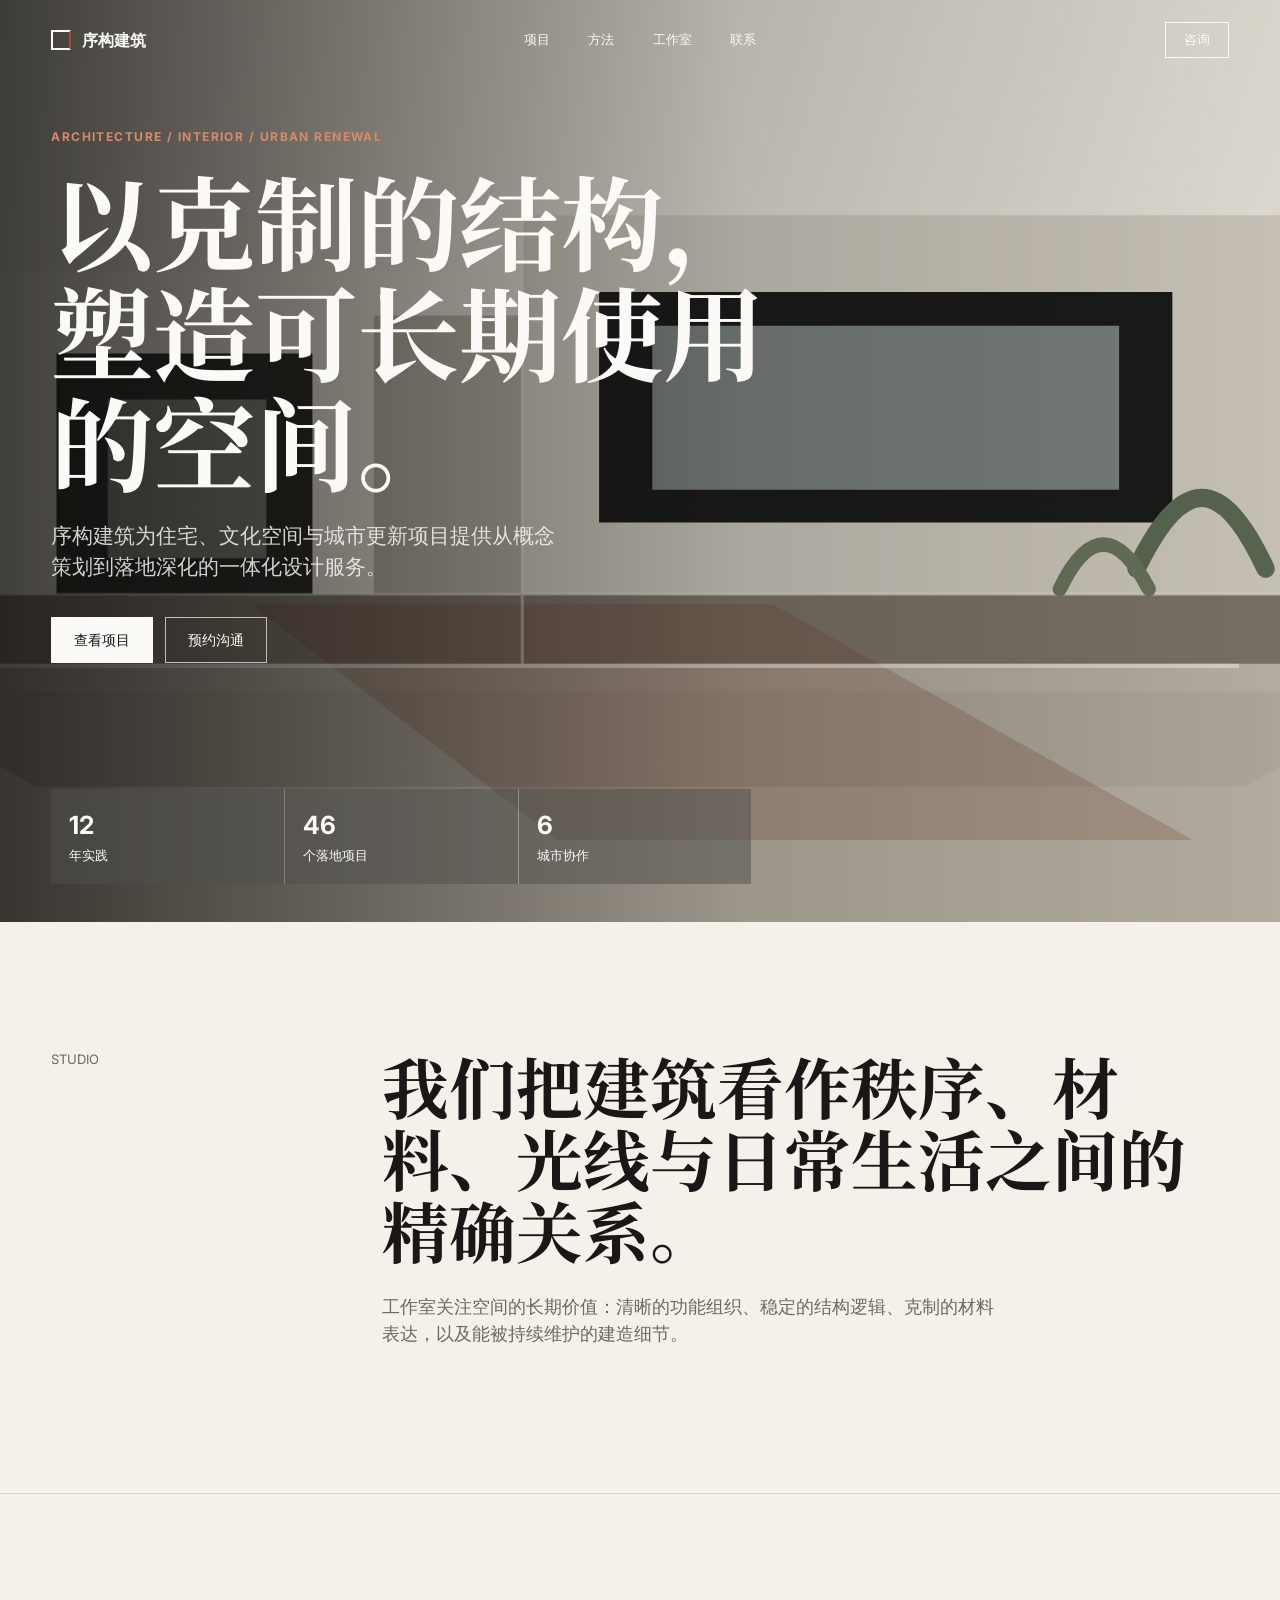
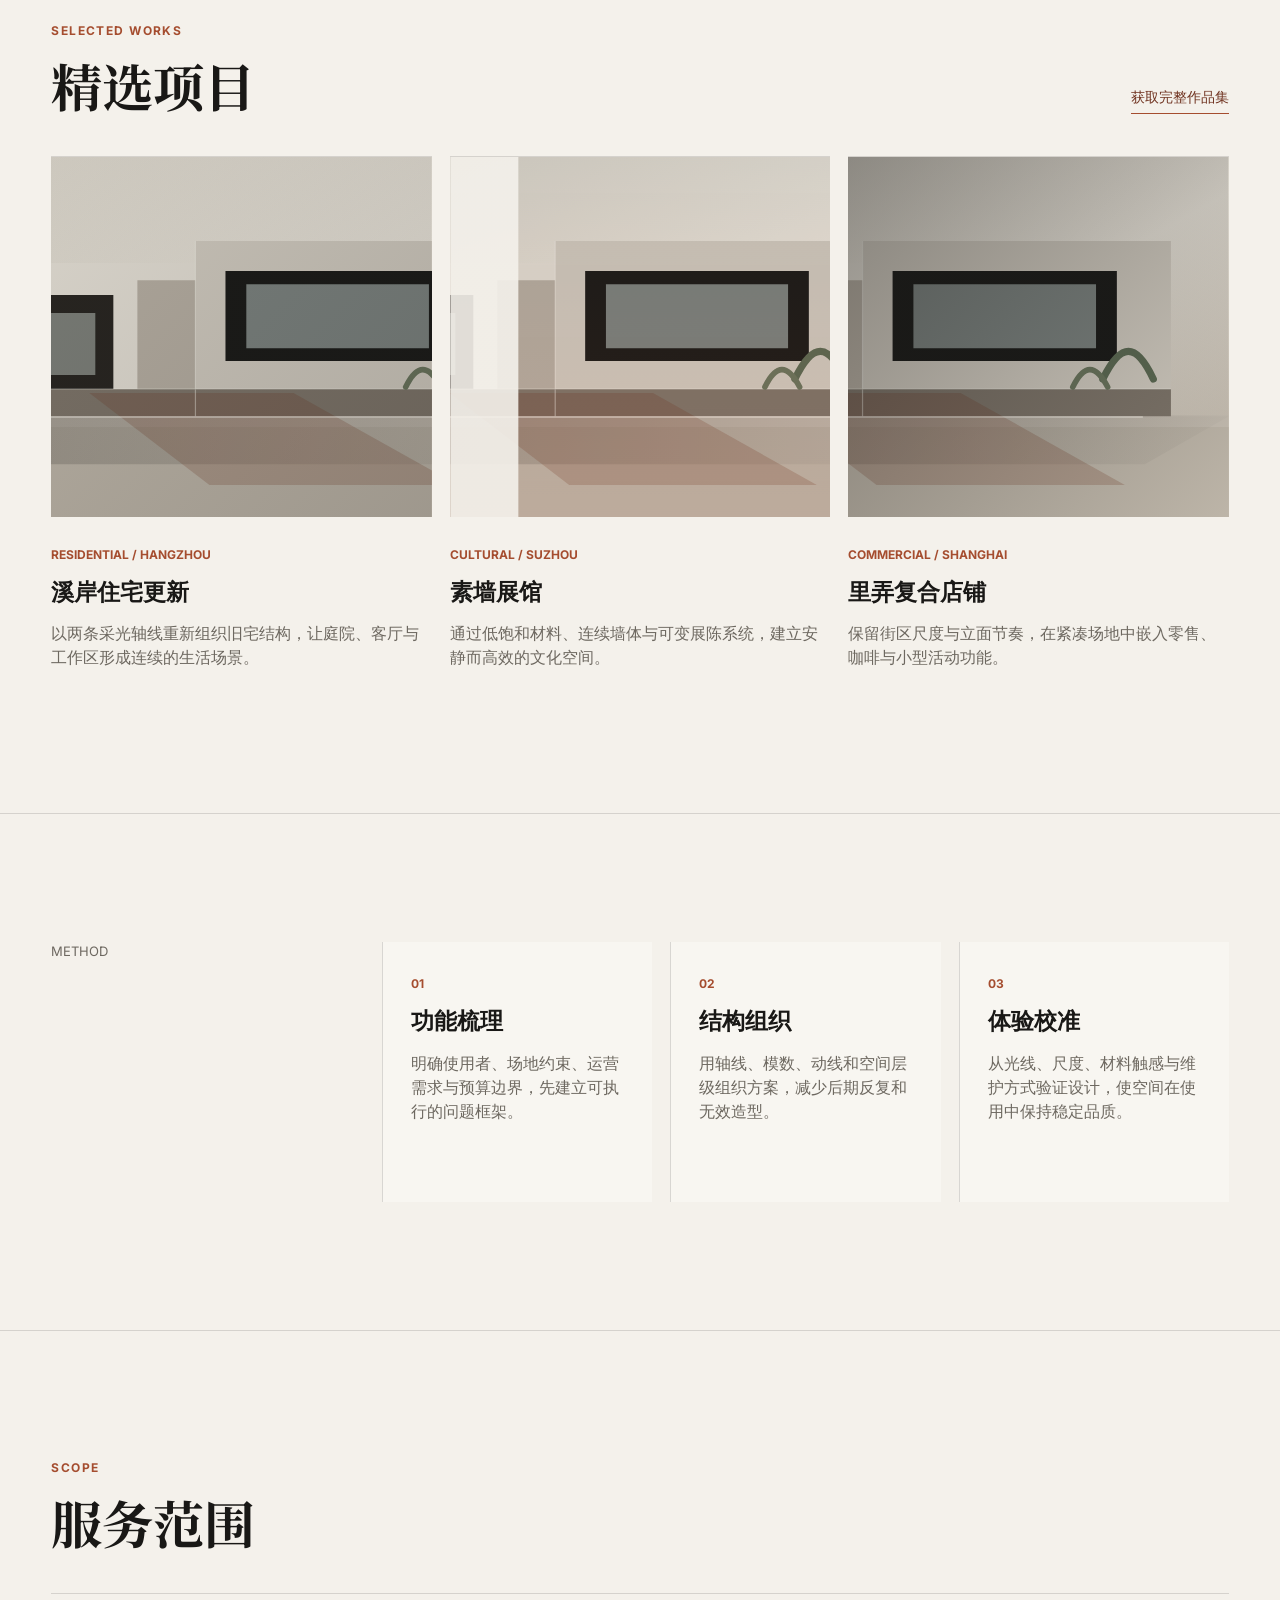
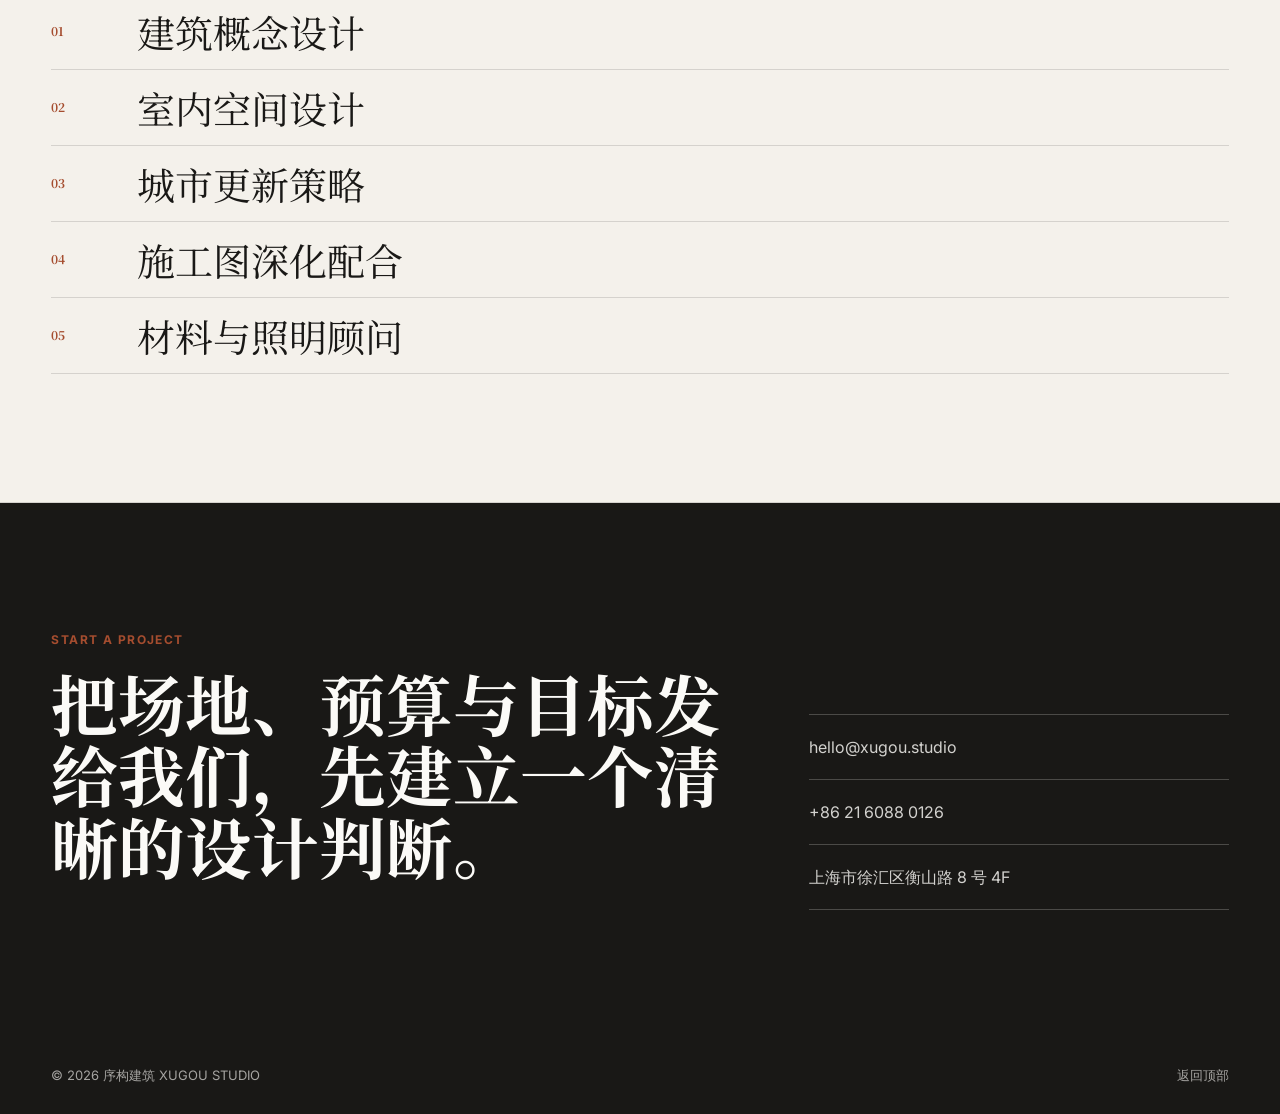
==== index.html @ 0068e16f "refactor: use lightweight hero asset" ====
<!DOCTYPE html>
<html lang="zh-CN">
<head>
  <meta charset="UTF-8">
  <meta name="viewport" content="width=device-width, initial-scale=1.0">
  <meta name="description" content="序构建筑是一家专注住宅、文化空间与城市更新的建筑设计工作室。">
  <title>序构建筑 | Architecture Design Studio</title>
  <link rel="preconnect" href="https://fonts.googleapis.com">
  <link rel="preconnect" href="https://fonts.gstatic.com" crossorigin>
  <link href="https://fonts.googleapis.com/css2?family=Inter:wght@400;500;600;700&family=Noto+Serif+SC:wght@500;700&display=swap" rel="stylesheet">
  <link rel="stylesheet" href="style.css">
</head>
<body>
  <header class="site-header" data-header>
    <a class="brand" href="#top" aria-label="序构建筑首页">
      <span class="brand-mark"></span>
      <span>序构建筑</span>
    </a>
    <nav class="site-nav" aria-label="主导航">
      <a href="#work">项目</a>
      <a href="#method">方法</a>
      <a href="#studio">工作室</a>
      <a href="#contact">联系</a>
    </nav>
    <a class="header-link" href="mailto:hello@xugou.studio">咨询</a>
  </header>

  <main id="top">
    <section class="hero">
      <div class="hero-copy">
        <p class="eyebrow">Architecture / Interior / Urban Renewal</p>
        <h1>以克制的结构，塑造可长期使用的空间。</h1>
        <p class="hero-text">序构建筑为住宅、文化空间与城市更新项目提供从概念策划到落地深化的一体化设计服务。</p>
        <div class="hero-actions">
          <a class="button primary" href="#work">查看项目</a>
          <a class="button secondary" href="#contact">预约沟通</a>
        </div>
      </div>
      <figure class="hero-media">
        <img src="assets/studio-hero.svg" alt="极简现代建筑庭院主视觉">
      </figure>
      <div class="hero-meta" aria-label="工作室数据">
        <span><strong>12</strong> 年实践</span>
        <span><strong>46</strong> 个落地项目</span>
        <span><strong>6</strong> 城市协作</span>
      </div>
    </section>

    <section class="section intro" id="studio">
      <div class="section-label">Studio</div>
      <div class="intro-content">
        <h2>我们把建筑看作秩序、材料、光线与日常生活之间的精确关系。</h2>
        <p>工作室关注空间的长期价值：清晰的功能组织、稳定的结构逻辑、克制的材料表达，以及能被持续维护的建造细节。</p>
      </div>
    </section>

    <section class="section work" id="work">
      <div class="section-heading">
        <div>
          <p class="eyebrow">Selected Works</p>
          <h2>精选项目</h2>
        </div>
        <a class="text-link" href="#contact">获取完整作品集</a>
      </div>
      <div class="project-grid">
        <article class="project-card">
          <div class="project-visual visual-one"></div>
          <div class="project-info">
            <span>Residential / Hangzhou</span>
            <h3>溪岸住宅更新</h3>
            <p>以两条采光轴线重新组织旧宅结构，让庭院、客厅与工作区形成连续的生活场景。</p>
          </div>
        </article>
        <article class="project-card">
          <div class="project-visual visual-two"></div>
          <div class="project-info">
            <span>Cultural / Suzhou</span>
            <h3>素墙展馆</h3>
            <p>通过低饱和材料、连续墙体与可变展陈系统，建立安静而高效的文化空间。</p>
          </div>
        </article>
        <article class="project-card">
          <div class="project-visual visual-three"></div>
          <div class="project-info">
            <span>Commercial / Shanghai</span>
            <h3>里弄复合店铺</h3>
            <p>保留街区尺度与立面节奏，在紧凑场地中嵌入零售、咖啡与小型活动功能。</p>
          </div>
        </article>
      </div>
    </section>

    <section class="section method" id="method">
      <div class="section-label">Method</div>
      <div class="method-grid">
        <article>
          <span>01</span>
          <h3>功能梳理</h3>
          <p>明确使用者、场地约束、运营需求与预算边界，先建立可执行的问题框架。</p>
        </article>
        <article>
          <span>02</span>
          <h3>结构组织</h3>
          <p>用轴线、模数、动线和空间层级组织方案，减少后期反复和无效造型。</p>
        </article>
        <article>
          <span>03</span>
          <h3>体验校准</h3>
          <p>从光线、尺度、材料触感与维护方式验证设计，使空间在使用中保持稳定品质。</p>
        </article>
      </div>
    </section>

    <section class="section services">
      <div class="section-heading">
        <div>
          <p class="eyebrow">Scope</p>
          <h2>服务范围</h2>
        </div>
      </div>
      <div class="service-list">
        <div><span>01</span> 建筑概念设计</div>
        <div><span>02</span> 室内空间设计</div>
        <div><span>03</span> 城市更新策略</div>
        <div><span>04</span> 施工图深化配合</div>
        <div><span>05</span> 材料与照明顾问</div>
      </div>
    </section>

    <section class="contact" id="contact">
      <div>
        <p class="eyebrow">Start A Project</p>
        <h2>把场地、预算与目标发给我们，先建立一个清晰的设计判断。</h2>
      </div>
      <div class="contact-panel">
        <a href="mailto:hello@xugou.studio">hello@xugou.studio</a>
        <a href="tel:+862160880126">+86 21 6088 0126</a>
        <p>上海市徐汇区衡山路 8 号 4F</p>
      </div>
    </section>
  </main>

  <footer class="site-footer">
    <span>© 2026 序构建筑 XUGOU STUDIO</span>
    <a href="#top">返回顶部</a>
  </footer>

  <script src="script.js"></script>
</body>
</html>
---- style.css ----
:root {
  --bg: #f4f1eb;
  --paper: #fbfaf7;
  --ink: #191816;
  --muted: #6d6860;
  --line: rgba(25, 24, 22, 0.14);
  --accent: #a54d2f;
  --accent-dark: #6f321f;
}

* {
  box-sizing: border-box;
}

html {
  scroll-behavior: smooth;
}

body {
  margin: 0;
  background: var(--bg);
  color: var(--ink);
  font-family: Inter, "Microsoft YaHei", sans-serif;
  line-height: 1.5;
}

a {
  color: inherit;
  text-decoration: none;
}

img {
  display: block;
  width: 100%;
}

.site-header {
  position: fixed;
  top: 0;
  left: 0;
  z-index: 10;
  display: grid;
  grid-template-columns: 1fr auto 1fr;
  align-items: center;
  width: 100%;
  padding: 22px clamp(20px, 4vw, 56px);
  color: var(--paper);
  transition: background 220ms ease, color 220ms ease, border-color 220ms ease;
}

.site-header.is-scrolled {
  background: rgba(244, 241, 235, 0.92);
  border-bottom: 1px solid var(--line);
  color: var(--ink);
  backdrop-filter: blur(18px);
}

.brand,
.site-nav,
.header-link {
  display: flex;
  align-items: center;
}

.brand {
  gap: 11px;
  font-weight: 700;
}

.brand-mark {
  width: 20px;
  height: 20px;
  border: 2px solid currentColor;
  border-right-color: var(--accent);
}

.site-nav {
  gap: clamp(18px, 3vw, 42px);
  font-size: 13px;
}

.header-link {
  justify-self: end;
  min-height: 36px;
  padding: 0 18px;
  border: 1px solid currentColor;
  font-size: 13px;
}

.hero {
  position: relative;
  min-height: 100vh;
  display: grid;
  align-items: end;
  padding: 128px clamp(20px, 4vw, 56px) 38px;
  color: var(--paper);
  overflow: hidden;
}

.hero::after {
  content: "";
  position: absolute;
  inset: 0;
  background: linear-gradient(90deg, rgba(13, 12, 10, 0.76), rgba(13, 12, 10, 0.2) 58%, rgba(13, 12, 10, 0.08));
}

.hero-copy,
.hero-meta {
  position: relative;
  z-index: 1;
}

.hero-copy {
  max-width: 760px;
  padding-bottom: 14vh;
}

.eyebrow {
  margin: 0 0 18px;
  color: var(--accent);
  font-size: 12px;
  font-weight: 700;
  letter-spacing: 0.12em;
  text-transform: uppercase;
}

.hero .eyebrow {
  color: #d78b67;
}

h1,
h2,
h3,
p {
  margin-top: 0;
}

h1,
h2 {
  font-family: "Noto Serif SC", serif;
  font-weight: 700;
  line-height: 1.08;
}

h1 {
  max-width: 720px;
  margin-bottom: 24px;
  font-size: clamp(48px, 8vw, 112px);
}

.hero-text {
  max-width: 520px;
  margin-bottom: 34px;
  color: rgba(251, 250, 247, 0.82);
  font-size: clamp(17px, 2vw, 21px);
}

.hero-media {
  position: absolute;
  inset: 0;
  margin: 0;
}

.hero-media img {
  height: 100%;
  object-fit: cover;
}

.hero-actions {
  display: flex;
  flex-wrap: wrap;
  gap: 12px;
}

.button {
  display: inline-flex;
  align-items: center;
  justify-content: center;
  min-height: 46px;
  padding: 0 22px;
  border: 1px solid rgba(251, 250, 247, 0.7);
  font-size: 14px;
  transition: background 180ms ease, color 180ms ease, border-color 180ms ease;
}

.button.primary {
  background: var(--paper);
  color: var(--ink);
}

.button:hover {
  border-color: var(--accent);
  background: var(--accent);
  color: white;
}

.hero-meta {
  display: grid;
  grid-template-columns: repeat(3, minmax(0, 1fr));
  gap: 1px;
  max-width: 700px;
  background: rgba(251, 250, 247, 0.22);
}

.hero-meta span {
  padding: 18px;
  background: rgba(13, 12, 10, 0.36);
  font-size: 13px;
}

.hero-meta strong {
  display: block;
  margin-bottom: 2px;
  font-size: 25px;
}

.section {
  padding: clamp(76px, 10vw, 142px) clamp(20px, 4vw, 56px);
  border-bottom: 1px solid var(--line);
}

.intro,
.method {
  display: grid;
  grid-template-columns: minmax(120px, 0.3fr) minmax(0, 1fr);
  gap: clamp(28px, 6vw, 96px);
}

.section-label {
  color: var(--muted);
  font-size: 13px;
  text-transform: uppercase;
}

.intro-content {
  max-width: 1020px;
}

.intro h2,
.contact h2 {
  margin-bottom: 28px;
  font-size: clamp(34px, 5.2vw, 72px);
}

.intro p {
  max-width: 620px;
  color: var(--muted);
  font-size: 18px;
}

.section-heading {
  display: flex;
  justify-content: space-between;
  gap: 24px;
  align-items: end;
  margin-bottom: 42px;
}

.section-heading h2 {
  margin: 0;
  font-size: clamp(32px, 4vw, 56px);
}

.text-link {
  padding-bottom: 6px;
  border-bottom: 1px solid var(--accent);
  color: var(--accent-dark);
  font-size: 14px;
}

.project-grid {
  display: grid;
  grid-template-columns: repeat(3, minmax(0, 1fr));
  gap: 18px;
}

.project-card {
  border-top: 1px solid var(--line);
}

.project-visual {
  min-height: 360px;
  margin-bottom: 24px;
  background-color: #d7d1c7;
  background-position: center;
  background-size: cover;
}

.visual-one {
  background-image: linear-gradient(135deg, rgba(25, 24, 22, 0.08), rgba(25, 24, 22, 0.2)), url("assets/studio-hero.svg");
}

.visual-two {
  background-image:
    linear-gradient(90deg, rgba(244, 241, 235, 0.9) 0 18%, transparent 18% 100%),
    linear-gradient(0deg, rgba(165, 77, 47, 0.12), rgba(25, 24, 22, 0.1)),
    url("assets/studio-hero.svg");
  background-position: 65% center;
}

.visual-three {
  background-image:
    linear-gradient(135deg, rgba(25, 24, 22, 0.42), rgba(25, 24, 22, 0.02)),
    url("assets/studio-hero.svg");
  background-position: right center;
}

.project-info span,
.method span,
.service-list span {
  color: var(--accent);
  font-size: 12px;
  font-weight: 700;
  text-transform: uppercase;
}

.project-info h3,
.method h3 {
  margin: 10px 0 12px;
  font-size: 23px;
}

.project-info p,
.method p {
  color: var(--muted);
}

.method-grid {
  display: grid;
  grid-template-columns: repeat(3, minmax(0, 1fr));
  gap: 18px;
}

.method-grid article {
  min-height: 260px;
  padding: 28px;
  border-left: 1px solid var(--line);
  background: rgba(251, 250, 247, 0.48);
}

.service-list {
  border-top: 1px solid var(--line);
}

.service-list div {
  display: grid;
  grid-template-columns: 86px 1fr;
  align-items: center;
  min-height: 76px;
  border-bottom: 1px solid var(--line);
  font-size: clamp(21px, 3vw, 38px);
  font-family: "Noto Serif SC", serif;
}

.contact {
  display: grid;
  grid-template-columns: minmax(0, 1fr) minmax(300px, 420px);
  gap: clamp(28px, 6vw, 92px);
  padding: clamp(76px, 10vw, 142px) clamp(20px, 4vw, 56px);
  background: var(--ink);
  color: var(--paper);
}

.contact-panel {
  align-self: end;
  border-top: 1px solid rgba(251, 250, 247, 0.22);
}

.contact-panel a,
.contact-panel p {
  display: block;
  margin: 0;
  padding: 20px 0;
  border-bottom: 1px solid rgba(251, 250, 247, 0.22);
  color: rgba(251, 250, 247, 0.82);
}

.site-footer {
  display: flex;
  justify-content: space-between;
  gap: 18px;
  padding: 28px clamp(20px, 4vw, 56px);
  background: var(--ink);
  color: rgba(251, 250, 247, 0.62);
  font-size: 13px;
}

@media (max-width: 880px) {
  .site-header {
    grid-template-columns: 1fr auto;
  }

  .site-nav {
    display: none;
  }

  .hero {
    min-height: 92vh;
  }

  .hero-copy {
    padding-bottom: 8vh;
  }

  .hero-meta,
  .project-grid,
  .method-grid,
  .contact,
  .intro,
  .method {
    grid-template-columns: 1fr;
  }

  .section-heading {
    align-items: flex-start;
    flex-direction: column;
  }

  .project-visual {
    min-height: 260px;
  }
}

@media (max-width: 560px) {
  .site-header {
    padding: 16px 18px;
  }

  .header-link {
    display: none;
  }

  h1 {
    font-size: 44px;
  }

  .hero {
    padding: 96px 18px 24px;
  }

  .hero-meta span {
    padding: 14px;
  }

  .service-list div {
    grid-template-columns: 56px 1fr;
    font-size: 24px;
  }

  .site-footer {
    flex-direction: column;
  }
}
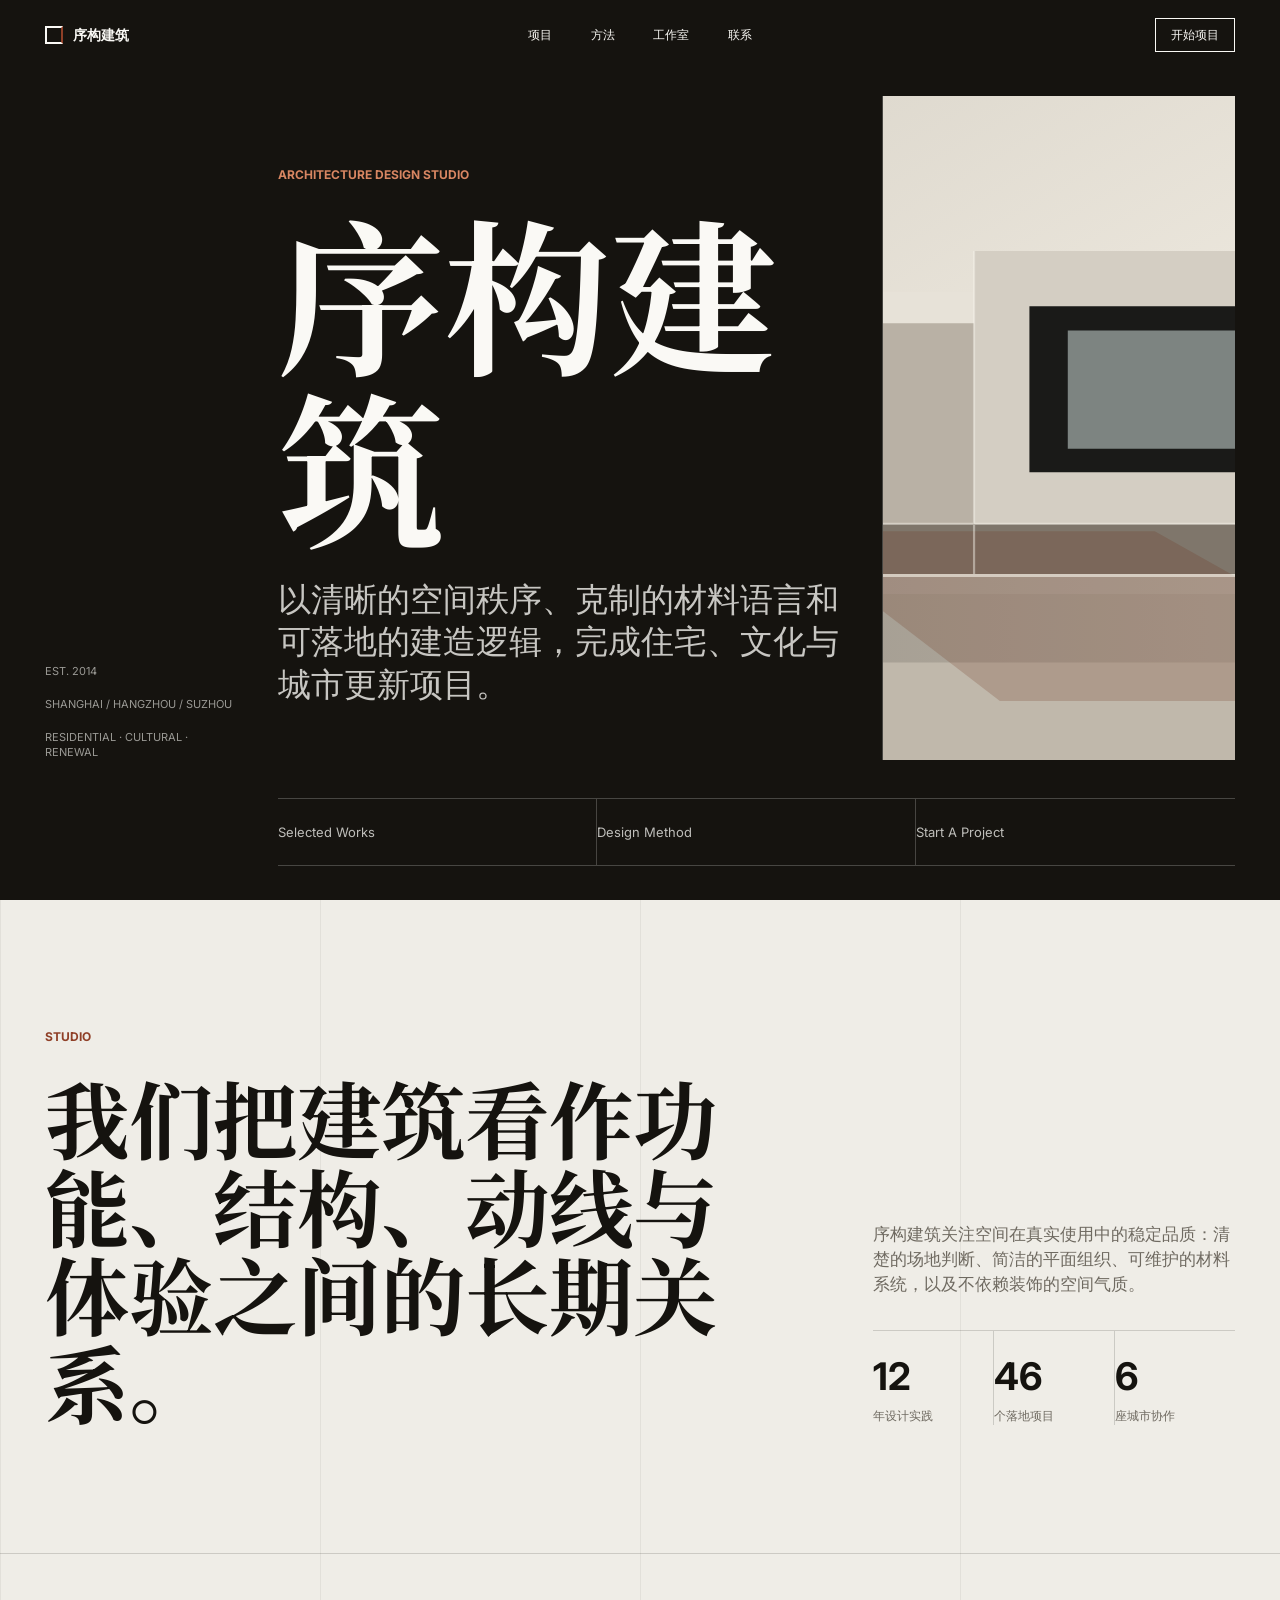
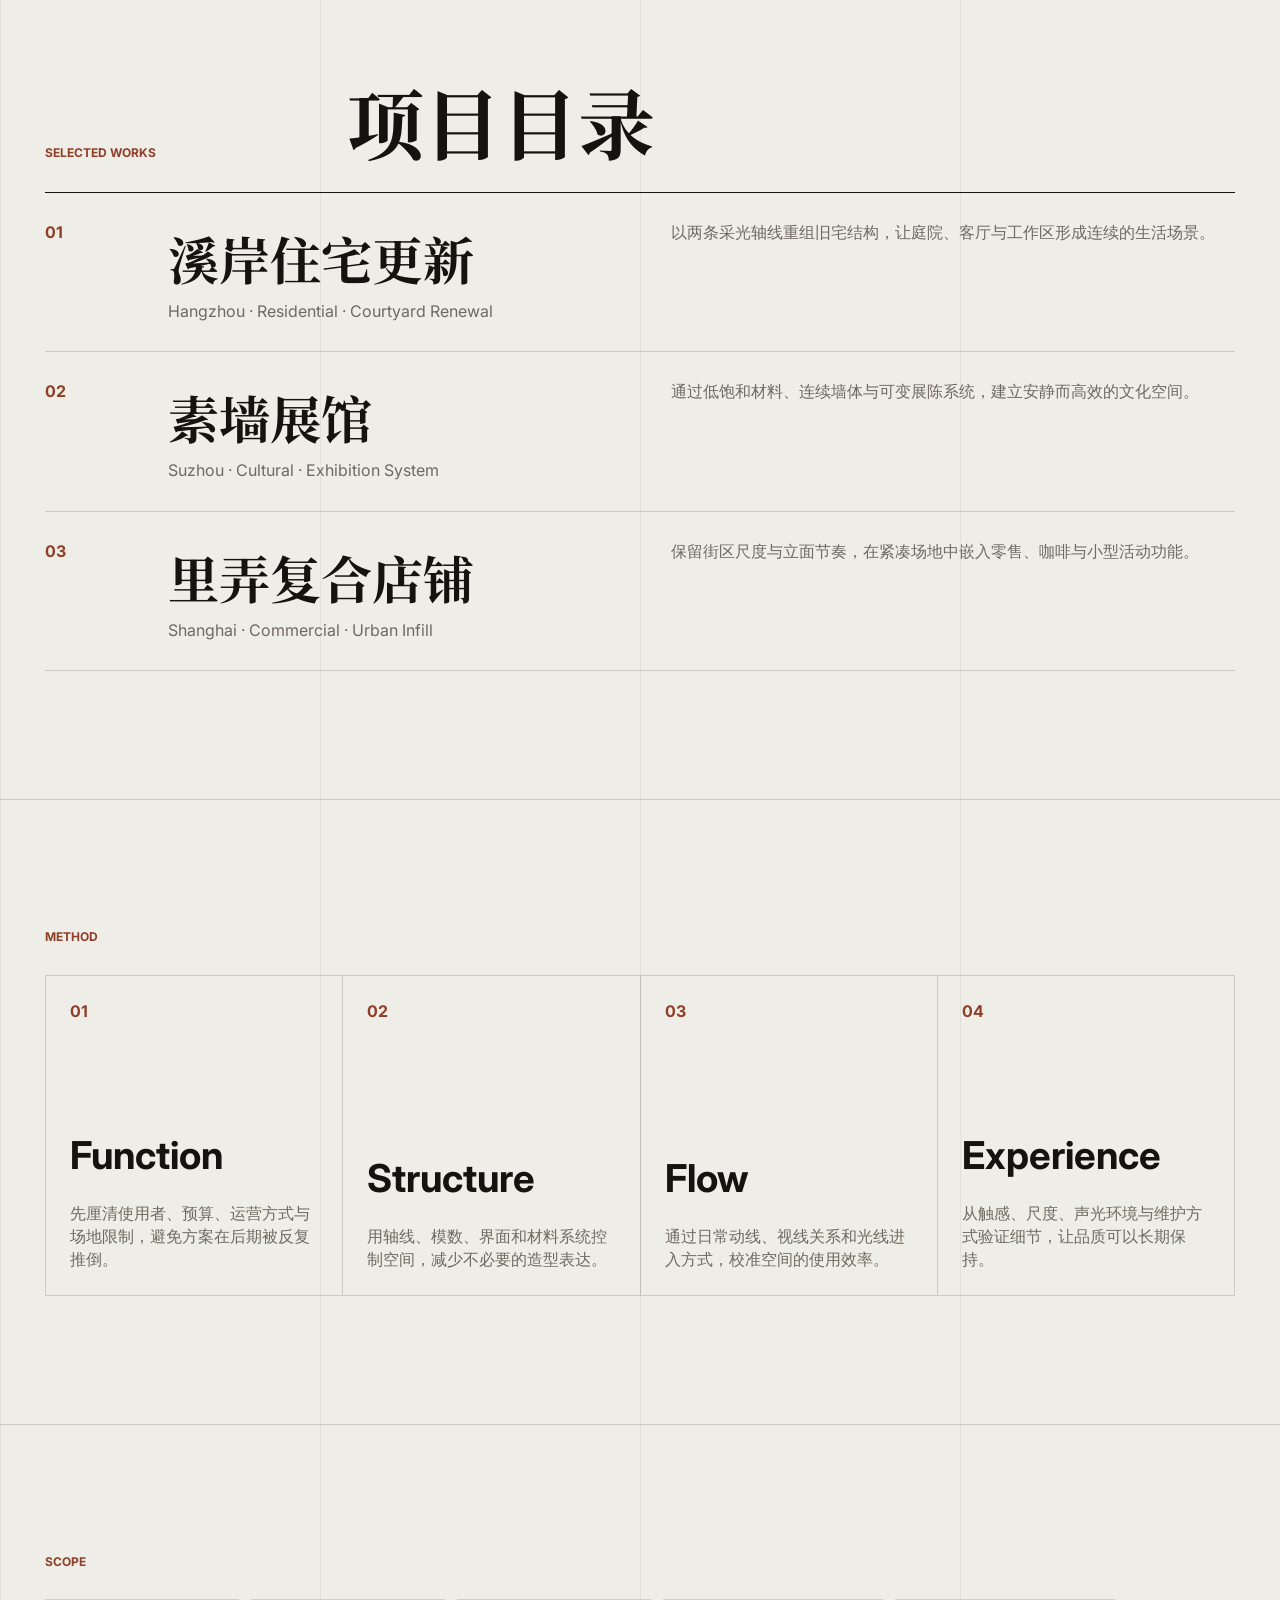
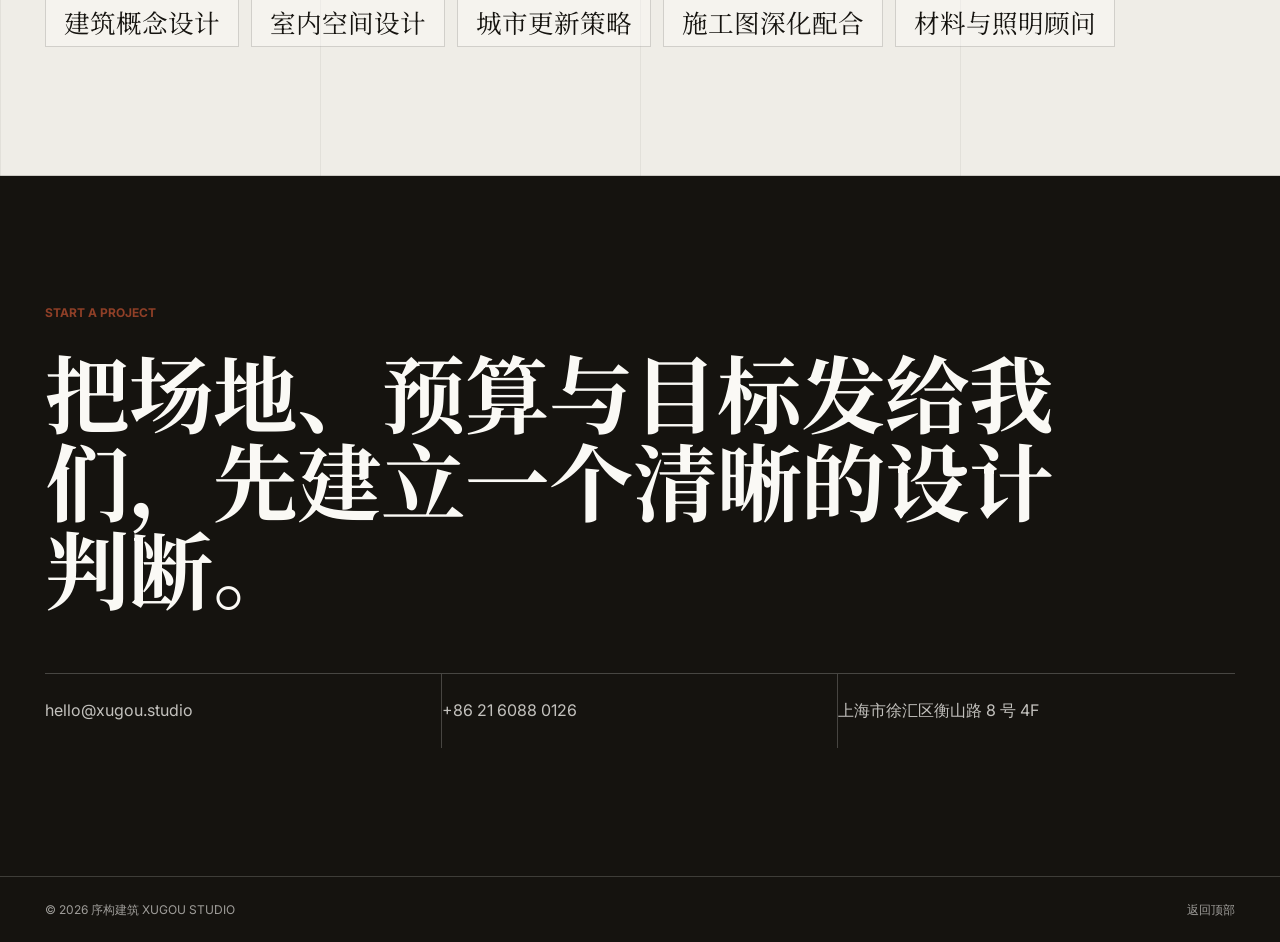
==== commit b9712c05: "design: rework architecture studio layout" ====
--- a/index.html
+++ b/index.html
@@ -22,120 +22,123 @@
       <a href="#studio">工作室</a>
       <a href="#contact">联系</a>
     </nav>
-    <a class="header-link" href="mailto:hello@xugou.studio">咨询</a>
+    <a class="header-link" href="mailto:hello@xugou.studio">开始项目</a>
   </header>
 
   <main id="top">
     <section class="hero">
+      <aside class="hero-rail" aria-label="工作室概况">
+        <span>EST. 2014</span>
+        <span>Shanghai / Hangzhou / Suzhou</span>
+        <span>Residential · Cultural · Renewal</span>
+      </aside>
       <div class="hero-copy">
-        <p class="eyebrow">Architecture / Interior / Urban Renewal</p>
-        <h1>以克制的结构，塑造可长期使用的空间。</h1>
-        <p class="hero-text">序构建筑为住宅、文化空间与城市更新项目提供从概念策划到落地深化的一体化设计服务。</p>
-        <div class="hero-actions">
-          <a class="button primary" href="#work">查看项目</a>
-          <a class="button secondary" href="#contact">预约沟通</a>
-        </div>
+        <p class="eyebrow">Architecture Design Studio</p>
+        <h1>序构建筑</h1>
+        <p class="hero-statement">以清晰的空间秩序、克制的材料语言和可落地的建造逻辑，完成住宅、文化与城市更新项目。</p>
       </div>
       <figure class="hero-media">
         <img src="assets/studio-hero.svg" alt="极简现代建筑庭院主视觉">
       </figure>
-      <div class="hero-meta" aria-label="工作室数据">
-        <span><strong>12</strong> 年实践</span>
-        <span><strong>46</strong> 个落地项目</span>
-        <span><strong>6</strong> 城市协作</span>
+      <div class="hero-index">
+        <a href="#work">Selected Works</a>
+        <a href="#method">Design Method</a>
+        <a href="#contact">Start A Project</a>
       </div>
     </section>
 
-    <section class="section intro" id="studio">
-      <div class="section-label">Studio</div>
-      <div class="intro-content">
-        <h2>我们把建筑看作秩序、材料、光线与日常生活之间的精确关系。</h2>
-        <p>工作室关注空间的长期价值：清晰的功能组织、稳定的结构逻辑、克制的材料表达，以及能被持续维护的建造细节。</p>
+    <section class="section studio" id="studio">
+      <p class="section-kicker">Studio</p>
+      <div class="studio-grid">
+        <h2>我们把建筑看作功能、结构、动线与体验之间的长期关系。</h2>
+        <div class="studio-copy">
+          <p>序构建筑关注空间在真实使用中的稳定品质：清楚的场地判断、简洁的平面组织、可维护的材料系统，以及不依赖装饰的空间气质。</p>
+          <dl class="facts">
+            <div><dt>12</dt><dd>年设计实践</dd></div>
+            <div><dt>46</dt><dd>个落地项目</dd></div>
+            <div><dt>6</dt><dd>座城市协作</dd></div>
+          </dl>
+        </div>
       </div>
     </section>
 
     <section class="section work" id="work">
-      <div class="section-heading">
-        <div>
-          <p class="eyebrow">Selected Works</p>
-          <h2>精选项目</h2>
-        </div>
-        <a class="text-link" href="#contact">获取完整作品集</a>
+      <div class="section-title">
+        <p class="section-kicker">Selected Works</p>
+        <h2>项目目录</h2>
       </div>
-      <div class="project-grid">
-        <article class="project-card">
-          <div class="project-visual visual-one"></div>
-          <div class="project-info">
-            <span>Residential / Hangzhou</span>
+      <div class="work-list">
+        <article class="work-item">
+          <span class="work-no">01</span>
+          <div>
             <h3>溪岸住宅更新</h3>
-            <p>以两条采光轴线重新组织旧宅结构，让庭院、客厅与工作区形成连续的生活场景。</p>
+            <p>Hangzhou · Residential · Courtyard Renewal</p>
           </div>
+          <p>以两条采光轴线重组旧宅结构，让庭院、客厅与工作区形成连续的生活场景。</p>
         </article>
-        <article class="project-card">
-          <div class="project-visual visual-two"></div>
-          <div class="project-info">
-            <span>Cultural / Suzhou</span>
+        <article class="work-item">
+          <span class="work-no">02</span>
+          <div>
             <h3>素墙展馆</h3>
-            <p>通过低饱和材料、连续墙体与可变展陈系统，建立安静而高效的文化空间。</p>
+            <p>Suzhou · Cultural · Exhibition System</p>
           </div>
+          <p>通过低饱和材料、连续墙体与可变展陈系统，建立安静而高效的文化空间。</p>
         </article>
-        <article class="project-card">
-          <div class="project-visual visual-three"></div>
-          <div class="project-info">
-            <span>Commercial / Shanghai</span>
+        <article class="work-item">
+          <span class="work-no">03</span>
+          <div>
             <h3>里弄复合店铺</h3>
-            <p>保留街区尺度与立面节奏，在紧凑场地中嵌入零售、咖啡与小型活动功能。</p>
+            <p>Shanghai · Commercial · Urban Infill</p>
           </div>
+          <p>保留街区尺度与立面节奏，在紧凑场地中嵌入零售、咖啡与小型活动功能。</p>
         </article>
       </div>
     </section>
 
     <section class="section method" id="method">
-      <div class="section-label">Method</div>
-      <div class="method-grid">
+      <p class="section-kicker">Method</p>
+      <div class="method-board">
         <article>
           <span>01</span>
-          <h3>功能梳理</h3>
-          <p>明确使用者、场地约束、运营需求与预算边界，先建立可执行的问题框架。</p>
+          <h3>Function</h3>
+          <p>先厘清使用者、预算、运营方式与场地限制，避免方案在后期被反复推倒。</p>
         </article>
         <article>
           <span>02</span>
-          <h3>结构组织</h3>
-          <p>用轴线、模数、动线和空间层级组织方案，减少后期反复和无效造型。</p>
+          <h3>Structure</h3>
+          <p>用轴线、模数、界面和材料系统控制空间，减少不必要的造型表达。</p>
         </article>
         <article>
           <span>03</span>
-          <h3>体验校准</h3>
-          <p>从光线、尺度、材料触感与维护方式验证设计，使空间在使用中保持稳定品质。</p>
+          <h3>Flow</h3>
+          <p>通过日常动线、视线关系和光线进入方式，校准空间的使用效率。</p>
+        </article>
+        <article>
+          <span>04</span>
+          <h3>Experience</h3>
+          <p>从触感、尺度、声光环境与维护方式验证细节，让品质可以长期保持。</p>
         </article>
       </div>
     </section>
 
-    <section class="section services">
-      <div class="section-heading">
-        <div>
-          <p class="eyebrow">Scope</p>
-          <h2>服务范围</h2>
-        </div>
-      </div>
-      <div class="service-list">
-        <div><span>01</span> 建筑概念设计</div>
-        <div><span>02</span> 室内空间设计</div>
-        <div><span>03</span> 城市更新策略</div>
-        <div><span>04</span> 施工图深化配合</div>
-        <div><span>05</span> 材料与照明顾问</div>
+    <section class="section scope">
+      <p class="section-kicker">Scope</p>
+      <div class="scope-list">
+        <span>建筑概念设计</span>
+        <span>室内空间设计</span>
+        <span>城市更新策略</span>
+        <span>施工图深化配合</span>
+        <span>材料与照明顾问</span>
       </div>
     </section>
 
     <section class="contact" id="contact">
-      <div>
-        <p class="eyebrow">Start A Project</p>
-        <h2>把场地、预算与目标发给我们，先建立一个清晰的设计判断。</h2>
-      </div>
-      <div class="contact-panel">
+      <p class="section-kicker">Start A Project</p>
+      <h2>把场地、预算与目标发给我们，先建立一个清晰的设计判断。</h2>
+      <div class="contact-line">
         <a href="mailto:hello@xugou.studio">hello@xugou.studio</a>
         <a href="tel:+862160880126">+86 21 6088 0126</a>
-        <p>上海市徐汇区衡山路 8 号 4F</p>
+        <span>上海市徐汇区衡山路 8 号 4F</span>
       </div>
     </section>
   </main>
--- a/style.css
+++ b/style.css
@@ -1,11 +1,10 @@
 :root {
-  --bg: #f4f1eb;
-  --paper: #fbfaf7;
-  --ink: #191816;
-  --muted: #6d6860;
-  --line: rgba(25, 24, 22, 0.14);
-  --accent: #a54d2f;
-  --accent-dark: #6f321f;
+  --bg: #efede7;
+  --paper: #faf9f5;
+  --ink: #15130f;
+  --muted: #6f6a61;
+  --line: rgba(21, 19, 15, 0.16);
+  --accent: #8f3f27;
 }
 
 * {
@@ -18,10 +17,12 @@
 
 body {
   margin: 0;
-  background: var(--bg);
+  background:
+    linear-gradient(90deg, rgba(21, 19, 15, 0.06) 1px, transparent 1px) 0 0 / 25vw 100%,
+    var(--bg);
   color: var(--ink);
   font-family: Inter, "Microsoft YaHei", sans-serif;
-  line-height: 1.5;
+  line-height: 1.45;
 }
 
 a {
@@ -36,21 +37,20 @@
 
 .site-header {
   position: fixed;
-  top: 0;
-  left: 0;
+  inset: 0 0 auto;
   z-index: 10;
   display: grid;
   grid-template-columns: 1fr auto 1fr;
   align-items: center;
-  width: 100%;
-  padding: 22px clamp(20px, 4vw, 56px);
+  padding: 18px clamp(18px, 3.5vw, 48px);
+  border-bottom: 1px solid transparent;
   color: var(--paper);
-  transition: background 220ms ease, color 220ms ease, border-color 220ms ease;
+  transition: background 180ms ease, color 180ms ease, border-color 180ms ease;
 }
 
 .site-header.is-scrolled {
-  background: rgba(244, 241, 235, 0.92);
-  border-bottom: 1px solid var(--line);
+  background: rgba(239, 237, 231, 0.94);
+  border-color: var(--line);
   color: var(--ink);
   backdrop-filter: blur(18px);
 }
@@ -63,69 +63,72 @@
 }
 
 .brand {
-  gap: 11px;
+  gap: 10px;
+  font-size: 14px;
   font-weight: 700;
 }
 
 .brand-mark {
-  width: 20px;
-  height: 20px;
+  width: 18px;
+  height: 18px;
   border: 2px solid currentColor;
   border-right-color: var(--accent);
 }
 
 .site-nav {
-  gap: clamp(18px, 3vw, 42px);
-  font-size: 13px;
+  gap: clamp(18px, 3vw, 44px);
+  font-size: 12px;
+  text-transform: uppercase;
 }
 
 .header-link {
   justify-self: end;
-  min-height: 36px;
-  padding: 0 18px;
+  min-height: 34px;
+  padding: 0 15px;
   border: 1px solid currentColor;
-  font-size: 13px;
+  font-size: 12px;
 }
 
 .hero {
-  position: relative;
   min-height: 100vh;
   display: grid;
-  align-items: end;
-  padding: 128px clamp(20px, 4vw, 56px) 38px;
+  grid-template-columns: minmax(92px, 0.55fr) minmax(0, 1.6fr) minmax(340px, 1fr);
+  grid-template-rows: 1fr auto;
+  gap: clamp(18px, 3vw, 42px);
+  padding: 96px clamp(18px, 3.5vw, 48px) 34px;
+  background: var(--ink);
   color: var(--paper);
-  overflow: hidden;
-}
-
-.hero::after {
-  content: "";
-  position: absolute;
-  inset: 0;
-  background: linear-gradient(90deg, rgba(13, 12, 10, 0.76), rgba(13, 12, 10, 0.2) 58%, rgba(13, 12, 10, 0.08));
-}
-
-.hero-copy,
-.hero-meta {
-  position: relative;
-  z-index: 1;
+}
+
+.hero-rail {
+  display: flex;
+  flex-direction: column;
+  justify-content: flex-end;
+  gap: 18px;
+  min-height: 0;
+  color: rgba(250, 249, 245, 0.58);
+  font-size: 11px;
+  line-height: 1.35;
+  text-transform: uppercase;
 }
 
 .hero-copy {
-  max-width: 760px;
-  padding-bottom: 14vh;
-}
-
-.eyebrow {
-  margin: 0 0 18px;
+  align-self: end;
+  padding-bottom: 6vh;
+}
+
+.eyebrow,
+.section-kicker {
+  margin: 0;
   color: var(--accent);
   font-size: 12px;
   font-weight: 700;
-  letter-spacing: 0.12em;
   text-transform: uppercase;
 }
 
 .hero .eyebrow {
-  color: #d78b67;
+  margin-bottom: 20px;
+  color: #d88662;
 }
 
 h1,
@@ -139,253 +142,249 @@
 h2 {
   font-family: "Noto Serif SC", serif;
   font-weight: 700;
-  line-height: 1.08;
+  line-height: 1.04;
 }
 
 h1 {
-  max-width: 720px;
-  margin-bottom: 24px;
-  font-size: clamp(48px, 8vw, 112px);
-}
-
-.hero-text {
-  max-width: 520px;
-  margin-bottom: 34px;
-  color: rgba(251, 250, 247, 0.82);
-  font-size: clamp(17px, 2vw, 21px);
+  margin-bottom: 28px;
+  font-size: clamp(72px, 13vw, 190px);
+}
+
+.hero-statement {
+  max-width: 690px;
+  margin: 0;
+  color: rgba(250, 249, 245, 0.78);
+  font-size: clamp(20px, 2.6vw, 35px);
+  line-height: 1.28;
 }
 
 .hero-media {
-  position: absolute;
-  inset: 0;
-  margin: 0;
+  align-self: stretch;
+  margin: 0;
+  border-left: 1px solid rgba(250, 249, 245, 0.22);
+  overflow: hidden;
 }
 
 .hero-media img {
   height: 100%;
+  min-height: 560px;
   object-fit: cover;
 }
 
-.hero-actions {
+.hero-index {
+  grid-column: 2 / 4;
+  display: grid;
+  grid-template-columns: repeat(3, minmax(0, 1fr));
+  border-top: 1px solid rgba(250, 249, 245, 0.22);
+  border-bottom: 1px solid rgba(250, 249, 245, 0.22);
+}
+
+.hero-index a {
+  min-height: 66px;
+  display: flex;
+  align-items: center;
+  border-right: 1px solid rgba(250, 249, 245, 0.22);
+  color: rgba(250, 249, 245, 0.74);
+  font-size: 13px;
+}
+
+.hero-index a:last-child {
+  border-right: 0;
+}
+
+.section {
+  padding: clamp(76px, 10vw, 132px) clamp(18px, 3.5vw, 48px);
+  border-bottom: 1px solid var(--line);
+}
+
+.studio-grid {
+  display: grid;
+  grid-template-columns: minmax(0, 1.35fr) minmax(280px, 0.65fr);
+  gap: clamp(28px, 6vw, 92px);
+  margin-top: 28px;
+}
+
+.studio h2,
+.contact h2 {
+  max-width: 1040px;
+  margin-bottom: 0;
+  font-size: clamp(42px, 6.6vw, 96px);
+}
+
+.studio-copy {
+  align-self: end;
+}
+
+.studio-copy p {
+  color: var(--muted);
+  font-size: 17px;
+}
+
+.facts {
+  display: grid;
+  grid-template-columns: repeat(3, 1fr);
+  margin: 34px 0 0;
+  border-top: 1px solid var(--line);
+}
+
+.facts div {
+  padding: 18px 10px 0 0;
+  border-right: 1px solid var(--line);
+}
+
+.facts div:last-child {
+  border-right: 0;
+}
+
+.facts dt {
+  font-size: 38px;
+  font-weight: 700;
+}
+
+.facts dd {
+  margin: 3px 0 0;
+  color: var(--muted);
+  font-size: 12px;
+}
+
+.section-title {
+  display: grid;
+  grid-template-columns: minmax(160px, 0.34fr) 1fr;
+  align-items: end;
+  margin-bottom: 30px;
+}
+
+.section-title h2 {
+  margin: 0;
+  font-size: clamp(42px, 6vw, 86px);
+}
+
+.work-list {
+  border-top: 1px solid var(--ink);
+}
+
+.work-item {
+  display: grid;
+  grid-template-columns: 72px minmax(220px, 0.8fr) minmax(0, 1fr);
+  gap: clamp(18px, 4vw, 72px);
+  padding: 28px 0;
+  border-bottom: 1px solid var(--line);
+}
+
+.work-no {
+  color: var(--accent);
+  font-weight: 700;
+}
+
+.work-item h3 {
+  margin-bottom: 5px;
+  font-size: clamp(28px, 4vw, 54px);
+  font-family: "Noto Serif SC", serif;
+}
+
+.work-item p {
+  margin-bottom: 0;
+  color: var(--muted);
+}
+
+.method-board {
+  display: grid;
+  grid-template-columns: repeat(4, 1fr);
+  margin-top: 30px;
+  border-top: 1px solid var(--line);
+  border-left: 1px solid var(--line);
+}
+
+.method-board article {
+  min-height: 320px;
+  display: flex;
+  flex-direction: column;
+  padding: 24px;
+  border-right: 1px solid var(--line);
+  border-bottom: 1px solid var(--line);
+}
+
+.method-board span {
+  color: var(--accent);
+  font-weight: 700;
+}
+
+.method-board h3 {
+  margin: auto 0 18px;
+  font-size: clamp(26px, 3vw, 42px);
+}
+
+.method-board p {
+  margin: 0;
+  color: var(--muted);
+}
+
+.scope-list {
   display: flex;
   flex-wrap: wrap;
   gap: 12px;
-}
-
-.button {
+  margin-top: 28px;
+}
+
+.scope-list span {
+  min-height: 48px;
   display: inline-flex;
   align-items: center;
-  justify-content: center;
-  min-height: 46px;
-  padding: 0 22px;
-  border: 1px solid rgba(251, 250, 247, 0.7);
-  font-size: 14px;
-  transition: background 180ms ease, color 180ms ease, border-color 180ms ease;
-}
-
-.button.primary {
-  background: var(--paper);
-  color: var(--ink);
-}
-
-.button:hover {
-  border-color: var(--accent);
-  background: var(--accent);
-  color: white;
-}
-
-.hero-meta {
-  display: grid;
-  grid-template-columns: repeat(3, minmax(0, 1fr));
-  gap: 1px;
-  max-width: 700px;
-  background: rgba(251, 250, 247, 0.22);
-}
-
-.hero-meta span {
-  padding: 18px;
-  background: rgba(13, 12, 10, 0.36);
-  font-size: 13px;
-}
-
-.hero-meta strong {
-  display: block;
-  margin-bottom: 2px;
-  font-size: 25px;
-}
-
-.section {
-  padding: clamp(76px, 10vw, 142px) clamp(20px, 4vw, 56px);
-  border-bottom: 1px solid var(--line);
-}
-
-.intro,
-.method {
-  display: grid;
-  grid-template-columns: minmax(120px, 0.3fr) minmax(0, 1fr);
-  gap: clamp(28px, 6vw, 96px);
-}
-
-.section-label {
-  color: var(--muted);
-  font-size: 13px;
-  text-transform: uppercase;
-}
-
-.intro-content {
-  max-width: 1020px;
-}
-
-.intro h2,
-.contact h2 {
-  margin-bottom: 28px;
-  font-size: clamp(34px, 5.2vw, 72px);
-}
-
-.intro p {
-  max-width: 620px;
-  color: var(--muted);
-  font-size: 18px;
-}
-
-.section-heading {
-  display: flex;
-  justify-content: space-between;
-  gap: 24px;
-  align-items: end;
-  margin-bottom: 42px;
-}
-
-.section-heading h2 {
-  margin: 0;
-  font-size: clamp(32px, 4vw, 56px);
-}
-
-.text-link {
-  padding-bottom: 6px;
-  border-bottom: 1px solid var(--accent);
-  color: var(--accent-dark);
-  font-size: 14px;
-}
-
-.project-grid {
-  display: grid;
-  grid-template-columns: repeat(3, minmax(0, 1fr));
-  gap: 18px;
-}
-
-.project-card {
-  border-top: 1px solid var(--line);
-}
-
-.project-visual {
-  min-height: 360px;
-  margin-bottom: 24px;
-  background-color: #d7d1c7;
-  background-position: center;
-  background-size: cover;
-}
-
-.visual-one {
-  background-image: linear-gradient(135deg, rgba(25, 24, 22, 0.08), rgba(25, 24, 22, 0.2)), url("assets/studio-hero.svg");
-}
-
-.visual-two {
-  background-image:
-    linear-gradient(90deg, rgba(244, 241, 235, 0.9) 0 18%, transparent 18% 100%),
-    linear-gradient(0deg, rgba(165, 77, 47, 0.12), rgba(25, 24, 22, 0.1)),
-    url("assets/studio-hero.svg");
-  background-position: 65% center;
-}
-
-.visual-three {
-  background-image:
-    linear-gradient(135deg, rgba(25, 24, 22, 0.42), rgba(25, 24, 22, 0.02)),
-    url("assets/studio-hero.svg");
-  background-position: right center;
-}
-
-.project-info span,
-.method span,
-.service-list span {
-  color: var(--accent);
-  font-size: 12px;
-  font-weight: 700;
-  text-transform: uppercase;
-}
-
-.project-info h3,
-.method h3 {
-  margin: 10px 0 12px;
-  font-size: 23px;
-}
-
-.project-info p,
-.method p {
-  color: var(--muted);
-}
-
-.method-grid {
-  display: grid;
-  grid-template-columns: repeat(3, minmax(0, 1fr));
-  gap: 18px;
-}
-
-.method-grid article {
-  min-height: 260px;
-  padding: 28px;
-  border-left: 1px solid var(--line);
-  background: rgba(251, 250, 247, 0.48);
-}
-
-.service-list {
-  border-top: 1px solid var(--line);
-}
-
-.service-list div {
-  display: grid;
-  grid-template-columns: 86px 1fr;
-  align-items: center;
-  min-height: 76px;
-  border-bottom: 1px solid var(--line);
-  font-size: clamp(21px, 3vw, 38px);
+  padding: 0 18px;
+  border: 1px solid var(--line);
+  background: rgba(250, 249, 245, 0.45);
+  font-size: clamp(17px, 2vw, 26px);
   font-family: "Noto Serif SC", serif;
 }
 
 .contact {
-  display: grid;
-  grid-template-columns: minmax(0, 1fr) minmax(300px, 420px);
-  gap: clamp(28px, 6vw, 92px);
-  padding: clamp(76px, 10vw, 142px) clamp(20px, 4vw, 56px);
+  padding: clamp(76px, 10vw, 140px) clamp(18px, 3.5vw, 48px);
   background: var(--ink);
   color: var(--paper);
 }
 
-.contact-panel {
-  align-self: end;
-  border-top: 1px solid rgba(251, 250, 247, 0.22);
-}
-
-.contact-panel a,
-.contact-panel p {
-  display: block;
-  margin: 0;
-  padding: 20px 0;
-  border-bottom: 1px solid rgba(251, 250, 247, 0.22);
-  color: rgba(251, 250, 247, 0.82);
+.contact h2 {
+  margin-top: 26px;
+}
+
+.contact-line {
+  display: grid;
+  grid-template-columns: repeat(3, minmax(0, 1fr));
+  margin-top: 62px;
+  border-top: 1px solid rgba(250, 249, 245, 0.22);
+}
+
+.contact-line a,
+.contact-line span {
+  min-height: 74px;
+  display: flex;
+  align-items: center;
+  border-right: 1px solid rgba(250, 249, 245, 0.22);
+  color: rgba(250, 249, 245, 0.76);
+}
+
+.contact-line span {
+  border-right: 0;
 }
 
 .site-footer {
   display: flex;
   justify-content: space-between;
   gap: 18px;
-  padding: 28px clamp(20px, 4vw, 56px);
+  padding: 24px clamp(18px, 3.5vw, 48px);
   background: var(--ink);
-  color: rgba(251, 250, 247, 0.62);
-  font-size: 13px;
-}
-
-@media (max-width: 880px) {
+  border-top: 1px solid rgba(250, 249, 245, 0.18);
+  color: rgba(250, 249, 245, 0.6);
+  font-size: 12px;
+}
+
+@media (max-width: 980px) {
+  body {
+    background:
+      linear-gradient(90deg, rgba(21, 19, 15, 0.06) 1px, transparent 1px) 0 0 / 50vw 100%,
+      var(--bg);
+  }
+
   .site-header {
     grid-template-columns: 1fr auto;
   }
@@ -395,59 +394,97 @@
   }
 
   .hero {
-    min-height: 92vh;
+    grid-template-columns: 1fr;
+    grid-template-rows: auto;
+  }
+
+  .hero-rail {
+    display: none;
   }
 
   .hero-copy {
-    padding-bottom: 8vh;
-  }
-
-  .hero-meta,
-  .project-grid,
-  .method-grid,
-  .contact,
-  .intro,
-  .method {
+    padding-bottom: 0;
+  }
+
+  .hero-media {
+    border-left: 0;
+  }
+
+  .hero-media img {
+    min-height: 360px;
+  }
+
+  .hero-index,
+  .studio-grid,
+  .section-title,
+  .work-item,
+  .method-board,
+  .contact-line {
     grid-template-columns: 1fr;
   }
 
-  .section-heading {
-    align-items: flex-start;
-    flex-direction: column;
-  }
-
-  .project-visual {
-    min-height: 260px;
+  .hero-index {
+    grid-column: auto;
+  }
+
+  .hero-index a,
+  .contact-line a,
+  .contact-line span {
+    border-right: 0;
+    border-bottom: 1px solid rgba(250, 249, 245, 0.22);
+  }
+
+  .method-board article {
+    min-height: 220px;
   }
 }
 
 @media (max-width: 560px) {
   .site-header {
-    padding: 16px 18px;
+    padding: 15px 16px;
   }
 
   .header-link {
     display: none;
   }
 
+  .hero {
+    min-height: auto;
+    padding: 86px 16px 22px;
+  }
+
   h1 {
-    font-size: 44px;
-  }
-
-  .hero {
-    padding: 96px 18px 24px;
-  }
-
-  .hero-meta span {
-    padding: 14px;
-  }
-
-  .service-list div {
-    grid-template-columns: 56px 1fr;
-    font-size: 24px;
+    font-size: 68px;
+  }
+
+  .hero-statement {
+    font-size: 20px;
+  }
+
+  .section,
+  .contact {
+    padding-left: 16px;
+    padding-right: 16px;
+  }
+
+  .studio h2,
+  .contact h2 {
+    font-size: 40px;
+  }
+
+  .facts {
+    grid-template-columns: 1fr;
+  }
+
+  .facts div {
+    border-right: 0;
+    border-bottom: 1px solid var(--line);
+    padding-bottom: 14px;
   }
 
   .site-footer {
     flex-direction: column;
-  }
-}
+    padding-left: 16px;
+    padding-right: 16px;
+  }
+}
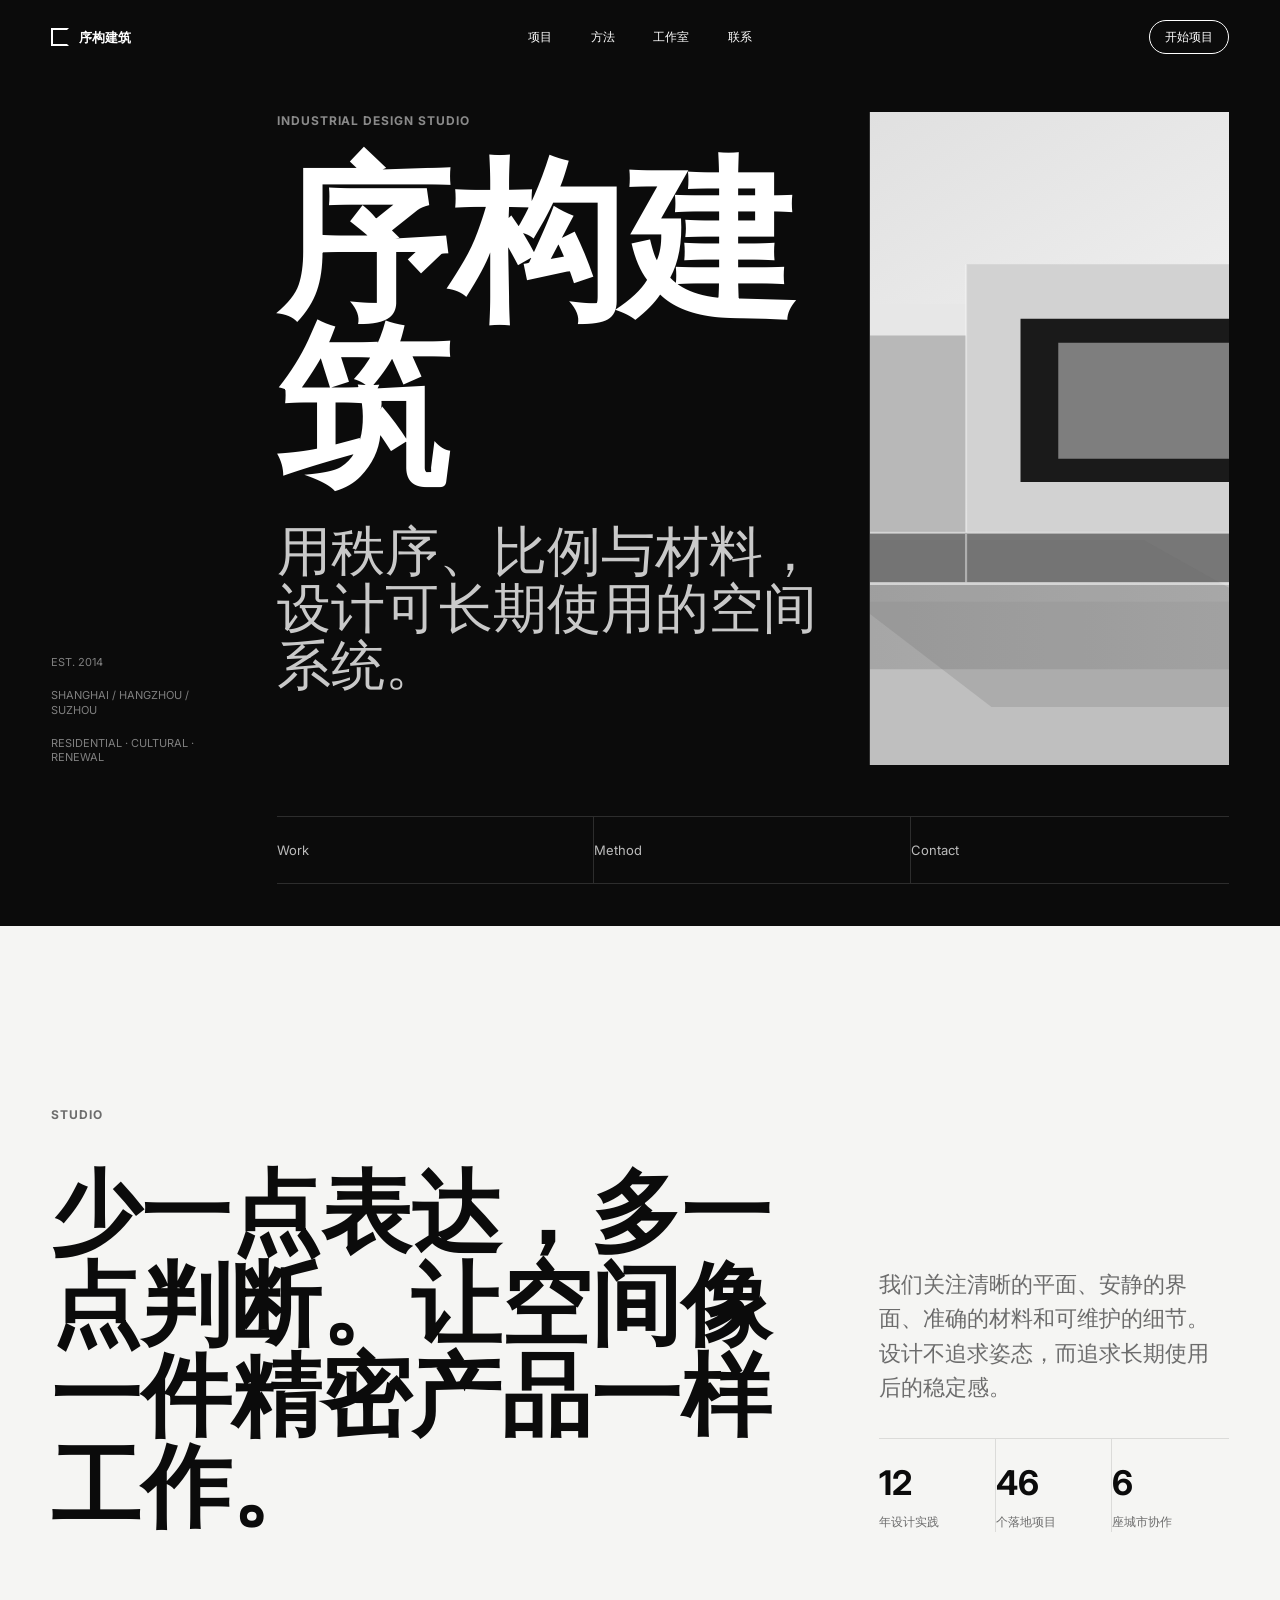
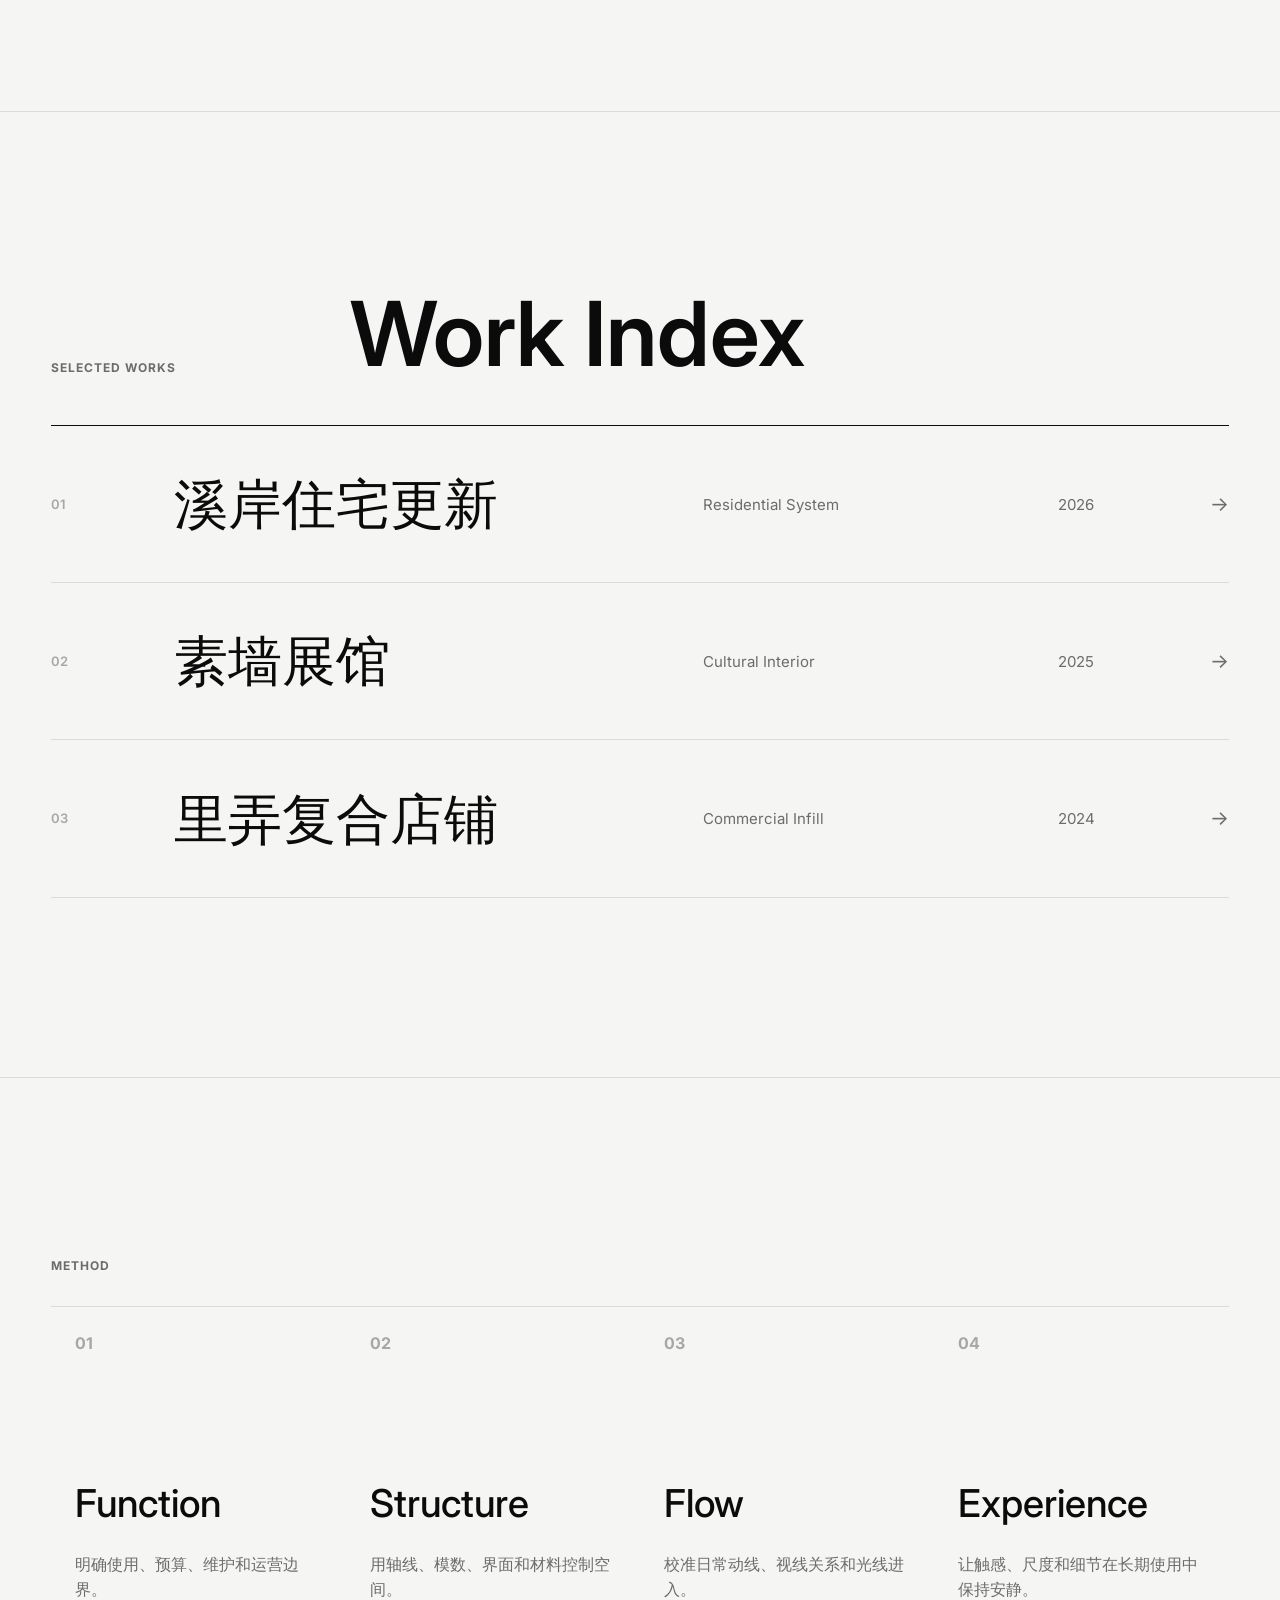
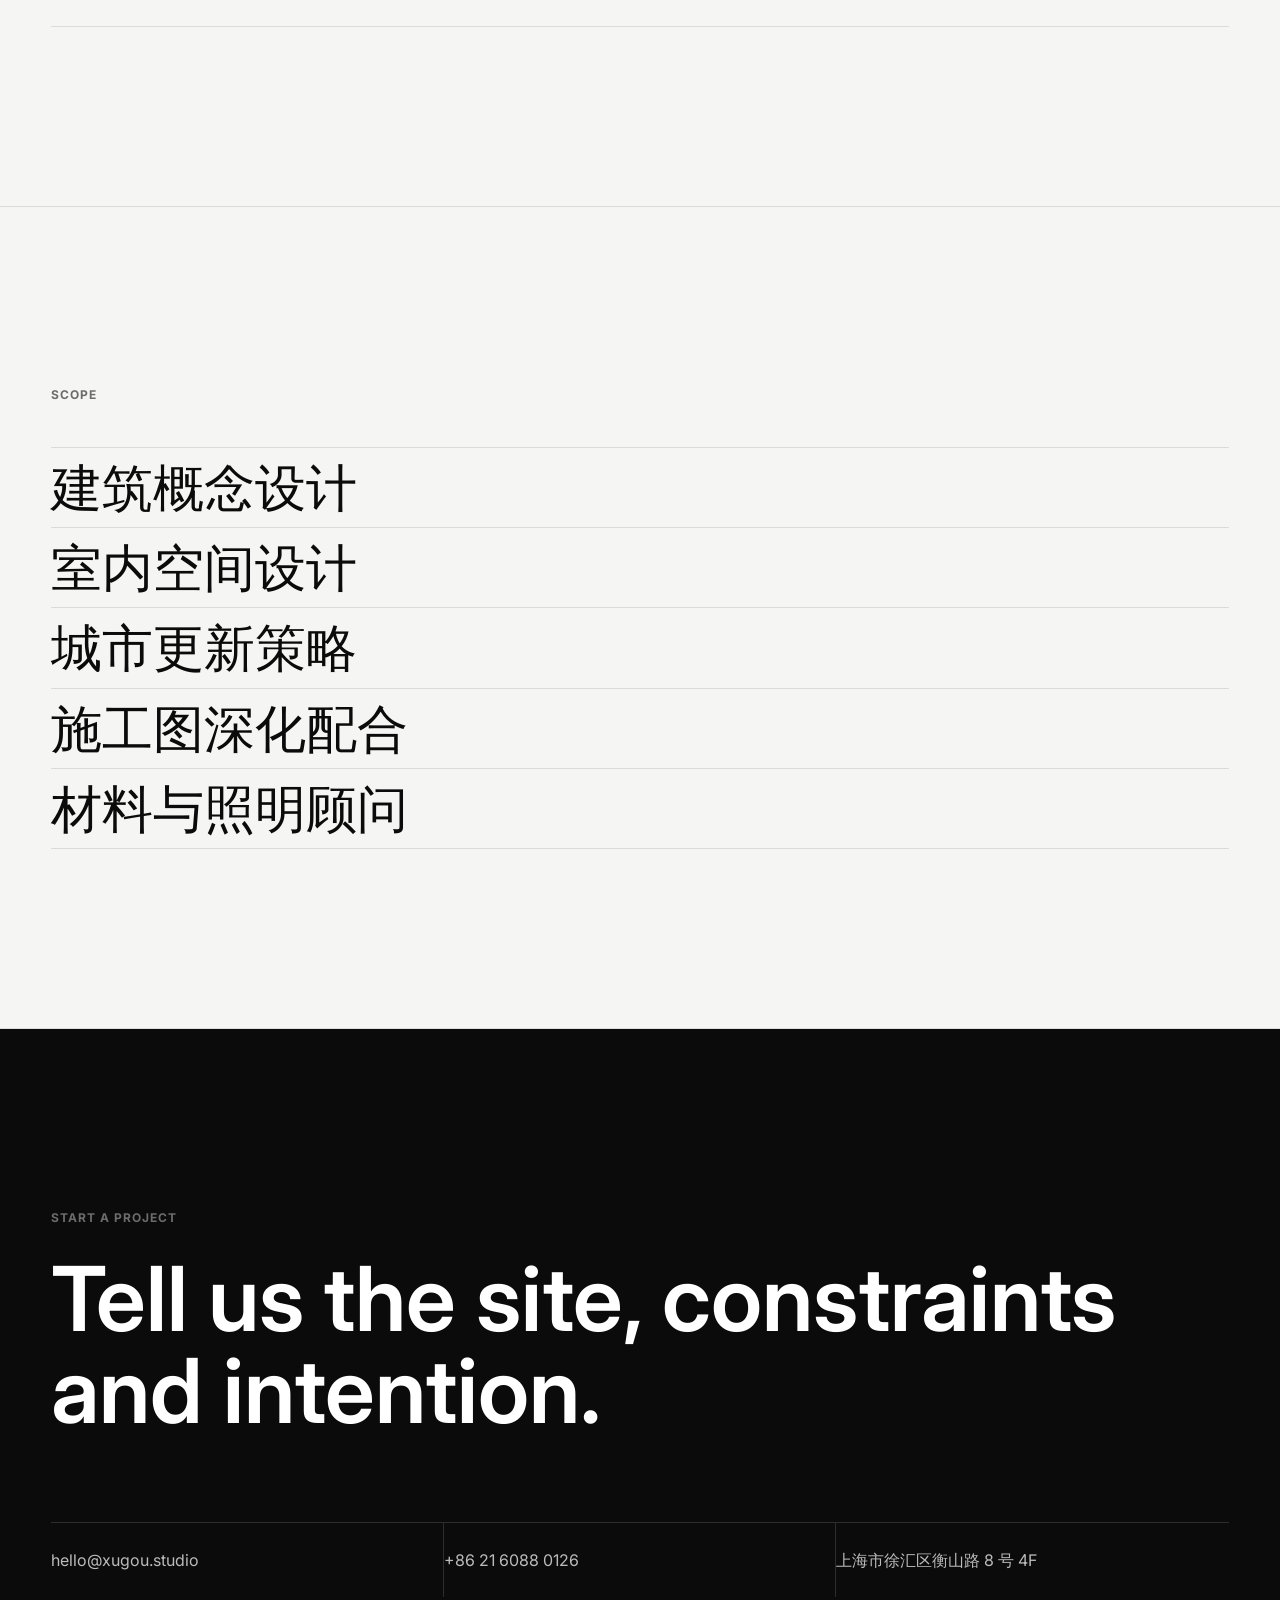
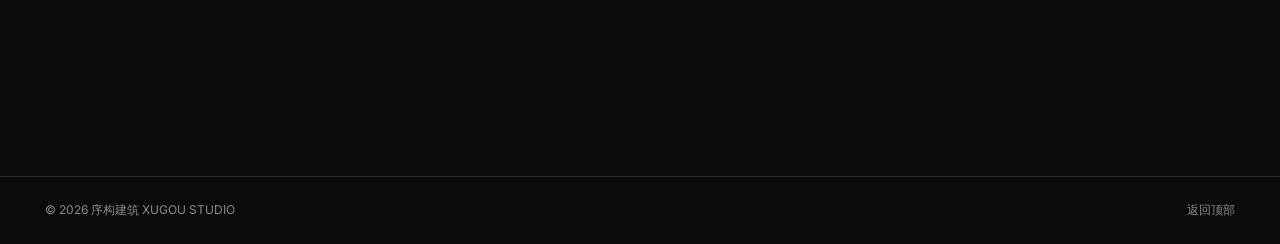
==== commit 963513f6: "design: upgrade to v3.5 industrial studio experience" ====
--- a/index.html
+++ b/index.html
@@ -33,26 +33,26 @@
         <span>Residential · Cultural · Renewal</span>
       </aside>
       <div class="hero-copy">
-        <p class="eyebrow">Architecture Design Studio</p>
+        <p class="eyebrow">Industrial Design Studio</p>
         <h1>序构建筑</h1>
-        <p class="hero-statement">以清晰的空间秩序、克制的材料语言和可落地的建造逻辑，完成住宅、文化与城市更新项目。</p>
+        <p class="hero-statement">用秩序、比例与材料，设计可长期使用的空间系统。</p>
       </div>
       <figure class="hero-media">
         <img src="assets/studio-hero.svg" alt="极简现代建筑庭院主视觉">
       </figure>
       <div class="hero-index">
-        <a href="#work">Selected Works</a>
-        <a href="#method">Design Method</a>
-        <a href="#contact">Start A Project</a>
+        <a href="#work">Work</a>
+        <a href="#method">Method</a>
+        <a href="#contact">Contact</a>
       </div>
     </section>
 
     <section class="section studio" id="studio">
       <p class="section-kicker">Studio</p>
       <div class="studio-grid">
-        <h2>我们把建筑看作功能、结构、动线与体验之间的长期关系。</h2>
+        <h2>少一点表达，多一点判断。让空间像一件精密产品一样工作。</h2>
         <div class="studio-copy">
-          <p>序构建筑关注空间在真实使用中的稳定品质：清楚的场地判断、简洁的平面组织、可维护的材料系统，以及不依赖装饰的空间气质。</p>
+          <p>我们关注清晰的平面、安静的界面、准确的材料和可维护的细节。设计不追求姿态，而追求长期使用后的稳定感。</p>
           <dl class="facts">
             <div><dt>12</dt><dd>年设计实践</dd></div>
             <div><dt>46</dt><dd>个落地项目</dd></div>
@@ -65,33 +65,36 @@
     <section class="section work" id="work">
       <div class="section-title">
         <p class="section-kicker">Selected Works</p>
-        <h2>项目目录</h2>
+        <h2>Work Index</h2>
       </div>
       <div class="work-list">
-        <article class="work-item">
+        <a class="work-item" href="#contact">
           <span class="work-no">01</span>
-          <div>
+          <div class="work-name">
             <h3>溪岸住宅更新</h3>
-            <p>Hangzhou · Residential · Courtyard Renewal</p>
           </div>
-          <p>以两条采光轴线重组旧宅结构，让庭院、客厅与工作区形成连续的生活场景。</p>
-        </article>
-        <article class="work-item">
+          <span class="work-type">Residential System</span>
+          <span class="work-year">2026</span>
+          <span class="work-arrow" aria-hidden="true">→</span>
+        </a>
+        <a class="work-item" href="#contact">
           <span class="work-no">02</span>
-          <div>
+          <div class="work-name">
             <h3>素墙展馆</h3>
-            <p>Suzhou · Cultural · Exhibition System</p>
           </div>
-          <p>通过低饱和材料、连续墙体与可变展陈系统，建立安静而高效的文化空间。</p>
-        </article>
-        <article class="work-item">
+          <span class="work-type">Cultural Interior</span>
+          <span class="work-year">2025</span>
+          <span class="work-arrow" aria-hidden="true">→</span>
+        </a>
+        <a class="work-item" href="#contact">
           <span class="work-no">03</span>
-          <div>
+          <div class="work-name">
             <h3>里弄复合店铺</h3>
-            <p>Shanghai · Commercial · Urban Infill</p>
           </div>
-          <p>保留街区尺度与立面节奏，在紧凑场地中嵌入零售、咖啡与小型活动功能。</p>
-        </article>
+          <span class="work-type">Commercial Infill</span>
+          <span class="work-year">2024</span>
+          <span class="work-arrow" aria-hidden="true">→</span>
+        </a>
       </div>
     </section>
 
@@ -101,22 +104,22 @@
         <article>
           <span>01</span>
           <h3>Function</h3>
-          <p>先厘清使用者、预算、运营方式与场地限制，避免方案在后期被反复推倒。</p>
+          <p>明确使用、预算、维护和运营边界。</p>
         </article>
         <article>
           <span>02</span>
           <h3>Structure</h3>
-          <p>用轴线、模数、界面和材料系统控制空间，减少不必要的造型表达。</p>
+          <p>用轴线、模数、界面和材料控制空间。</p>
         </article>
         <article>
           <span>03</span>
           <h3>Flow</h3>
-          <p>通过日常动线、视线关系和光线进入方式，校准空间的使用效率。</p>
+          <p>校准日常动线、视线关系和光线进入。</p>
         </article>
         <article>
           <span>04</span>
           <h3>Experience</h3>
-          <p>从触感、尺度、声光环境与维护方式验证细节，让品质可以长期保持。</p>
+          <p>让触感、尺度和细节在长期使用中保持安静。</p>
         </article>
       </div>
     </section>
@@ -134,7 +137,7 @@
 
     <section class="contact" id="contact">
       <p class="section-kicker">Start A Project</p>
-      <h2>把场地、预算与目标发给我们，先建立一个清晰的设计判断。</h2>
+      <h2>Tell us the site, constraints and intention.</h2>
       <div class="contact-line">
         <a href="mailto:hello@xugou.studio">hello@xugou.studio</a>
         <a href="tel:+862160880126">+86 21 6088 0126</a>
--- a/style.css
+++ b/style.css
@@ -1,10 +1,12 @@
 :root {
-  --bg: #efede7;
-  --paper: #faf9f5;
-  --ink: #15130f;
-  --muted: #6f6a61;
-  --line: rgba(21, 19, 15, 0.16);
-  --accent: #8f3f27;
+  --bg: #f5f5f3;
+  --paper: #ffffff;
+  --ink: #0b0b0b;
+  --muted: #6c6c6c;
+  --soft: #a7a7a7;
+  --line: rgba(11, 11, 11, 0.11);
+  --dark-line: rgba(255, 255, 255, 0.14);
+  --ease: cubic-bezier(0.2, 0.8, 0.2, 1);
 }
 
 * {
@@ -17,12 +19,12 @@
 
 body {
   margin: 0;
-  background:
-    linear-gradient(90deg, rgba(21, 19, 15, 0.06) 1px, transparent 1px) 0 0 / 25vw 100%,
-    var(--bg);
+  background: var(--bg);
   color: var(--ink);
   font-family: Inter, "Microsoft YaHei", sans-serif;
-  line-height: 1.45;
+  line-height: 1.55;
+  opacity: 0;
+  animation: pageIn 900ms var(--ease) forwards;
 }
 
 a {
@@ -42,14 +44,14 @@
   display: grid;
   grid-template-columns: 1fr auto 1fr;
   align-items: center;
-  padding: 18px clamp(18px, 3.5vw, 48px);
+  padding: 20px clamp(20px, 4vw, 64px);
   border-bottom: 1px solid transparent;
   color: var(--paper);
-  transition: background 180ms ease, color 180ms ease, border-color 180ms ease;
+  transition: background 360ms var(--ease), color 360ms var(--ease), border-color 360ms var(--ease);
 }
 
 .site-header.is-scrolled {
-  background: rgba(239, 237, 231, 0.94);
+  background: rgba(245, 245, 243, 0.86);
   border-color: var(--line);
   color: var(--ink);
   backdrop-filter: blur(18px);
@@ -64,21 +66,38 @@
 
 .brand {
   gap: 10px;
-  font-size: 14px;
+  font-size: 13px;
   font-weight: 700;
+  letter-spacing: 0;
 }
 
 .brand-mark {
   width: 18px;
   height: 18px;
   border: 2px solid currentColor;
-  border-right-color: var(--accent);
+  border-right-color: transparent;
 }
 
 .site-nav {
-  gap: clamp(18px, 3vw, 44px);
+  gap: clamp(22px, 3vw, 48px);
   font-size: 12px;
   text-transform: uppercase;
+}
+
+.site-nav a,
+.header-link,
+.hero-index a,
+.work-item,
+.contact-line a,
+.site-footer a {
+  transition: transform 520ms var(--ease), color 520ms var(--ease), opacity 520ms var(--ease), background 520ms var(--ease);
+}
+
+.site-nav a:hover,
+.hero-index a:hover,
+.contact-line a:hover,
+.site-footer a:hover {
+  transform: translateX(5px);
 }
 
 .header-link {
@@ -86,16 +105,22 @@
   min-height: 34px;
   padding: 0 15px;
   border: 1px solid currentColor;
+  border-radius: 999px;
   font-size: 12px;
 }
 
+.header-link:hover {
+  transform: translateX(4px);
+  background: currentColor;
+}
+
 .hero {
-  min-height: 100vh;
-  display: grid;
-  grid-template-columns: minmax(92px, 0.55fr) minmax(0, 1.6fr) minmax(340px, 1fr);
+  min-height: 100svh;
+  display: grid;
+  grid-template-columns: minmax(96px, 0.5fr) minmax(0, 1.55fr) minmax(360px, 0.95fr);
   grid-template-rows: 1fr auto;
-  gap: clamp(18px, 3vw, 42px);
-  padding: 96px clamp(18px, 3.5vw, 48px) 34px;
+  gap: clamp(28px, 4vw, 72px);
+  padding: 112px clamp(20px, 4vw, 64px) 42px;
   background: var(--ink);
   color: var(--paper);
 }
@@ -106,7 +131,7 @@
   justify-content: flex-end;
   gap: 18px;
   min-height: 0;
-  color: rgba(250, 249, 245, 0.58);
+  color: rgba(255, 255, 255, 0.48);
   font-size: 11px;
   line-height: 1.35;
   text-transform: uppercase;
@@ -114,21 +139,22 @@
 
 .hero-copy {
   align-self: end;
-  padding-bottom: 6vh;
+  padding-bottom: 8vh;
 }
 
 .eyebrow,
 .section-kicker {
   margin: 0;
-  color: var(--accent);
+  color: var(--muted);
   font-size: 12px;
   font-weight: 700;
+  letter-spacing: 0.08em;
   text-transform: uppercase;
 }
 
 .hero .eyebrow {
-  margin-bottom: 20px;
-  color: #d88662;
+  margin-bottom: 26px;
+  color: rgba(255, 255, 255, 0.52);
 }
 
 h1,
@@ -140,28 +166,31 @@
 
 h1,
 h2 {
-  font-family: "Noto Serif SC", serif;
-  font-weight: 700;
-  line-height: 1.04;
+  font-family: Inter, "Microsoft YaHei", sans-serif;
+  font-weight: 600;
+  line-height: 0.96;
+  letter-spacing: 0;
 }
 
 h1 {
-  margin-bottom: 28px;
-  font-size: clamp(72px, 13vw, 190px);
+  margin-bottom: 34px;
+  font-size: clamp(74px, 13.5vw, 210px);
 }
 
 .hero-statement {
-  max-width: 690px;
+  max-width: 760px;
   margin: 0;
-  color: rgba(250, 249, 245, 0.78);
-  font-size: clamp(20px, 2.6vw, 35px);
-  line-height: 1.28;
+  color: rgba(255, 255, 255, 0.78);
+  font-size: clamp(28px, 4.2vw, 72px);
+  font-weight: 500;
+  line-height: 1.06;
+  letter-spacing: 0;
 }
 
 .hero-media {
   align-self: stretch;
   margin: 0;
-  border-left: 1px solid rgba(250, 249, 245, 0.22);
+  border-left: 1px solid var(--dark-line);
   overflow: hidden;
 }
 
@@ -169,22 +198,28 @@
   height: 100%;
   min-height: 560px;
   object-fit: cover;
+  filter: grayscale(1);
+  transition: transform 900ms var(--ease), opacity 900ms var(--ease);
+}
+
+.hero-media:hover img {
+  transform: scale(1.01);
 }
 
 .hero-index {
   grid-column: 2 / 4;
   display: grid;
   grid-template-columns: repeat(3, minmax(0, 1fr));
-  border-top: 1px solid rgba(250, 249, 245, 0.22);
-  border-bottom: 1px solid rgba(250, 249, 245, 0.22);
+  border-top: 1px solid var(--dark-line);
+  border-bottom: 1px solid var(--dark-line);
 }
 
 .hero-index a {
   min-height: 66px;
   display: flex;
   align-items: center;
-  border-right: 1px solid rgba(250, 249, 245, 0.22);
-  color: rgba(250, 249, 245, 0.74);
+  border-right: 1px solid var(--dark-line);
+  color: rgba(255, 255, 255, 0.72);
   font-size: 13px;
 }
 
@@ -193,22 +228,23 @@
 }
 
 .section {
-  padding: clamp(76px, 10vw, 132px) clamp(18px, 3.5vw, 48px);
+  padding: clamp(112px, 14vw, 190px) clamp(20px, 4vw, 64px);
   border-bottom: 1px solid var(--line);
 }
 
 .studio-grid {
   display: grid;
   grid-template-columns: minmax(0, 1.35fr) minmax(280px, 0.65fr);
-  gap: clamp(28px, 6vw, 92px);
-  margin-top: 28px;
+  gap: clamp(42px, 8vw, 132px);
+  margin-top: 42px;
 }
 
 .studio h2,
 .contact h2 {
-  max-width: 1040px;
+  max-width: 1120px;
   margin-bottom: 0;
-  font-size: clamp(42px, 6.6vw, 96px);
+  font-size: clamp(44px, 7vw, 118px);
+  line-height: 1.02;
 }
 
 .studio-copy {
@@ -217,7 +253,8 @@
 
 .studio-copy p {
   color: var(--muted);
-  font-size: 17px;
+  font-size: clamp(18px, 1.7vw, 24px);
+  line-height: 1.58;
 }
 
 .facts {
@@ -237,7 +274,7 @@
 }
 
 .facts dt {
-  font-size: 38px;
+  font-size: 34px;
   font-weight: 700;
 }
 
@@ -251,12 +288,12 @@
   display: grid;
   grid-template-columns: minmax(160px, 0.34fr) 1fr;
   align-items: end;
-  margin-bottom: 30px;
+  margin-bottom: 48px;
 }
 
 .section-title h2 {
   margin: 0;
-  font-size: clamp(42px, 6vw, 86px);
+  font-size: clamp(48px, 7vw, 120px);
 }
 
 .work-list {
@@ -265,26 +302,45 @@
 
 .work-item {
   display: grid;
-  grid-template-columns: 72px minmax(220px, 0.8fr) minmax(0, 1fr);
+  grid-template-columns: 72px minmax(260px, 1.1fr) minmax(190px, 0.7fr) 92px 28px;
   gap: clamp(18px, 4vw, 72px);
-  padding: 28px 0;
+  align-items: center;
+  padding: clamp(26px, 4vw, 52px) 0;
   border-bottom: 1px solid var(--line);
 }
 
 .work-no {
-  color: var(--accent);
-  font-weight: 700;
+  color: var(--soft);
+  font-size: 13px;
+  font-weight: 600;
 }
 
 .work-item h3 {
-  margin-bottom: 5px;
-  font-size: clamp(28px, 4vw, 54px);
-  font-family: "Noto Serif SC", serif;
-}
-
-.work-item p {
   margin-bottom: 0;
+  font-size: clamp(30px, 4.2vw, 66px);
+  font-family: Inter, "Microsoft YaHei", sans-serif;
+  font-weight: 500;
+  line-height: 1;
+}
+
+.work-type,
+.work-year,
+.work-arrow {
   color: var(--muted);
+  font-size: 15px;
+}
+
+.work-arrow {
+  justify-self: end;
+  font-size: 20px;
+}
+
+.work-item:hover {
+  transform: translateX(6px);
+}
+
+.work-item:hover .work-arrow {
+  color: var(--ink);
 }
 
 .method-board {
@@ -292,7 +348,7 @@
   grid-template-columns: repeat(4, 1fr);
   margin-top: 30px;
   border-top: 1px solid var(--line);
-  border-left: 1px solid var(--line);
+  border-left: 0;
 }
 
 .method-board article {
@@ -300,18 +356,19 @@
   display: flex;
   flex-direction: column;
   padding: 24px;
-  border-right: 1px solid var(--line);
+  border-right: 0;
   border-bottom: 1px solid var(--line);
 }
 
 .method-board span {
-  color: var(--accent);
+  color: var(--soft);
   font-weight: 700;
 }
 
 .method-board h3 {
   margin: auto 0 18px;
-  font-size: clamp(26px, 3vw, 42px);
+  font-size: clamp(26px, 3vw, 48px);
+  font-weight: 500;
 }
 
 .method-board p {
@@ -322,23 +379,27 @@
 .scope-list {
   display: flex;
   flex-wrap: wrap;
-  gap: 12px;
-  margin-top: 28px;
+  gap: 0;
+  margin-top: 42px;
+  border-top: 1px solid var(--line);
 }
 
 .scope-list span {
-  min-height: 48px;
-  display: inline-flex;
+  min-height: 74px;
+  width: 100%;
+  display: flex;
   align-items: center;
-  padding: 0 18px;
-  border: 1px solid var(--line);
-  background: rgba(250, 249, 245, 0.45);
-  font-size: clamp(17px, 2vw, 26px);
-  font-family: "Noto Serif SC", serif;
+  padding: 0;
+  border: 0;
+  border-bottom: 1px solid var(--line);
+  background: transparent;
+  font-size: clamp(24px, 4vw, 60px);
+  font-family: Inter, "Microsoft YaHei", sans-serif;
+  font-weight: 500;
 }
 
 .contact {
-  padding: clamp(76px, 10vw, 140px) clamp(18px, 3.5vw, 48px);
+  padding: clamp(112px, 14vw, 190px) clamp(20px, 4vw, 64px);
   background: var(--ink);
   color: var(--paper);
 }
@@ -350,8 +411,8 @@
 .contact-line {
   display: grid;
   grid-template-columns: repeat(3, minmax(0, 1fr));
-  margin-top: 62px;
-  border-top: 1px solid rgba(250, 249, 245, 0.22);
+  margin-top: 86px;
+  border-top: 1px solid var(--dark-line);
 }
 
 .contact-line a,
@@ -359,8 +420,8 @@
   min-height: 74px;
   display: flex;
   align-items: center;
-  border-right: 1px solid rgba(250, 249, 245, 0.22);
-  color: rgba(250, 249, 245, 0.76);
+  border-right: 1px solid var(--dark-line);
+  color: rgba(255, 255, 255, 0.72);
 }
 
 .contact-line span {
@@ -373,16 +434,34 @@
   gap: 18px;
   padding: 24px clamp(18px, 3.5vw, 48px);
   background: var(--ink);
-  border-top: 1px solid rgba(250, 249, 245, 0.18);
-  color: rgba(250, 249, 245, 0.6);
+  border-top: 1px solid var(--dark-line);
+  color: rgba(255, 255, 255, 0.52);
   font-size: 12px;
+}
+
+.reveal {
+  opacity: 0;
+  transform: translateY(24px);
+  transition: opacity 900ms var(--ease), transform 900ms var(--ease);
+}
+
+.reveal.is-visible {
+  opacity: 1;
+  transform: translateY(0);
+}
+
+@keyframes pageIn {
+  from {
+    opacity: 0;
+  }
+  to {
+    opacity: 1;
+  }
 }
 
 @media (max-width: 980px) {
   body {
-    background:
-      linear-gradient(90deg, rgba(21, 19, 15, 0.06) 1px, transparent 1px) 0 0 / 50vw 100%,
-      var(--bg);
+    background: var(--bg);
   }
 
   .site-header {
@@ -396,6 +475,7 @@
   .hero {
     grid-template-columns: 1fr;
     grid-template-rows: auto;
+    gap: 34px;
   }
 
   .hero-rail {
@@ -431,7 +511,7 @@
   .contact-line a,
   .contact-line span {
     border-right: 0;
-    border-bottom: 1px solid rgba(250, 249, 245, 0.22);
+    border-bottom: 1px solid var(--dark-line);
   }
 
   .method-board article {
@@ -454,11 +534,12 @@
   }
 
   h1 {
-    font-size: 68px;
+    font-size: 74px;
   }
 
   .hero-statement {
-    font-size: 20px;
+    font-size: 34px;
+    line-height: 1.08;
   }
 
   .section,
@@ -469,7 +550,39 @@
 
   .studio h2,
   .contact h2 {
-    font-size: 40px;
+    font-size: 42px;
+    line-height: 1.08;
+  }
+
+  .section-title h2 {
+    font-size: 54px;
+  }
+
+  .work-item {
+    position: relative;
+    grid-template-columns: 1fr;
+    gap: 10px;
+    padding: 30px 0;
+  }
+
+  .work-no {
+    grid-column: 1 / 2;
+  }
+
+  .work-name {
+    grid-column: 1 / 2;
+    padding-right: 36px;
+  }
+
+  .work-type,
+  .work-year {
+    font-size: 14px;
+  }
+
+  .work-arrow {
+    position: absolute;
+    top: 30px;
+    right: 0;
   }
 
   .facts {
@@ -487,4 +600,36 @@
     padding-left: 16px;
     padding-right: 16px;
   }
-}
+
+  .work-item:hover,
+  .site-nav a:hover,
+  .hero-index a:hover,
+  .contact-line a:hover,
+  .site-footer a:hover {
+    transform: none;
+  }
+}
+
+@media (prefers-reduced-motion: reduce) {
+  html {
+    scroll-behavior: auto;
+  }
+
+  body {
+    animation: none;
+    opacity: 1;
+  }
+
+  *,
+  *::before,
+  *::after {
+    transition-duration: 1ms !important;
+    animation-duration: 1ms !important;
+    animation-iteration-count: 1 !important;
+  }
+
+  .reveal {
+    opacity: 1;
+    transform: none;
+  }
+}
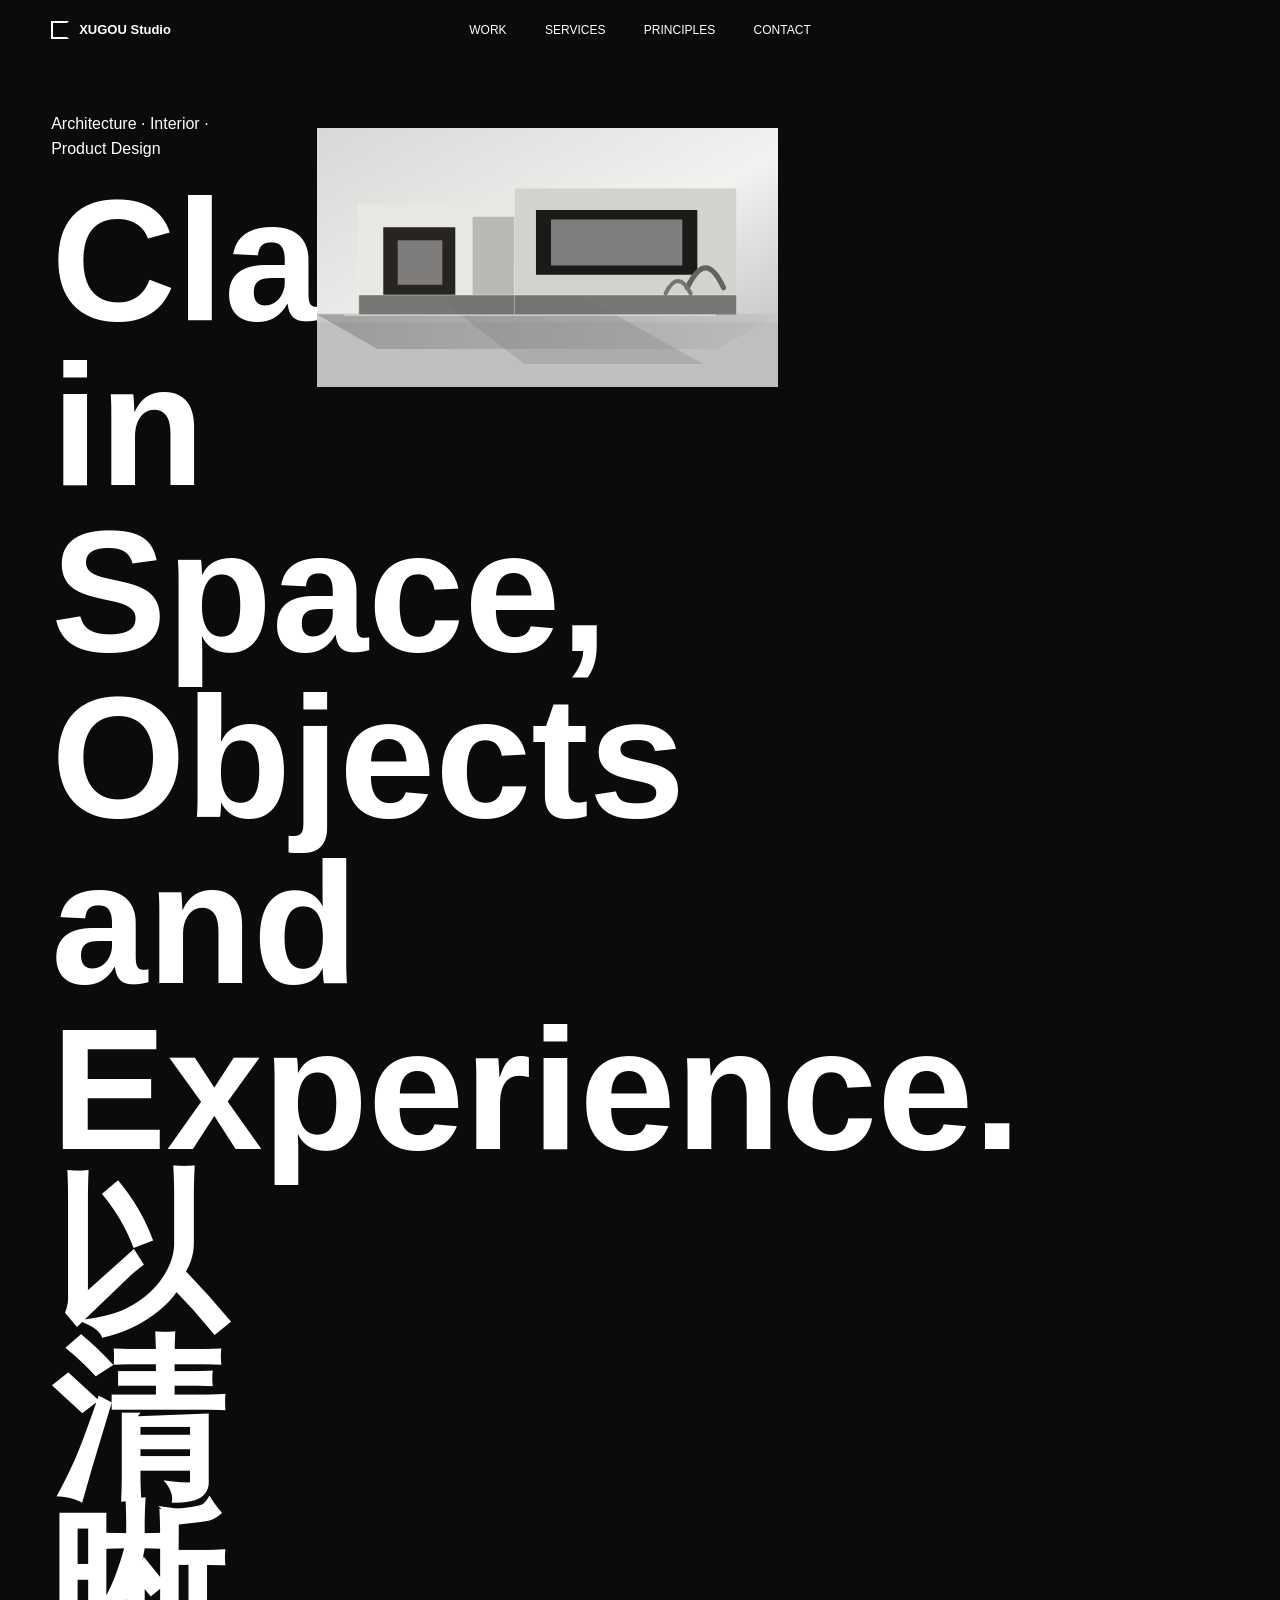
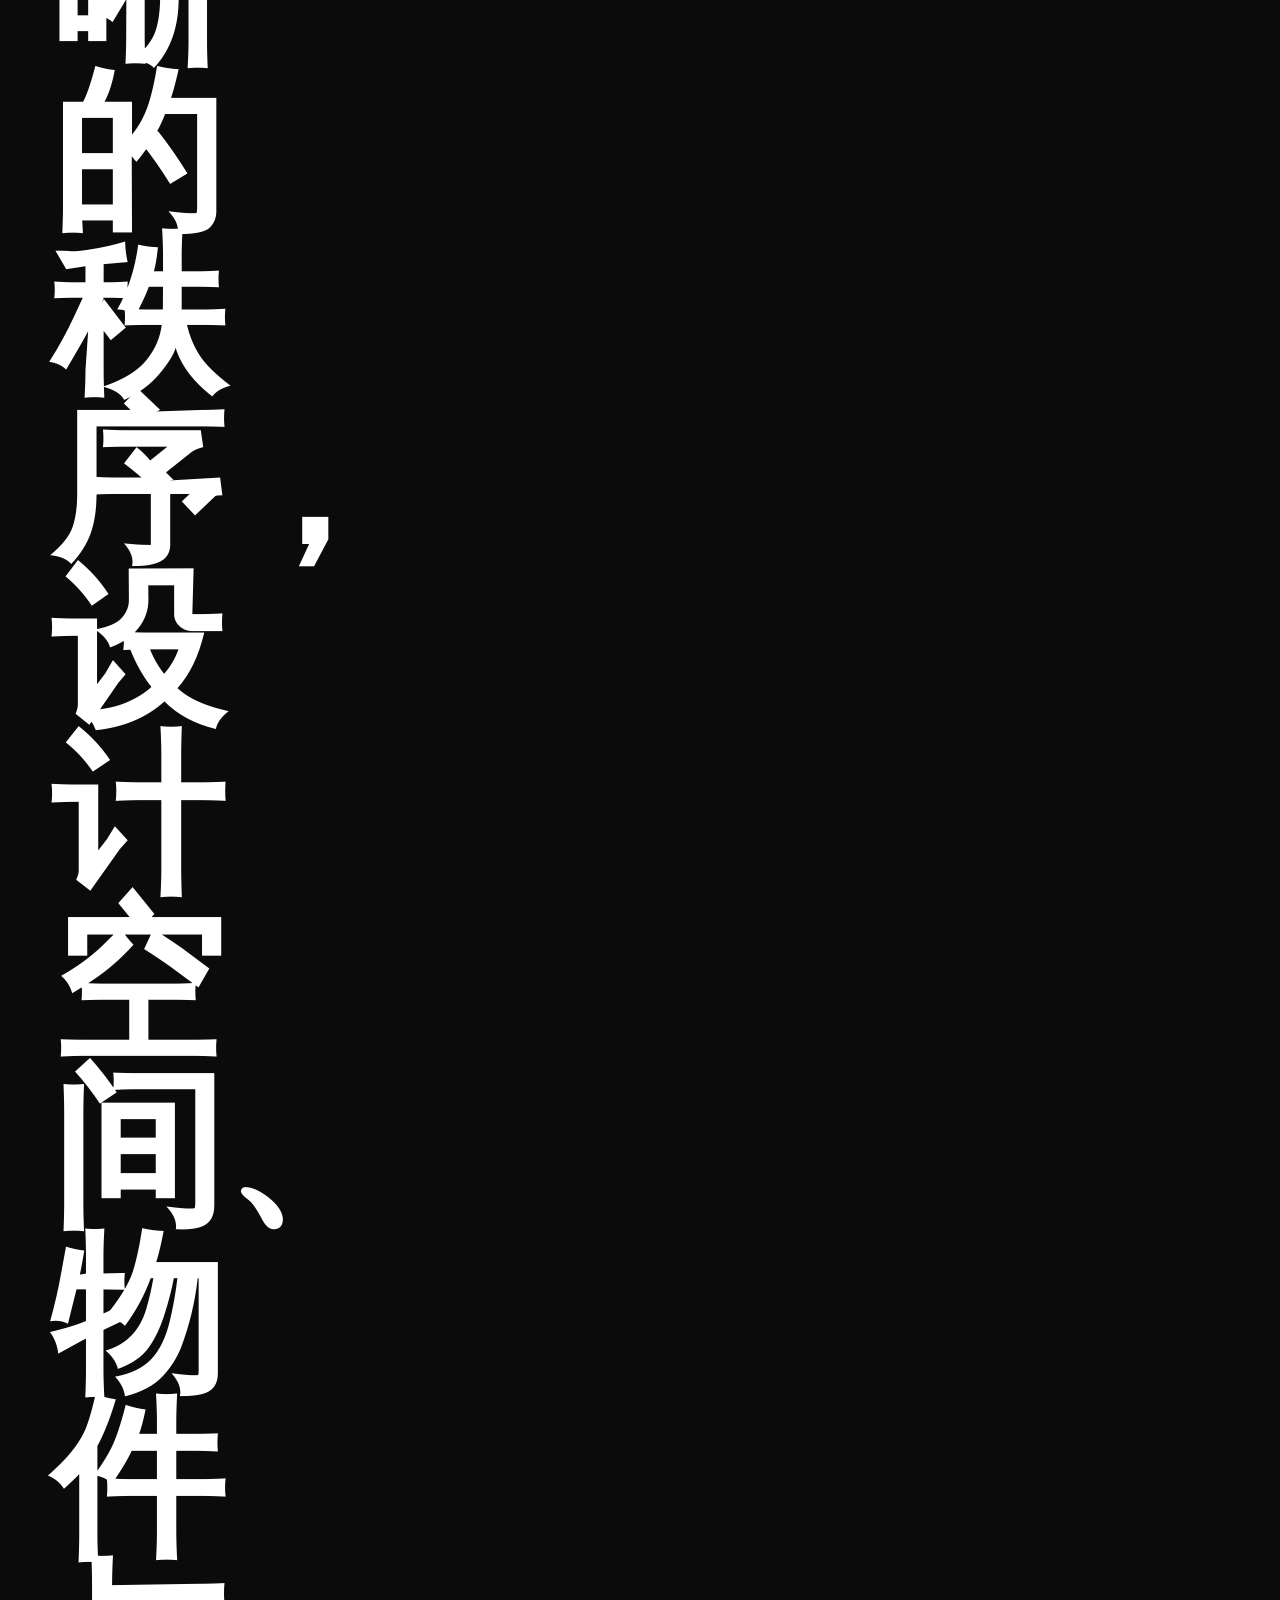
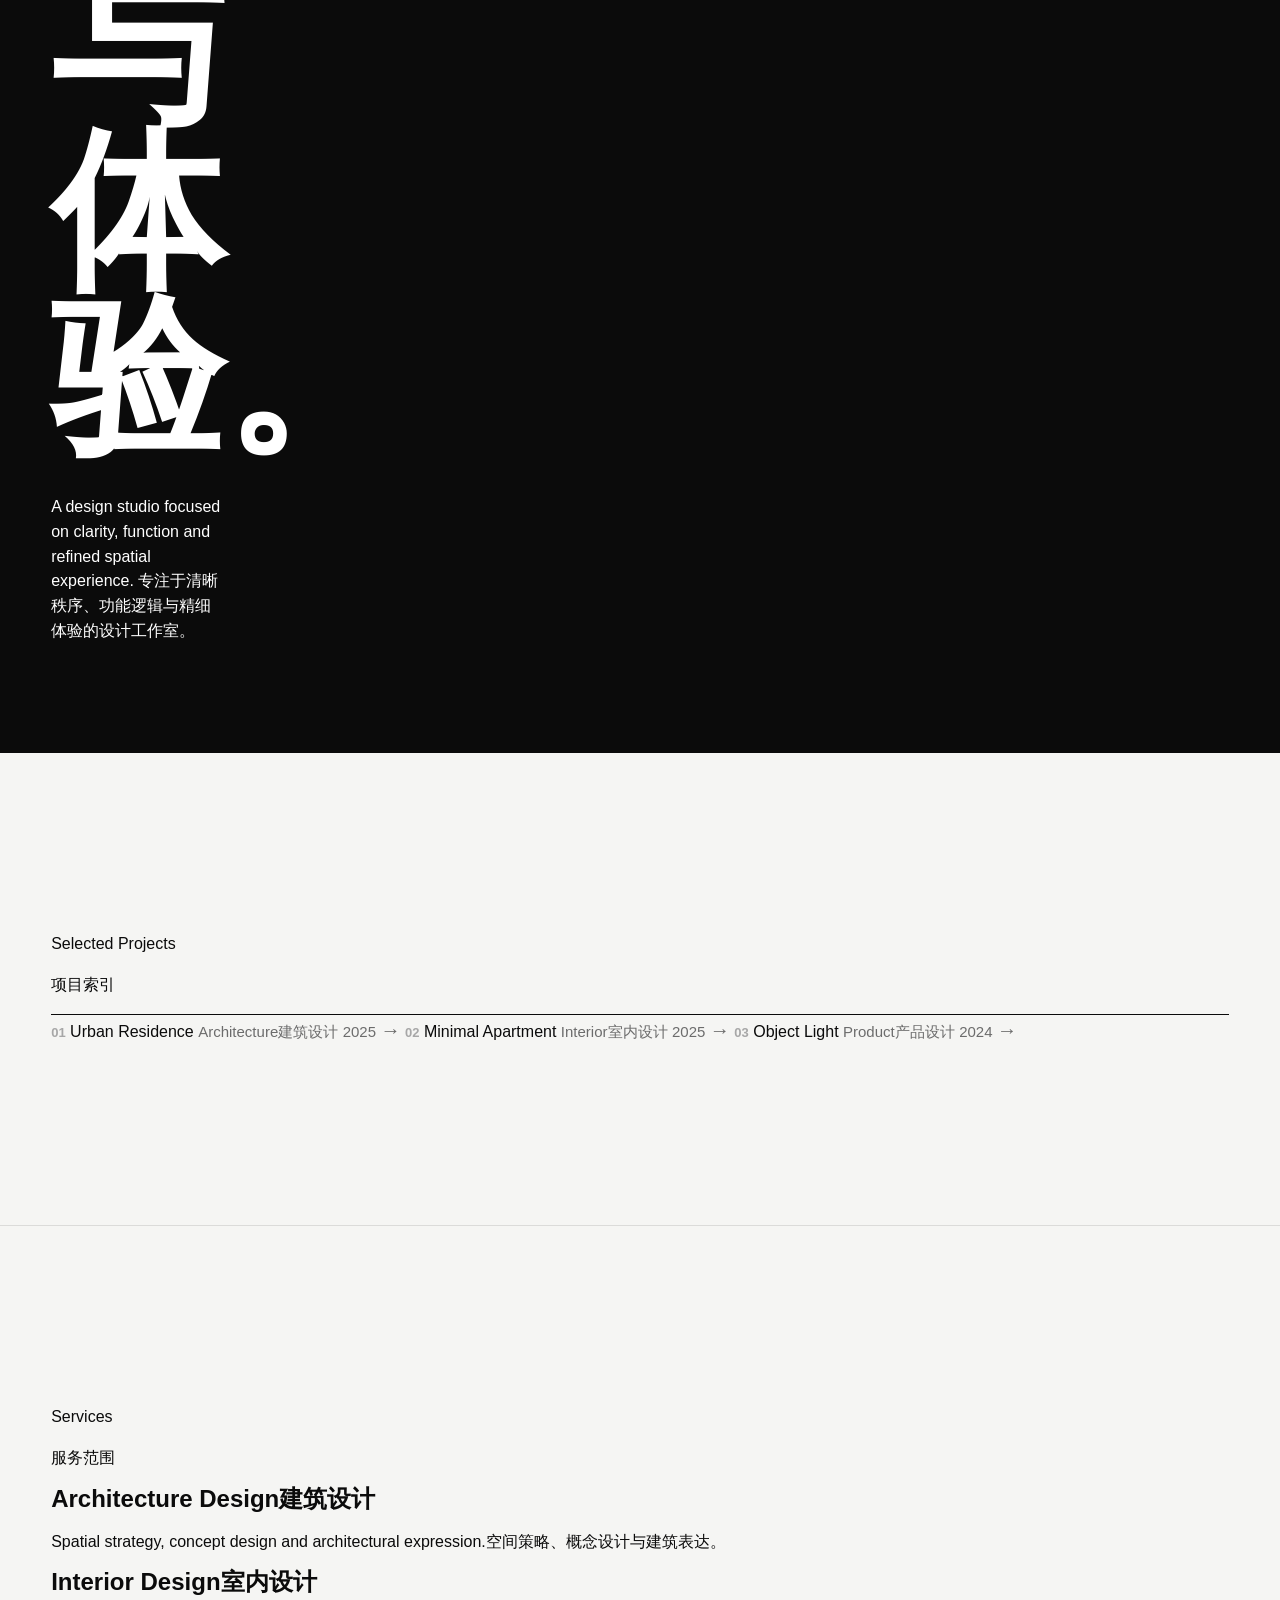
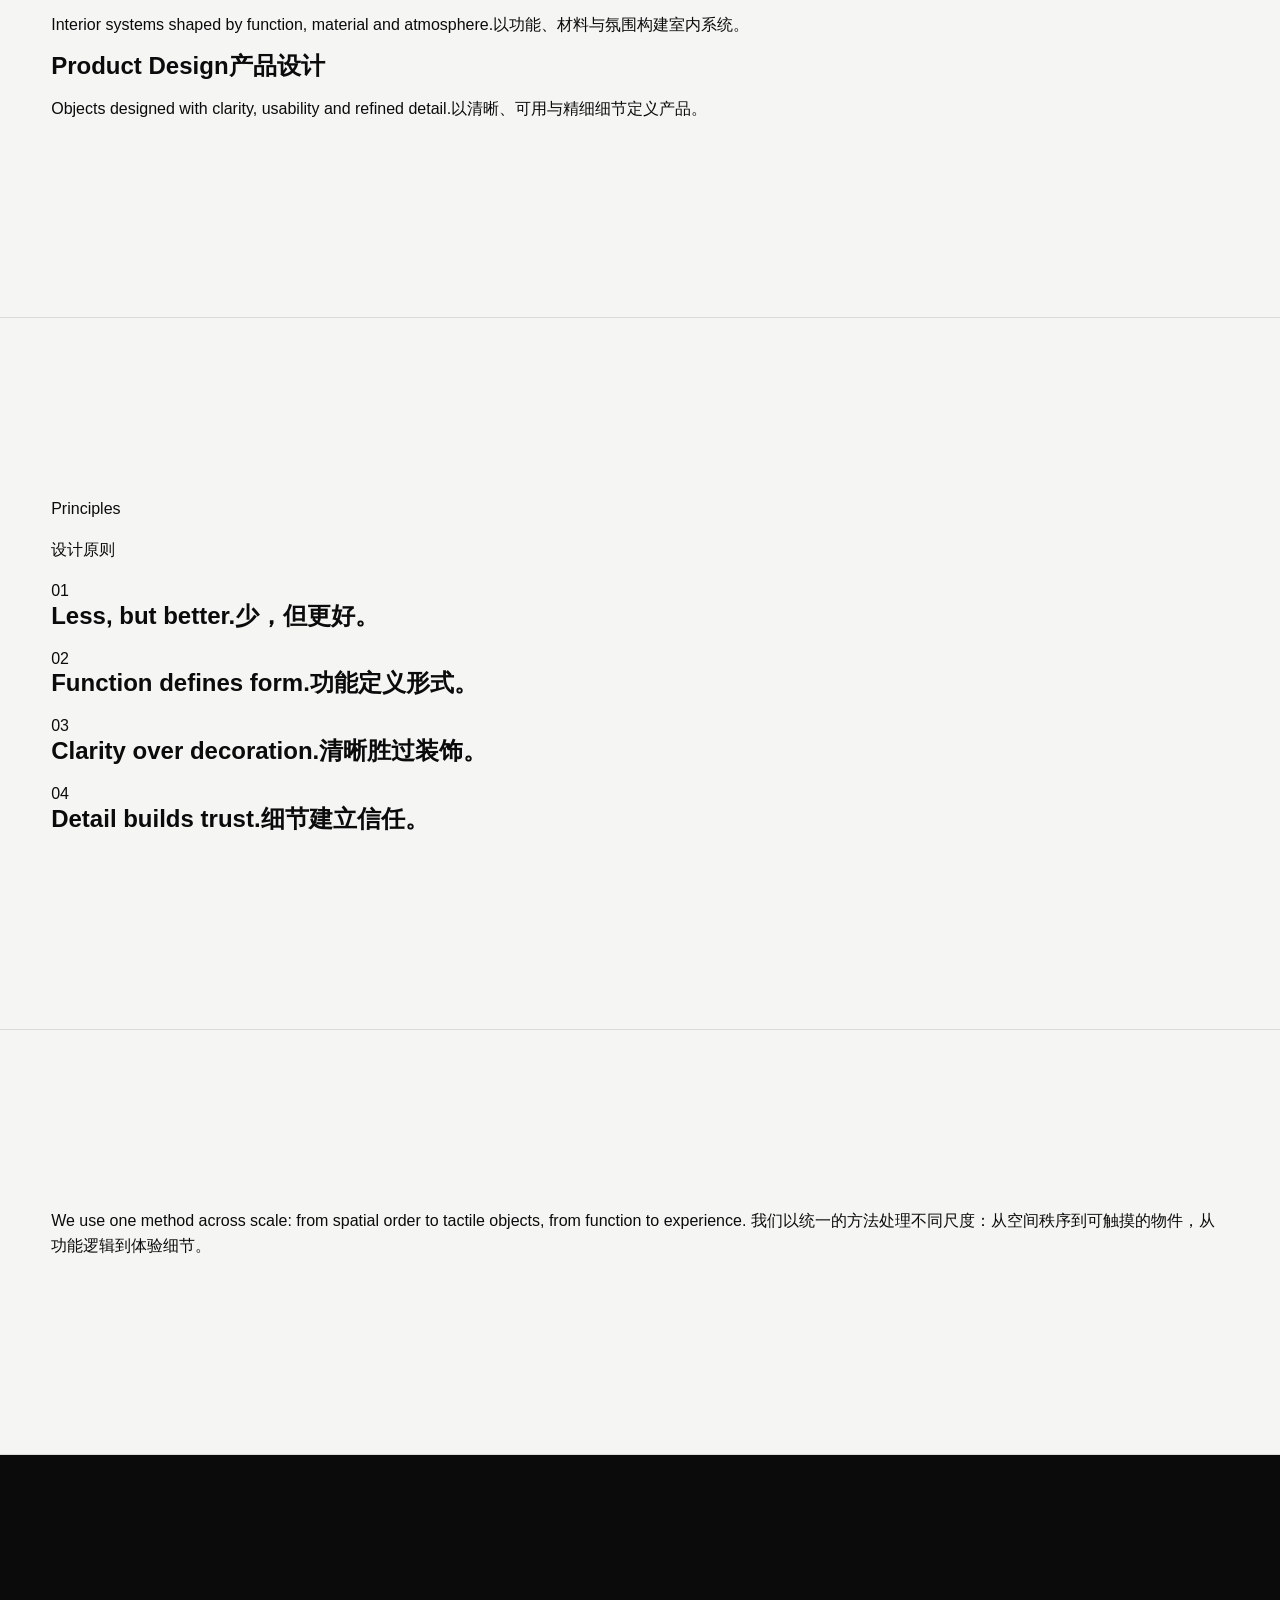
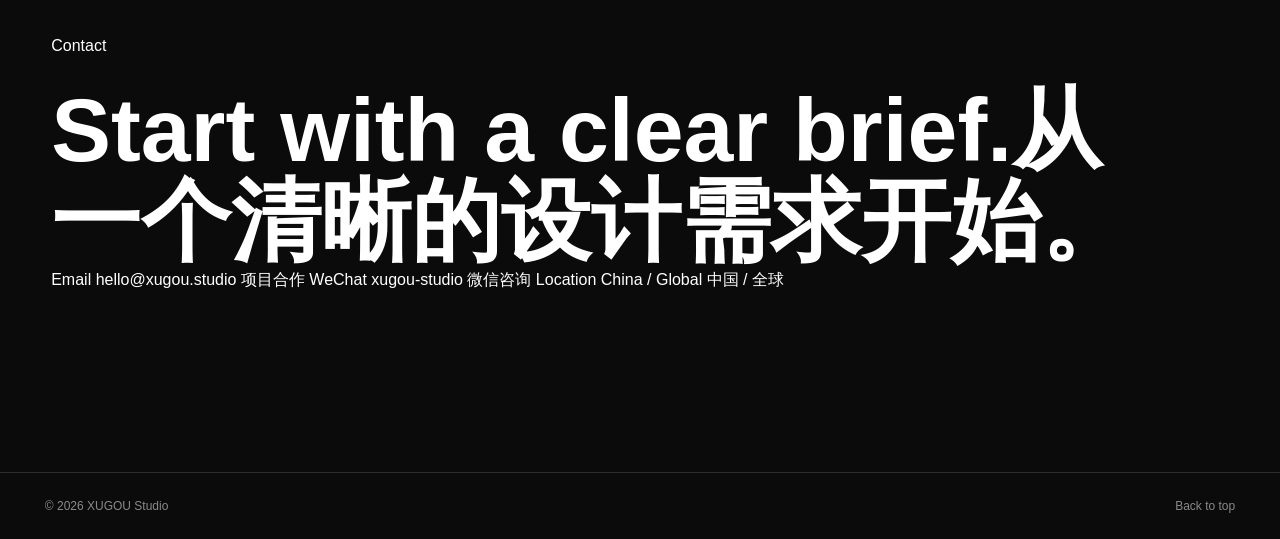
==== commit fb8d68ae: "brand-refactor-bilingual-industrial-design-v3-5" ====
--- a/index.html
+++ b/index.html
@@ -1,154 +1,155 @@
 <!DOCTYPE html>
-<html lang="zh-CN">
+<html lang="en">
 <head>
   <meta charset="UTF-8">
   <meta name="viewport" content="width=device-width, initial-scale=1.0">
-  <meta name="description" content="序构建筑是一家专注住宅、文化空间与城市更新的建筑设计工作室。">
-  <title>序构建筑 | Architecture Design Studio</title>
-  <link rel="preconnect" href="https://fonts.googleapis.com">
-  <link rel="preconnect" href="https://fonts.gstatic.com" crossorigin>
-  <link href="https://fonts.googleapis.com/css2?family=Inter:wght@400;500;600;700&family=Noto+Serif+SC:wght@500;700&display=swap" rel="stylesheet">
+  <meta name="description" content="XUGOU is a design studio working across architecture, interiors and product design.">
+  <title>XUGOU Studio | Industrial Design Studio</title>
   <link rel="stylesheet" href="style.css">
 </head>
 <body>
   <header class="site-header" data-header>
-    <a class="brand" href="#top" aria-label="序构建筑首页">
+    <a class="brand" href="#top" aria-label="XUGOU Studio home">
       <span class="brand-mark"></span>
-      <span>序构建筑</span>
+      <span>XUGOU Studio</span>
     </a>
-    <nav class="site-nav" aria-label="主导航">
-      <a href="#work">项目</a>
-      <a href="#method">方法</a>
-      <a href="#studio">工作室</a>
-      <a href="#contact">联系</a>
+    <nav class="site-nav" aria-label="Primary navigation">
+      <a href="#work">Work</a>
+      <a href="#services">Services</a>
+      <a href="#principles">Principles</a>
+      <a href="#contact">Contact</a>
     </nav>
-    <a class="header-link" href="mailto:hello@xugou.studio">开始项目</a>
   </header>
 
   <main id="top">
     <section class="hero">
-      <aside class="hero-rail" aria-label="工作室概况">
-        <span>EST. 2014</span>
-        <span>Shanghai / Hangzhou / Suzhou</span>
-        <span>Residential · Cultural · Renewal</span>
-      </aside>
-      <div class="hero-copy">
-        <p class="eyebrow">Industrial Design Studio</p>
-        <h1>序构建筑</h1>
-        <p class="hero-statement">用秩序、比例与材料，设计可长期使用的空间系统。</p>
+      <div class="hero-inner">
+        <p class="meta-line">Architecture · Interior · Product Design</p>
+        <h1>
+          <span class="en">Clarity in Space, Objects and Experience.</span>
+          <span class="zh">以清晰的秩序，设计空间、物件与体验。</span>
+        </h1>
+        <p class="hero-sub">
+          <span class="en">A design studio focused on clarity, function and refined spatial experience.</span>
+          <span class="zh">专注于清晰秩序、功能逻辑与精细体验的设计工作室。</span>
+        </p>
       </div>
-      <figure class="hero-media">
-        <img src="assets/studio-hero.svg" alt="极简现代建筑庭院主视觉">
+      <figure class="hero-visual">
+        <img src="assets/studio-hero.svg" alt="Minimal grayscale architectural composition">
       </figure>
-      <div class="hero-index">
-        <a href="#work">Work</a>
-        <a href="#method">Method</a>
-        <a href="#contact">Contact</a>
-      </div>
-    </section>
-
-    <section class="section studio" id="studio">
-      <p class="section-kicker">Studio</p>
-      <div class="studio-grid">
-        <h2>少一点表达，多一点判断。让空间像一件精密产品一样工作。</h2>
-        <div class="studio-copy">
-          <p>我们关注清晰的平面、安静的界面、准确的材料和可维护的细节。设计不追求姿态，而追求长期使用后的稳定感。</p>
-          <dl class="facts">
-            <div><dt>12</dt><dd>年设计实践</dd></div>
-            <div><dt>46</dt><dd>个落地项目</dd></div>
-            <div><dt>6</dt><dd>座城市协作</dd></div>
-          </dl>
-        </div>
-      </div>
     </section>
 
     <section class="section work" id="work">
-      <div class="section-title">
-        <p class="section-kicker">Selected Works</p>
-        <h2>Work Index</h2>
+      <div class="section-head">
+        <p class="section-label">Selected Projects</p>
+        <p class="section-note zh">项目索引</p>
       </div>
-      <div class="work-list">
-        <a class="work-item" href="#contact">
+      <div class="work-list" aria-label="Selected project list">
+        <a class="work-row" href="#contact">
           <span class="work-no">01</span>
-          <div class="work-name">
-            <h3>溪岸住宅更新</h3>
-          </div>
-          <span class="work-type">Residential System</span>
-          <span class="work-year">2026</span>
-          <span class="work-arrow" aria-hidden="true">→</span>
-        </a>
-        <a class="work-item" href="#contact">
-          <span class="work-no">02</span>
-          <div class="work-name">
-            <h3>素墙展馆</h3>
-          </div>
-          <span class="work-type">Cultural Interior</span>
+          <span class="work-title">Urban Residence</span>
+          <span class="work-type"><span class="en">Architecture</span><span class="zh">建筑设计</span></span>
           <span class="work-year">2025</span>
           <span class="work-arrow" aria-hidden="true">→</span>
         </a>
-        <a class="work-item" href="#contact">
+        <a class="work-row" href="#contact">
+          <span class="work-no">02</span>
+          <span class="work-title">Minimal Apartment</span>
+          <span class="work-type"><span class="en">Interior</span><span class="zh">室内设计</span></span>
+          <span class="work-year">2025</span>
+          <span class="work-arrow" aria-hidden="true">→</span>
+        </a>
+        <a class="work-row" href="#contact">
           <span class="work-no">03</span>
-          <div class="work-name">
-            <h3>里弄复合店铺</h3>
-          </div>
-          <span class="work-type">Commercial Infill</span>
+          <span class="work-title">Object Light</span>
+          <span class="work-type"><span class="en">Product</span><span class="zh">产品设计</span></span>
           <span class="work-year">2024</span>
           <span class="work-arrow" aria-hidden="true">→</span>
         </a>
       </div>
     </section>
 
-    <section class="section method" id="method">
-      <p class="section-kicker">Method</p>
-      <div class="method-board">
-        <article>
-          <span>01</span>
-          <h3>Function</h3>
-          <p>明确使用、预算、维护和运营边界。</p>
+    <section class="section services" id="services">
+      <div class="section-head">
+        <p class="section-label">Services</p>
+        <p class="section-note zh">服务范围</p>
+      </div>
+      <div class="service-list">
+        <article class="service-item">
+          <h2><span class="en">Architecture Design</span><span class="zh">建筑设计</span></h2>
+          <p><span class="en">Spatial strategy, concept design and architectural expression.</span><span class="zh">空间策略、概念设计与建筑表达。</span></p>
         </article>
-        <article>
-          <span>02</span>
-          <h3>Structure</h3>
-          <p>用轴线、模数、界面和材料控制空间。</p>
+        <article class="service-item">
+          <h2><span class="en">Interior Design</span><span class="zh">室内设计</span></h2>
+          <p><span class="en">Interior systems shaped by function, material and atmosphere.</span><span class="zh">以功能、材料与氛围构建室内系统。</span></p>
         </article>
-        <article>
-          <span>03</span>
-          <h3>Flow</h3>
-          <p>校准日常动线、视线关系和光线进入。</p>
-        </article>
-        <article>
-          <span>04</span>
-          <h3>Experience</h3>
-          <p>让触感、尺度和细节在长期使用中保持安静。</p>
+        <article class="service-item">
+          <h2><span class="en">Product Design</span><span class="zh">产品设计</span></h2>
+          <p><span class="en">Objects designed with clarity, usability and refined detail.</span><span class="zh">以清晰、可用与精细细节定义产品。</span></p>
         </article>
       </div>
     </section>
 
-    <section class="section scope">
-      <p class="section-kicker">Scope</p>
-      <div class="scope-list">
-        <span>建筑概念设计</span>
-        <span>室内空间设计</span>
-        <span>城市更新策略</span>
-        <span>施工图深化配合</span>
-        <span>材料与照明顾问</span>
+    <section class="section principles" id="principles">
+      <div class="section-head">
+        <p class="section-label">Principles</p>
+        <p class="section-note zh">设计原则</p>
+      </div>
+      <div class="principle-list">
+        <article class="principle-item">
+          <span class="principle-no">01</span>
+          <h2><span class="en">Less, but better.</span><span class="zh">少，但更好。</span></h2>
+        </article>
+        <article class="principle-item">
+          <span class="principle-no">02</span>
+          <h2><span class="en">Function defines form.</span><span class="zh">功能定义形式。</span></h2>
+        </article>
+        <article class="principle-item">
+          <span class="principle-no">03</span>
+          <h2><span class="en">Clarity over decoration.</span><span class="zh">清晰胜过装饰。</span></h2>
+        </article>
+        <article class="principle-item">
+          <span class="principle-no">04</span>
+          <h2><span class="en">Detail builds trust.</span><span class="zh">细节建立信任。</span></h2>
+        </article>
       </div>
     </section>
 
+    <section class="section statement">
+      <p>
+        <span class="en">We use one method across scale: from spatial order to tactile objects, from function to experience.</span>
+        <span class="zh">我们以统一的方法处理不同尺度：从空间秩序到可触摸的物件，从功能逻辑到体验细节。</span>
+      </p>
+    </section>
+
     <section class="contact" id="contact">
-      <p class="section-kicker">Start A Project</p>
-      <h2>Tell us the site, constraints and intention.</h2>
-      <div class="contact-line">
-        <a href="mailto:hello@xugou.studio">hello@xugou.studio</a>
-        <a href="tel:+862160880126">+86 21 6088 0126</a>
-        <span>上海市徐汇区衡山路 8 号 4F</span>
+      <div class="contact-head">
+        <p class="section-label">Contact</p>
+        <h2><span class="en">Start with a clear brief.</span><span class="zh">从一个清晰的设计需求开始。</span></h2>
+      </div>
+      <div class="contact-list">
+        <a href="mailto:hello@xugou.studio">
+          <span class="contact-key">Email</span>
+          <span class="contact-value">hello@xugou.studio</span>
+          <span class="zh">项目合作</span>
+        </a>
+        <a href="tel:+862160880126">
+          <span class="contact-key">WeChat</span>
+          <span class="contact-value">xugou-studio</span>
+          <span class="zh">微信咨询</span>
+        </a>
+        <span>
+          <span class="contact-key">Location</span>
+          <span class="contact-value">China / Global</span>
+          <span class="zh">中国 / 全球</span>
+        </span>
       </div>
     </section>
   </main>
 
   <footer class="site-footer">
-    <span>© 2026 序构建筑 XUGOU STUDIO</span>
-    <a href="#top">返回顶部</a>
+    <span>© 2026 XUGOU Studio</span>
+    <a href="#top">Back to top</a>
   </footer>
 
   <script src="script.js"></script>
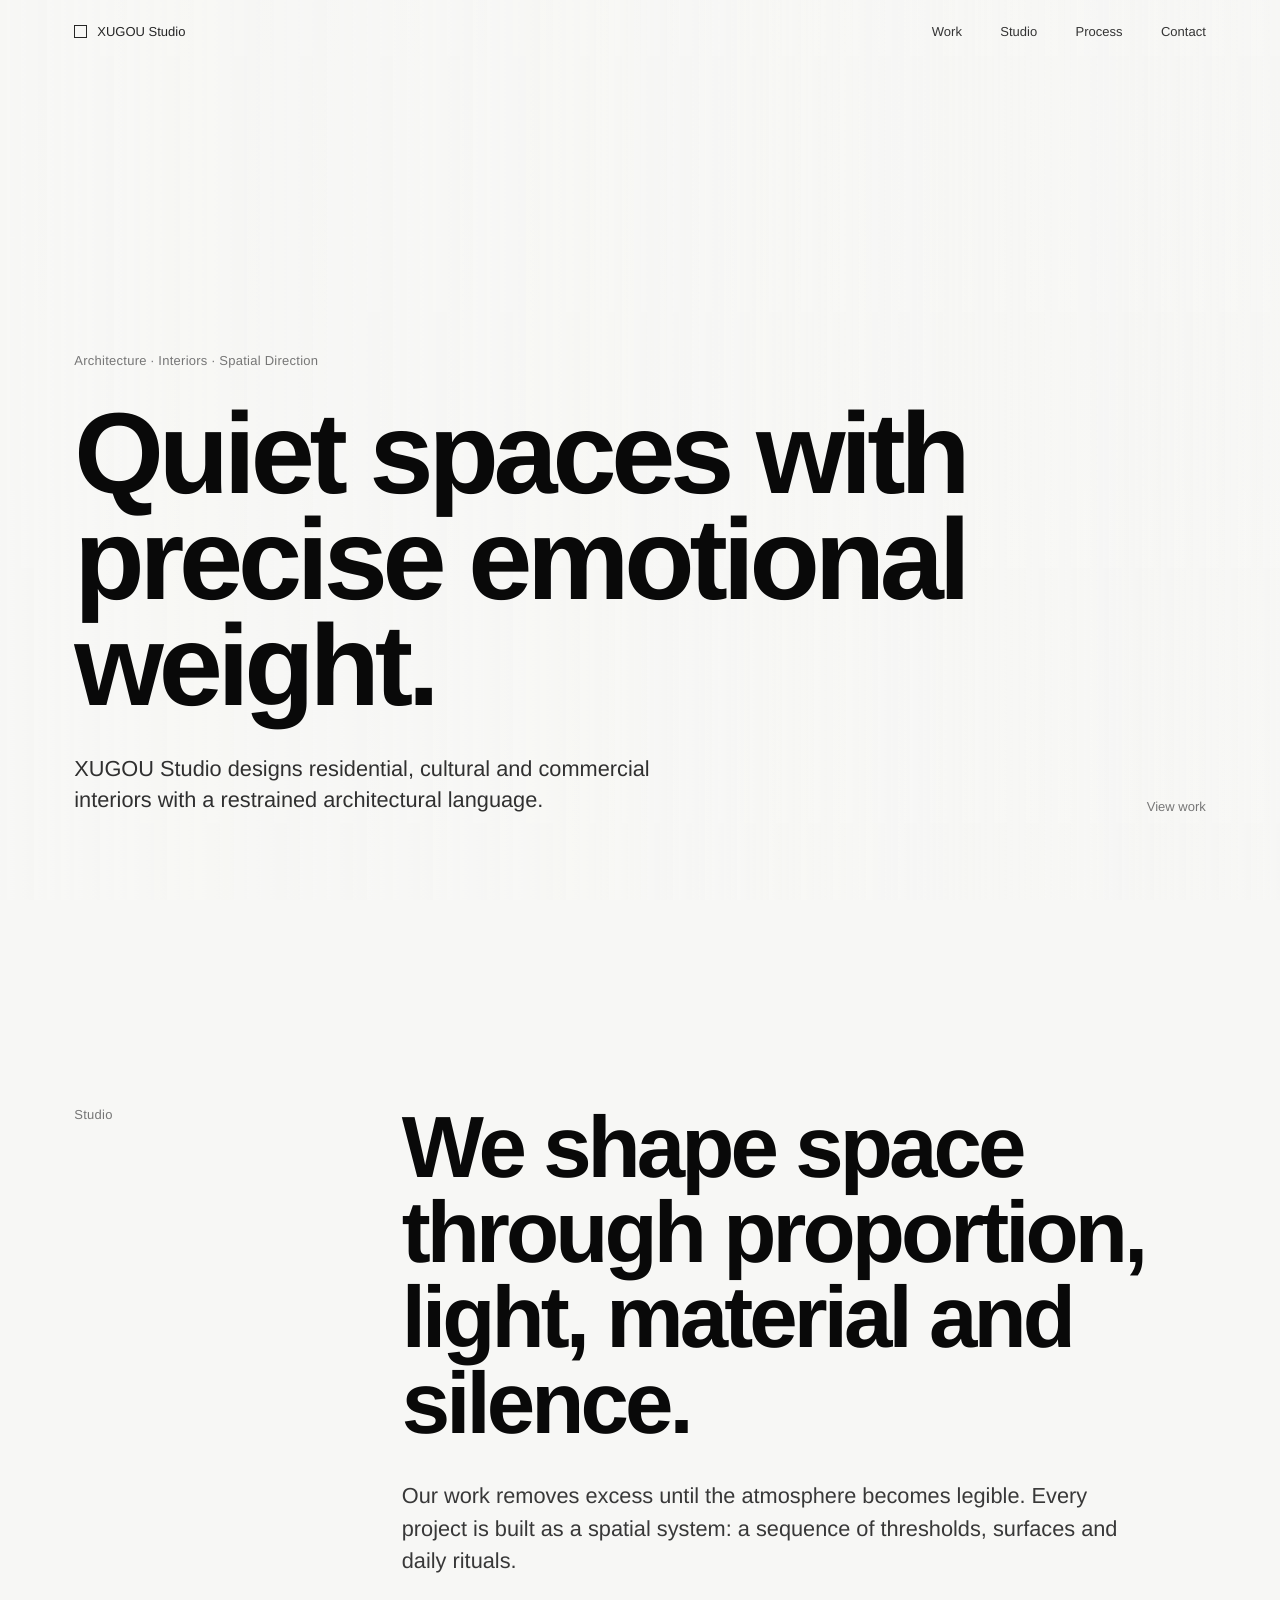
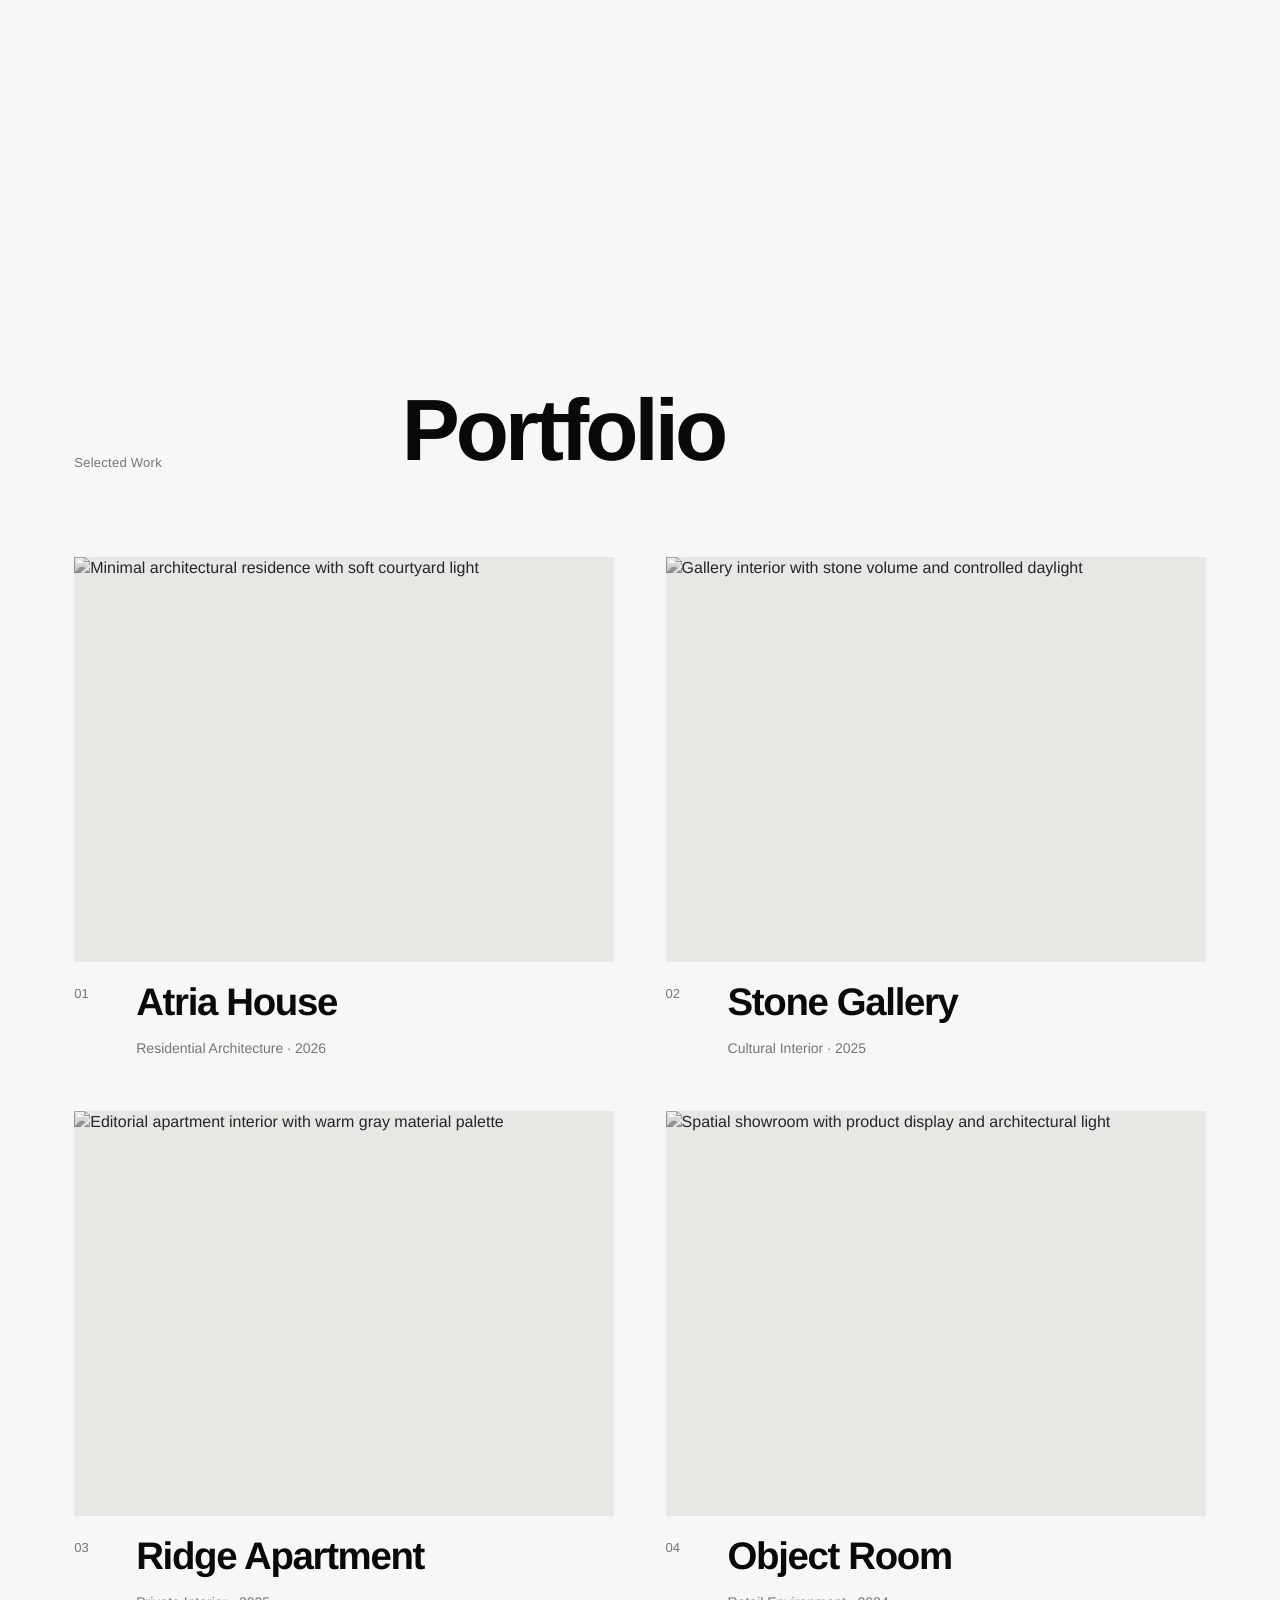
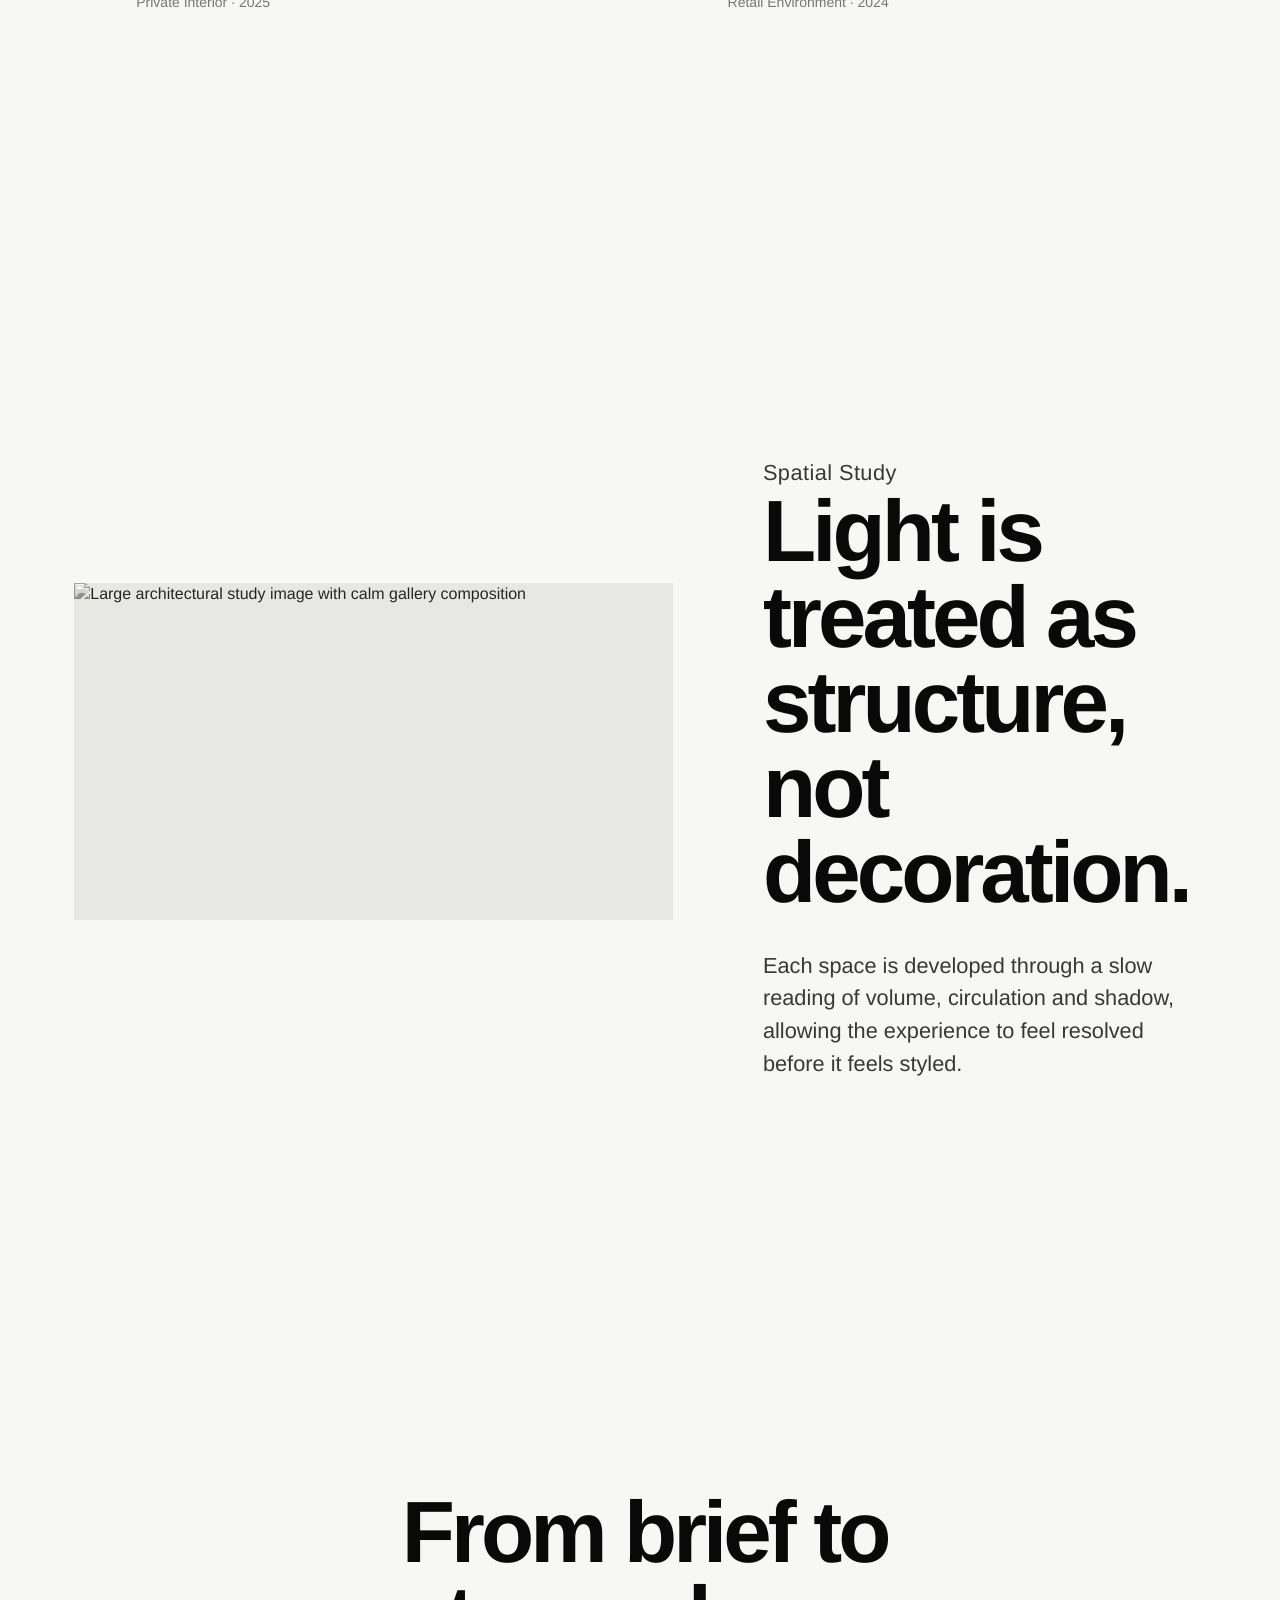
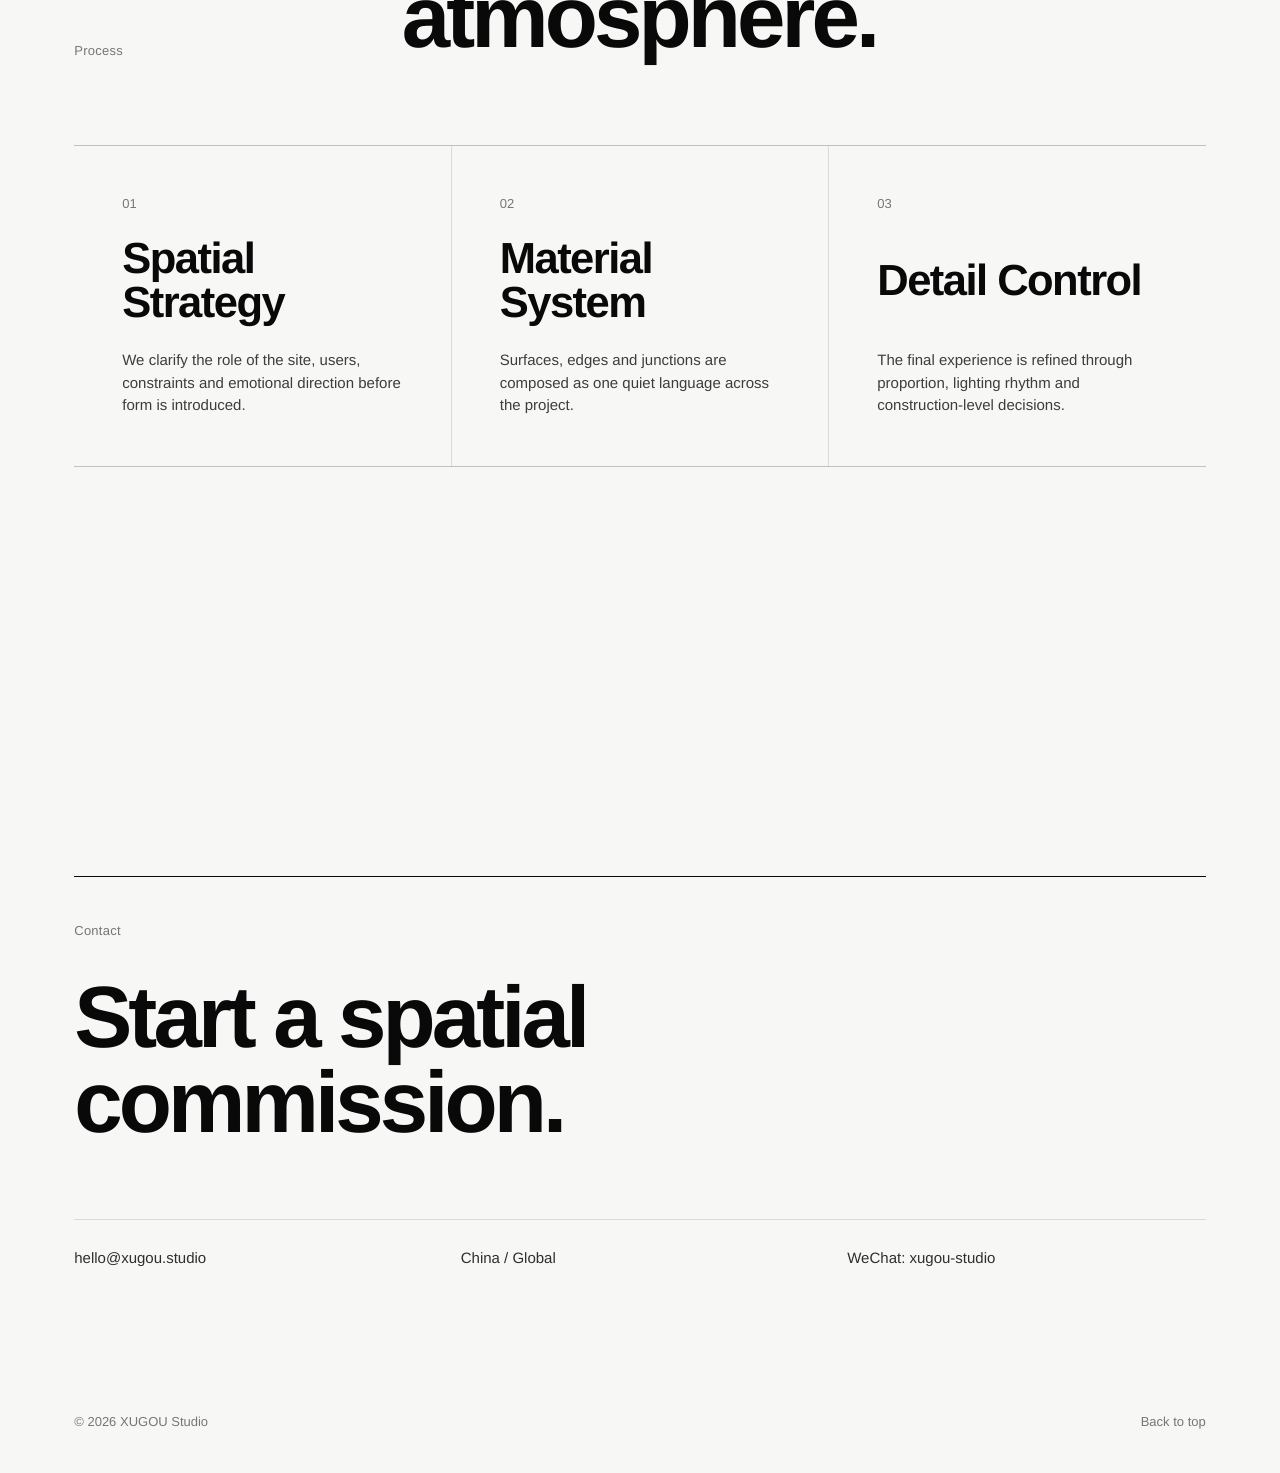
==== commit 64f21750: "build-apple-style-spatial-portfolio-v12" ====
--- a/index.html
+++ b/index.html
@@ -3,11 +3,13 @@
 <head>
   <meta charset="UTF-8">
   <meta name="viewport" content="width=device-width, initial-scale=1.0">
-  <meta name="description" content="XUGOU is a design studio working across architecture, interiors and product design.">
-  <title>XUGOU Studio | Industrial Design Studio</title>
+  <meta name="description" content="XUGOU Studio is an architectural portfolio website for spatial design, interiors and gallery-like residential work.">
+  <title>XUGOU Studio | Architectural Portfolio</title>
   <link rel="stylesheet" href="style.css">
 </head>
 <body>
+  <div class="ambient-layer" aria-hidden="true"></div>
+
   <header class="site-header" data-header>
     <a class="brand" href="#top" aria-label="XUGOU Studio home">
       <span class="brand-mark"></span>
@@ -15,134 +17,146 @@
     </a>
     <nav class="site-nav" aria-label="Primary navigation">
       <a href="#work">Work</a>
-      <a href="#services">Services</a>
-      <a href="#principles">Principles</a>
+      <a href="#studio">Studio</a>
+      <a href="#process">Process</a>
       <a href="#contact">Contact</a>
     </nav>
   </header>
 
   <main id="top">
-    <section class="hero">
-      <div class="hero-inner">
-        <p class="meta-line">Architecture · Interior · Product Design</p>
-        <h1>
-          <span class="en">Clarity in Space, Objects and Experience.</span>
-          <span class="zh">以清晰的秩序，设计空间、物件与体验。</span>
-        </h1>
-        <p class="hero-sub">
-          <span class="en">A design studio focused on clarity, function and refined spatial experience.</span>
-          <span class="zh">专注于清晰秩序、功能逻辑与精细体验的设计工作室。</span>
+    <section class="hero" aria-labelledby="hero-title">
+      <div class="hero-bg" data-parallax aria-hidden="true"></div>
+      <div class="hero-content reveal">
+        <p class="eyebrow">Architecture · Interiors · Spatial Direction</p>
+        <h1 id="hero-title">Quiet spaces with precise emotional weight.</h1>
+        <p class="hero-copy">
+          XUGOU Studio designs residential, cultural and commercial interiors with a restrained architectural language.
         </p>
       </div>
-      <figure class="hero-visual">
-        <img src="assets/studio-hero.svg" alt="Minimal grayscale architectural composition">
-      </figure>
+      <a class="scroll-cue" href="#work" aria-label="Scroll to selected work">
+        <span>View work</span>
+      </a>
     </section>
 
-    <section class="section work" id="work">
-      <div class="section-head">
-        <p class="section-label">Selected Projects</p>
-        <p class="section-note zh">项目索引</p>
-      </div>
-      <div class="work-list" aria-label="Selected project list">
-        <a class="work-row" href="#contact">
-          <span class="work-no">01</span>
-          <span class="work-title">Urban Residence</span>
-          <span class="work-type"><span class="en">Architecture</span><span class="zh">建筑设计</span></span>
-          <span class="work-year">2025</span>
-          <span class="work-arrow" aria-hidden="true">→</span>
-        </a>
-        <a class="work-row" href="#contact">
-          <span class="work-no">02</span>
-          <span class="work-title">Minimal Apartment</span>
-          <span class="work-type"><span class="en">Interior</span><span class="zh">室内设计</span></span>
-          <span class="work-year">2025</span>
-          <span class="work-arrow" aria-hidden="true">→</span>
-        </a>
-        <a class="work-row" href="#contact">
-          <span class="work-no">03</span>
-          <span class="work-title">Object Light</span>
-          <span class="work-type"><span class="en">Product</span><span class="zh">产品设计</span></span>
-          <span class="work-year">2024</span>
-          <span class="work-arrow" aria-hidden="true">→</span>
-        </a>
+    <section class="intro section-pad" id="studio">
+      <div class="intro-grid">
+        <p class="section-kicker reveal">Studio</p>
+        <div class="intro-copy reveal">
+          <h2>We shape space through proportion, light, material and silence.</h2>
+          <p>
+            Our work removes excess until the atmosphere becomes legible. Every project is built as a spatial system: a sequence of thresholds, surfaces and daily rituals.
+          </p>
+        </div>
       </div>
     </section>
 
-    <section class="section services" id="services">
-      <div class="section-head">
-        <p class="section-label">Services</p>
-        <p class="section-note zh">服务范围</p>
+    <section class="work section-pad" id="work" aria-labelledby="work-title">
+      <div class="section-head reveal">
+        <p class="section-kicker">Selected Work</p>
+        <h2 id="work-title">Portfolio</h2>
       </div>
-      <div class="service-list">
-        <article class="service-item">
-          <h2><span class="en">Architecture Design</span><span class="zh">建筑设计</span></h2>
-          <p><span class="en">Spatial strategy, concept design and architectural expression.</span><span class="zh">空间策略、概念设计与建筑表达。</span></p>
+
+      <div class="project-grid">
+        <article class="project-card reveal">
+          <a href="#contact" aria-label="View project Atria House">
+            <figure>
+              <img src="https://placehold.co/800x600/f1f1ef/151515?text=Atria+House" alt="Minimal architectural residence with soft courtyard light">
+            </figure>
+            <div class="project-meta">
+              <span>01</span>
+              <h3>Atria House</h3>
+              <p>Residential Architecture · 2026</p>
+            </div>
+          </a>
         </article>
-        <article class="service-item">
-          <h2><span class="en">Interior Design</span><span class="zh">室内设计</span></h2>
-          <p><span class="en">Interior systems shaped by function, material and atmosphere.</span><span class="zh">以功能、材料与氛围构建室内系统。</span></p>
+
+        <article class="project-card reveal">
+          <a href="#contact" aria-label="View project Stone Gallery">
+            <figure>
+              <img src="https://placehold.co/800x600/e6e4df/151515?text=Stone+Gallery" alt="Gallery interior with stone volume and controlled daylight">
+            </figure>
+            <div class="project-meta">
+              <span>02</span>
+              <h3>Stone Gallery</h3>
+              <p>Cultural Interior · 2025</p>
+            </div>
+          </a>
         </article>
-        <article class="service-item">
-          <h2><span class="en">Product Design</span><span class="zh">产品设计</span></h2>
-          <p><span class="en">Objects designed with clarity, usability and refined detail.</span><span class="zh">以清晰、可用与精细细节定义产品。</span></p>
+
+        <article class="project-card reveal">
+          <a href="#contact" aria-label="View project Ridge Apartment">
+            <figure>
+              <img src="https://placehold.co/800x600/dededa/151515?text=Ridge+Apartment" alt="Editorial apartment interior with warm gray material palette">
+            </figure>
+            <div class="project-meta">
+              <span>03</span>
+              <h3>Ridge Apartment</h3>
+              <p>Private Interior · 2025</p>
+            </div>
+          </a>
+        </article>
+
+        <article class="project-card reveal">
+          <a href="#contact" aria-label="View project Object Room">
+            <figure>
+              <img src="https://placehold.co/800x600/f5f5f3/151515?text=Object+Room" alt="Spatial showroom with product display and architectural light">
+            </figure>
+            <div class="project-meta">
+              <span>04</span>
+              <h3>Object Room</h3>
+              <p>Retail Environment · 2024</p>
+            </div>
+          </a>
         </article>
       </div>
     </section>
 
-    <section class="section principles" id="principles">
-      <div class="section-head">
-        <p class="section-label">Principles</p>
-        <p class="section-note zh">设计原则</p>
+    <section class="feature section-pad">
+      <div class="feature-image reveal">
+        <img src="https://placehold.co/1920x1080/e9e8e4/151515?text=Spatial+Study" alt="Large architectural study image with calm gallery composition">
       </div>
-      <div class="principle-list">
-        <article class="principle-item">
-          <span class="principle-no">01</span>
-          <h2><span class="en">Less, but better.</span><span class="zh">少，但更好。</span></h2>
+      <div class="feature-copy reveal">
+        <p class="section-kicker">Spatial Study</p>
+        <h2>Light is treated as structure, not decoration.</h2>
+        <p>
+          Each space is developed through a slow reading of volume, circulation and shadow, allowing the experience to feel resolved before it feels styled.
+        </p>
+      </div>
+    </section>
+
+    <section class="process section-pad" id="process">
+      <div class="section-head reveal">
+        <p class="section-kicker">Process</p>
+        <h2>From brief to atmosphere.</h2>
+      </div>
+      <div class="process-list">
+        <article class="process-item reveal">
+          <span>01</span>
+          <h3>Spatial Strategy</h3>
+          <p>We clarify the role of the site, users, constraints and emotional direction before form is introduced.</p>
         </article>
-        <article class="principle-item">
-          <span class="principle-no">02</span>
-          <h2><span class="en">Function defines form.</span><span class="zh">功能定义形式。</span></h2>
+        <article class="process-item reveal">
+          <span>02</span>
+          <h3>Material System</h3>
+          <p>Surfaces, edges and junctions are composed as one quiet language across the project.</p>
         </article>
-        <article class="principle-item">
-          <span class="principle-no">03</span>
-          <h2><span class="en">Clarity over decoration.</span><span class="zh">清晰胜过装饰。</span></h2>
-        </article>
-        <article class="principle-item">
-          <span class="principle-no">04</span>
-          <h2><span class="en">Detail builds trust.</span><span class="zh">细节建立信任。</span></h2>
+        <article class="process-item reveal">
+          <span>03</span>
+          <h3>Detail Control</h3>
+          <p>The final experience is refined through proportion, lighting rhythm and construction-level decisions.</p>
         </article>
       </div>
     </section>
 
-    <section class="section statement">
-      <p>
-        <span class="en">We use one method across scale: from spatial order to tactile objects, from function to experience.</span>
-        <span class="zh">我们以统一的方法处理不同尺度：从空间秩序到可触摸的物件，从功能逻辑到体验细节。</span>
-      </p>
-    </section>
-
-    <section class="contact" id="contact">
-      <div class="contact-head">
-        <p class="section-label">Contact</p>
-        <h2><span class="en">Start with a clear brief.</span><span class="zh">从一个清晰的设计需求开始。</span></h2>
-      </div>
-      <div class="contact-list">
-        <a href="mailto:hello@xugou.studio">
-          <span class="contact-key">Email</span>
-          <span class="contact-value">hello@xugou.studio</span>
-          <span class="zh">项目合作</span>
-        </a>
-        <a href="tel:+862160880126">
-          <span class="contact-key">WeChat</span>
-          <span class="contact-value">xugou-studio</span>
-          <span class="zh">微信咨询</span>
-        </a>
-        <span>
-          <span class="contact-key">Location</span>
-          <span class="contact-value">China / Global</span>
-          <span class="zh">中国 / 全球</span>
-        </span>
+    <section class="contact section-pad" id="contact">
+      <div class="contact-inner reveal">
+        <p class="section-kicker">Contact</p>
+        <h2>Start a spatial commission.</h2>
+        <div class="contact-row">
+          <a href="mailto:hello@xugou.studio">hello@xugou.studio</a>
+          <span>China / Global</span>
+          <span>WeChat: xugou-studio</span>
+        </div>
       </div>
     </section>
   </main>
--- a/style.css
+++ b/style.css
@@ -1,11 +1,12 @@
 :root {
-  --bg: #f5f5f3;
-  --paper: #ffffff;
-  --ink: #0b0b0b;
-  --muted: #6c6c6c;
-  --soft: #a7a7a7;
-  --line: rgba(11, 11, 11, 0.11);
-  --dark-line: rgba(255, 255, 255, 0.14);
+  --bg: #f7f7f5;
+  --ink: #090909;
+  --text: #262626;
+  --muted: #767676;
+  --line: rgba(9, 9, 9, 0.12);
+  --glass: rgba(247, 247, 245, 0.74);
+  --page-x: clamp(22px, 5.8vw, 96px);
+  --max: 1320px;
   --ease: cubic-bezier(0.2, 0.8, 0.2, 1);
 }
 
@@ -19,12 +20,20 @@
 
 body {
   margin: 0;
+  min-width: 320px;
   background: var(--bg);
-  color: var(--ink);
-  font-family: Inter, "Microsoft YaHei", sans-serif;
-  line-height: 1.55;
+  color: var(--text);
+  font-family: -apple-system, BlinkMacSystemFont, "SF Pro Display", "Inter", "Helvetica Neue", Arial, "Noto Sans SC", sans-serif;
+  line-height: 1.5;
+  letter-spacing: 0;
+  text-rendering: geometricPrecision;
   opacity: 0;
-  animation: pageIn 900ms var(--ease) forwards;
+  animation: pageIn 1s var(--ease) forwards;
+}
+
+body::selection {
+  background: #111111;
+  color: #ffffff;
 }
 
 a {
@@ -35,6 +44,25 @@
 img {
   display: block;
   width: 100%;
+}
+
+h1,
+h2,
+h3,
+p,
+figure {
+  margin: 0;
+}
+
+.ambient-layer {
+  position: fixed;
+  inset: 0;
+  z-index: -2;
+  background-image: linear-gradient(rgba(247, 247, 245, 0.88), rgba(247, 247, 245, 0.94)), url("https://placehold.co/1920x1080/e6e6e2/151515?text=Architectural+Background");
+  background-size: cover;
+  background-position: center;
+  opacity: 0.22;
+  pointer-events: none;
 }
 
 .site-header {
@@ -42,407 +70,315 @@
   inset: 0 0 auto;
   z-index: 10;
   display: grid;
-  grid-template-columns: 1fr auto 1fr;
+  grid-template-columns: 1fr auto;
   align-items: center;
-  padding: 20px clamp(20px, 4vw, 64px);
-  border-bottom: 1px solid transparent;
-  color: var(--paper);
-  transition: background 360ms var(--ease), color 360ms var(--ease), border-color 360ms var(--ease);
+  padding: 22px var(--page-x);
+  transition: background 1s var(--ease), border-color 1s var(--ease), padding 1s var(--ease);
 }
 
 .site-header.is-scrolled {
-  background: rgba(245, 245, 243, 0.86);
-  border-color: var(--line);
-  color: var(--ink);
-  backdrop-filter: blur(18px);
+  padding-top: 16px;
+  padding-bottom: 16px;
+  background: var(--glass);
+  border-bottom: 1px solid var(--line);
+  backdrop-filter: blur(24px);
 }
 
 .brand,
-.site-nav,
-.header-link {
+.site-nav {
+  font-size: 13px;
+  font-weight: 500;
+}
+
+.brand {
+  display: inline-flex;
+  align-items: center;
+  gap: 10px;
+  width: fit-content;
+}
+
+.brand-mark {
+  width: 13px;
+  height: 13px;
+  border: 1.5px solid currentColor;
+}
+
+.site-nav {
   display: flex;
-  align-items: center;
-}
-
-.brand {
-  gap: 10px;
-  font-size: 13px;
-  font-weight: 700;
-  letter-spacing: 0;
-}
-
-.brand-mark {
-  width: 18px;
-  height: 18px;
-  border: 2px solid currentColor;
-  border-right-color: transparent;
-}
-
-.site-nav {
-  gap: clamp(22px, 3vw, 48px);
-  font-size: 12px;
-  text-transform: uppercase;
+  gap: clamp(18px, 3vw, 42px);
+  color: #343434;
 }
 
 .site-nav a,
-.header-link,
-.hero-index a,
-.work-item,
-.contact-line a,
-.site-footer a {
-  transition: transform 520ms var(--ease), color 520ms var(--ease), opacity 520ms var(--ease), background 520ms var(--ease);
+.site-footer a,
+.contact-row a {
+  transition: transform 1s var(--ease), color 1s var(--ease);
 }
 
 .site-nav a:hover,
-.hero-index a:hover,
-.contact-line a:hover,
-.site-footer a:hover {
+.site-footer a:hover,
+.contact-row a:hover {
+  color: #000000;
   transform: translateX(5px);
 }
 
-.header-link {
-  justify-self: end;
-  min-height: 34px;
-  padding: 0 15px;
-  border: 1px solid currentColor;
-  border-radius: 999px;
-  font-size: 12px;
-}
-
-.header-link:hover {
-  transform: translateX(4px);
-  background: currentColor;
-}
-
 .hero {
+  position: relative;
+  min-height: 100vh;
   min-height: 100svh;
   display: grid;
-  grid-template-columns: minmax(96px, 0.5fr) minmax(0, 1.55fr) minmax(360px, 0.95fr);
-  grid-template-rows: 1fr auto;
-  gap: clamp(28px, 4vw, 72px);
-  padding: 112px clamp(20px, 4vw, 64px) 42px;
-  background: var(--ink);
-  color: var(--paper);
-}
-
-.hero-rail {
-  display: flex;
-  flex-direction: column;
-  justify-content: flex-end;
-  gap: 18px;
-  min-height: 0;
-  color: rgba(255, 255, 255, 0.48);
-  font-size: 11px;
-  line-height: 1.35;
-  text-transform: uppercase;
-}
-
-.hero-copy {
-  align-self: end;
-  padding-bottom: 8vh;
+  align-items: end;
+  overflow: hidden;
+  padding: 150px var(--page-x) 84px;
+}
+
+.hero-bg {
+  position: absolute;
+  inset: 0;
+  z-index: -1;
+  background-image: linear-gradient(90deg, rgba(247, 247, 245, 0.94) 0%, rgba(247, 247, 245, 0.76) 46%, rgba(247, 247, 245, 0.32) 100%), url("https://placehold.co/1920x1080/e9e8e4/151515?text=Hero+Architecture");
+  background-size: cover;
+  background-position: center;
+  transform: translate3d(0, 0, 0) scale(1.04);
+  will-change: transform;
+}
+
+.hero-content {
+  width: min(100%, var(--max));
+  margin: 0 auto;
 }
 
 .eyebrow,
 .section-kicker {
-  margin: 0;
   color: var(--muted);
-  font-size: 12px;
-  font-weight: 700;
-  letter-spacing: 0.08em;
-  text-transform: uppercase;
-}
-
-.hero .eyebrow {
-  margin-bottom: 26px;
-  color: rgba(255, 255, 255, 0.52);
-}
-
-h1,
-h2,
-h3,
-p {
-  margin-top: 0;
-}
-
-h1,
-h2 {
-  font-family: Inter, "Microsoft YaHei", sans-serif;
-  font-weight: 600;
-  line-height: 0.96;
-  letter-spacing: 0;
+  font-size: 13px;
+  font-weight: 500;
+  letter-spacing: 0.02em;
 }
 
 h1 {
-  margin-bottom: 34px;
-  font-size: clamp(74px, 13.5vw, 210px);
-}
-
-.hero-statement {
-  max-width: 760px;
-  margin: 0;
-  color: rgba(255, 255, 255, 0.78);
-  font-size: clamp(28px, 4.2vw, 72px);
-  font-weight: 500;
-  line-height: 1.06;
-  letter-spacing: 0;
-}
-
-.hero-media {
-  align-self: stretch;
-  margin: 0;
-  border-left: 1px solid var(--dark-line);
+  max-width: 980px;
+  margin-top: 30px;
+  color: var(--ink);
+  font-size: clamp(56px, 9vw, 118px);
+  font-weight: 590;
+  letter-spacing: -0.045em;
+  line-height: 0.92;
+}
+
+.hero-copy {
+  max-width: 620px;
+  margin-top: 34px;
+  color: #303030;
+  font-size: clamp(18px, 1.7vw, 24px);
+  line-height: 1.45;
+}
+
+.scroll-cue {
+  position: absolute;
+  right: var(--page-x);
+  bottom: 84px;
+  color: var(--muted);
+  font-size: 13px;
+  transition: transform 1s var(--ease), color 1s var(--ease);
+}
+
+.scroll-cue:hover {
+  color: var(--ink);
+  transform: translateY(6px);
+}
+
+.section-pad {
+  width: min(calc(100% - (var(--page-x) * 2)), var(--max));
+  margin: 0 auto;
+  padding: clamp(140px, 16vw, 220px) 0;
+}
+
+.intro-grid {
+  display: grid;
+  grid-template-columns: minmax(150px, 0.28fr) 1fr;
+  gap: clamp(32px, 8vw, 132px);
+}
+
+.intro-copy h2,
+.section-head h2,
+.feature-copy h2,
+.contact h2 {
+  color: var(--ink);
+  font-size: clamp(42px, 6.8vw, 92px);
+  font-weight: 580;
+  letter-spacing: -0.045em;
+  line-height: 0.98;
+}
+
+.intro-copy p,
+.feature-copy p {
+  max-width: 720px;
+  margin-top: 34px;
+  color: #383838;
+  font-size: clamp(17px, 1.7vw, 22px);
+}
+
+.section-head {
+  display: grid;
+  grid-template-columns: minmax(150px, 0.28fr) 1fr;
+  gap: clamp(32px, 8vw, 132px);
+  align-items: end;
+  margin-bottom: 84px;
+}
+
+.project-grid {
+  display: grid;
+  grid-template-columns: repeat(2, minmax(0, 1fr));
+  gap: clamp(28px, 4vw, 56px);
+}
+
+.project-card {
+  min-width: 0;
+}
+
+.project-card a {
+  display: block;
+}
+
+.project-card figure {
   overflow: hidden;
-}
-
-.hero-media img {
-  height: 100%;
-  min-height: 560px;
+  background: #e7e7e3;
+}
+
+.project-card img {
+  aspect-ratio: 4 / 3;
   object-fit: cover;
   filter: grayscale(1);
-  transition: transform 900ms var(--ease), opacity 900ms var(--ease);
-}
-
-.hero-media:hover img {
+  transition: transform 1s var(--ease), filter 1s var(--ease), opacity 1s var(--ease);
+}
+
+.project-card:hover img {
   transform: scale(1.01);
-}
-
-.hero-index {
-  grid-column: 2 / 4;
-  display: grid;
-  grid-template-columns: repeat(3, minmax(0, 1fr));
-  border-top: 1px solid var(--dark-line);
-  border-bottom: 1px solid var(--dark-line);
-}
-
-.hero-index a {
-  min-height: 66px;
-  display: flex;
+  filter: grayscale(0.82);
+  opacity: 0.96;
+}
+
+.project-meta {
+  display: grid;
+  grid-template-columns: 42px 1fr;
+  gap: 16px 20px;
+  padding-top: 22px;
+}
+
+.project-meta span {
+  grid-row: span 2;
+  color: var(--muted);
+  font-size: 13px;
+}
+
+.project-meta h3 {
+  color: var(--ink);
+  font-size: clamp(24px, 3vw, 42px);
+  font-weight: 560;
+  letter-spacing: -0.035em;
+  line-height: 1;
+}
+
+.project-meta p {
+  color: var(--muted);
+  font-size: 14px;
+}
+
+.feature {
+  display: grid;
+  grid-template-columns: minmax(0, 1.15fr) minmax(320px, 0.85fr);
+  gap: clamp(36px, 7vw, 96px);
   align-items: center;
-  border-right: 1px solid var(--dark-line);
-  color: rgba(255, 255, 255, 0.72);
-  font-size: 13px;
-}
-
-.hero-index a:last-child {
-  border-right: 0;
-}
-
-.section {
-  padding: clamp(112px, 14vw, 190px) clamp(20px, 4vw, 64px);
+}
+
+.feature-image {
+  overflow: hidden;
+  background: #e7e7e3;
+}
+
+.feature-image img {
+  aspect-ratio: 16 / 9;
+  object-fit: cover;
+  filter: grayscale(1);
+}
+
+.process-list {
+  display: grid;
+  grid-template-columns: repeat(3, 1fr);
+  gap: 1px;
+  background: var(--line);
+  border-top: 1px solid var(--line);
   border-bottom: 1px solid var(--line);
 }
 
-.studio-grid {
-  display: grid;
-  grid-template-columns: minmax(0, 1.35fr) minmax(280px, 0.65fr);
-  gap: clamp(42px, 8vw, 132px);
-  margin-top: 42px;
-}
-
-.studio h2,
-.contact h2 {
-  max-width: 1120px;
-  margin-bottom: 0;
-  font-size: clamp(44px, 7vw, 118px);
-  line-height: 1.02;
-}
-
-.studio-copy {
-  align-self: end;
-}
-
-.studio-copy p {
-  color: var(--muted);
-  font-size: clamp(18px, 1.7vw, 24px);
-  line-height: 1.58;
-}
-
-.facts {
-  display: grid;
-  grid-template-columns: repeat(3, 1fr);
-  margin: 34px 0 0;
-  border-top: 1px solid var(--line);
-}
-
-.facts div {
-  padding: 18px 10px 0 0;
-  border-right: 1px solid var(--line);
-}
-
-.facts div:last-child {
-  border-right: 0;
-}
-
-.facts dt {
-  font-size: 34px;
-  font-weight: 700;
-}
-
-.facts dd {
-  margin: 3px 0 0;
-  color: var(--muted);
-  font-size: 12px;
-}
-
-.section-title {
-  display: grid;
-  grid-template-columns: minmax(160px, 0.34fr) 1fr;
-  align-items: end;
-  margin-bottom: 48px;
-}
-
-.section-title h2 {
-  margin: 0;
-  font-size: clamp(48px, 7vw, 120px);
-}
-
-.work-list {
-  border-top: 1px solid var(--ink);
-}
-
-.work-item {
-  display: grid;
-  grid-template-columns: 72px minmax(260px, 1.1fr) minmax(190px, 0.7fr) 92px 28px;
-  gap: clamp(18px, 4vw, 72px);
-  align-items: center;
-  padding: clamp(26px, 4vw, 52px) 0;
-  border-bottom: 1px solid var(--line);
-}
-
-.work-no {
-  color: var(--soft);
-  font-size: 13px;
-  font-weight: 600;
-}
-
-.work-item h3 {
-  margin-bottom: 0;
-  font-size: clamp(30px, 4.2vw, 66px);
-  font-family: Inter, "Microsoft YaHei", sans-serif;
-  font-weight: 500;
-  line-height: 1;
-}
-
-.work-type,
-.work-year,
-.work-arrow {
-  color: var(--muted);
-  font-size: 15px;
-}
-
-.work-arrow {
-  justify-self: end;
-  font-size: 20px;
-}
-
-.work-item:hover {
-  transform: translateX(6px);
-}
-
-.work-item:hover .work-arrow {
-  color: var(--ink);
-}
-
-.method-board {
-  display: grid;
-  grid-template-columns: repeat(4, 1fr);
-  margin-top: 30px;
-  border-top: 1px solid var(--line);
-  border-left: 0;
-}
-
-.method-board article {
+.process-item {
   min-height: 320px;
   display: flex;
   flex-direction: column;
-  padding: 24px;
-  border-right: 0;
-  border-bottom: 1px solid var(--line);
-}
-
-.method-board span {
-  color: var(--soft);
-  font-weight: 700;
-}
-
-.method-board h3 {
-  margin: auto 0 18px;
-  font-size: clamp(26px, 3vw, 48px);
-  font-weight: 500;
-}
-
-.method-board p {
-  margin: 0;
+  justify-content: space-between;
+  background: var(--bg);
+  padding: clamp(28px, 4vw, 48px);
+}
+
+.process-item span {
   color: var(--muted);
-}
-
-.scope-list {
-  display: flex;
-  flex-wrap: wrap;
-  gap: 0;
-  margin-top: 42px;
+  font-size: 13px;
+}
+
+.process-item h3 {
+  color: var(--ink);
+  font-size: clamp(28px, 3.4vw, 46px);
+  font-weight: 560;
+  letter-spacing: -0.035em;
+  line-height: 1;
+}
+
+.process-item p {
+  color: #3d3d3d;
+  font-size: 15px;
+}
+
+.contact {
+  padding-bottom: clamp(100px, 11vw, 160px);
+}
+
+.contact-inner {
+  border-top: 1px solid var(--ink);
+  padding-top: 44px;
+}
+
+.contact h2 {
+  max-width: 860px;
+  margin-top: 34px;
+}
+
+.contact-row {
+  display: grid;
+  grid-template-columns: repeat(3, 1fr);
+  gap: 28px;
+  margin-top: 74px;
+  padding-top: 28px;
   border-top: 1px solid var(--line);
-}
-
-.scope-list span {
-  min-height: 74px;
-  width: 100%;
-  display: flex;
-  align-items: center;
-  padding: 0;
-  border: 0;
-  border-bottom: 1px solid var(--line);
-  background: transparent;
-  font-size: clamp(24px, 4vw, 60px);
-  font-family: Inter, "Microsoft YaHei", sans-serif;
-  font-weight: 500;
-}
-
-.contact {
-  padding: clamp(112px, 14vw, 190px) clamp(20px, 4vw, 64px);
-  background: var(--ink);
-  color: var(--paper);
-}
-
-.contact h2 {
-  margin-top: 26px;
-}
-
-.contact-line {
-  display: grid;
-  grid-template-columns: repeat(3, minmax(0, 1fr));
-  margin-top: 86px;
-  border-top: 1px solid var(--dark-line);
-}
-
-.contact-line a,
-.contact-line span {
-  min-height: 74px;
-  display: flex;
-  align-items: center;
-  border-right: 1px solid var(--dark-line);
-  color: rgba(255, 255, 255, 0.72);
-}
-
-.contact-line span {
-  border-right: 0;
+  color: #2f2f2f;
+  font-size: 15px;
 }
 
 .site-footer {
+  width: min(calc(100% - (var(--page-x) * 2)), var(--max));
+  margin: 0 auto;
   display: flex;
   justify-content: space-between;
-  gap: 18px;
-  padding: 24px clamp(18px, 3.5vw, 48px);
-  background: var(--ink);
-  border-top: 1px solid var(--dark-line);
-  color: rgba(255, 255, 255, 0.52);
-  font-size: 12px;
+  gap: 24px;
+  padding: 0 0 42px;
+  color: var(--muted);
+  font-size: 13px;
 }
 
 .reveal {
   opacity: 0;
-  transform: translateY(24px);
-  transition: opacity 900ms var(--ease), transform 900ms var(--ease);
+  transform: translateY(32px);
+  transition: opacity 1s var(--ease), transform 1s var(--ease);
 }
 
 .reveal.is-visible {
@@ -459,153 +395,96 @@
   }
 }
 
-@media (max-width: 980px) {
-  body {
-    background: var(--bg);
-  }
-
+@media (max-width: 860px) {
   .site-header {
-    grid-template-columns: 1fr auto;
+    padding: 20px var(--page-x);
   }
 
   .site-nav {
+    gap: 18px;
+    font-size: 12px;
+  }
+
+  .site-nav a:nth-child(2),
+  .site-nav a:nth-child(3) {
     display: none;
   }
 
   .hero {
+    min-height: 100svh;
+    padding-top: 116px;
+    padding-bottom: 56px;
+  }
+
+  .hero-bg {
+    background-image: linear-gradient(rgba(247, 247, 245, 0.88), rgba(247, 247, 245, 0.76)), url("https://placehold.co/1920x1080/e9e8e4/151515?text=Hero+Architecture");
+    background-position: 58% center;
+  }
+
+  h1 {
+    font-size: clamp(48px, 15vw, 72px);
+    line-height: 0.96;
+  }
+
+  .hero-copy {
+    font-size: 17px;
+  }
+
+  .scroll-cue {
+    left: var(--page-x);
+    right: auto;
+    bottom: 36px;
+  }
+
+  .section-pad {
+    width: calc(100% - (var(--page-x) * 2));
+    padding: 104px 0;
+  }
+
+  .intro-grid,
+  .section-head,
+  .feature,
+  .contact-row {
     grid-template-columns: 1fr;
-    grid-template-rows: auto;
-    gap: 34px;
-  }
-
-  .hero-rail {
-    display: none;
-  }
-
-  .hero-copy {
-    padding-bottom: 0;
-  }
-
-  .hero-media {
-    border-left: 0;
-  }
-
-  .hero-media img {
-    min-height: 360px;
-  }
-
-  .hero-index,
-  .studio-grid,
-  .section-title,
-  .work-item,
-  .method-board,
-  .contact-line {
+  }
+
+  .section-head {
+    gap: 18px;
+    margin-bottom: 48px;
+  }
+
+  .intro-copy h2,
+  .section-head h2,
+  .feature-copy h2,
+  .contact h2 {
+    font-size: clamp(38px, 11vw, 54px);
+  }
+
+  .project-grid,
+  .process-list {
     grid-template-columns: 1fr;
   }
 
-  .hero-index {
-    grid-column: auto;
-  }
-
-  .hero-index a,
-  .contact-line a,
-  .contact-line span {
-    border-right: 0;
-    border-bottom: 1px solid var(--dark-line);
-  }
-
-  .method-board article {
-    min-height: 220px;
-  }
-}
-
-@media (max-width: 560px) {
-  .site-header {
-    padding: 15px 16px;
-  }
-
-  .header-link {
-    display: none;
-  }
-
-  .hero {
-    min-height: auto;
-    padding: 86px 16px 22px;
-  }
-
-  h1 {
-    font-size: 74px;
-  }
-
-  .hero-statement {
-    font-size: 34px;
-    line-height: 1.08;
-  }
-
-  .section,
-  .contact {
-    padding-left: 16px;
-    padding-right: 16px;
-  }
-
-  .studio h2,
-  .contact h2 {
-    font-size: 42px;
-    line-height: 1.08;
-  }
-
-  .section-title h2 {
-    font-size: 54px;
-  }
-
-  .work-item {
-    position: relative;
-    grid-template-columns: 1fr;
-    gap: 10px;
-    padding: 30px 0;
-  }
-
-  .work-no {
-    grid-column: 1 / 2;
-  }
-
-  .work-name {
-    grid-column: 1 / 2;
-    padding-right: 36px;
-  }
-
-  .work-type,
-  .work-year {
-    font-size: 14px;
-  }
-
-  .work-arrow {
-    position: absolute;
-    top: 30px;
-    right: 0;
-  }
-
-  .facts {
-    grid-template-columns: 1fr;
-  }
-
-  .facts div {
-    border-right: 0;
-    border-bottom: 1px solid var(--line);
-    padding-bottom: 14px;
+  .project-meta {
+    grid-template-columns: 34px 1fr;
+  }
+
+  .feature {
+    gap: 40px;
+  }
+
+  .process-item {
+    min-height: 260px;
   }
 
   .site-footer {
     flex-direction: column;
-    padding-left: 16px;
-    padding-right: 16px;
-  }
-
-  .work-item:hover,
+    width: calc(100% - (var(--page-x) * 2));
+  }
+
   .site-nav a:hover,
-  .hero-index a:hover,
-  .contact-line a:hover,
-  .site-footer a:hover {
+  .site-footer a:hover,
+  .contact-row a:hover {
     transform: none;
   }
 }
@@ -616,8 +495,8 @@
   }
 
   body {
+    opacity: 1;
     animation: none;
-    opacity: 1;
   }
 
   *,
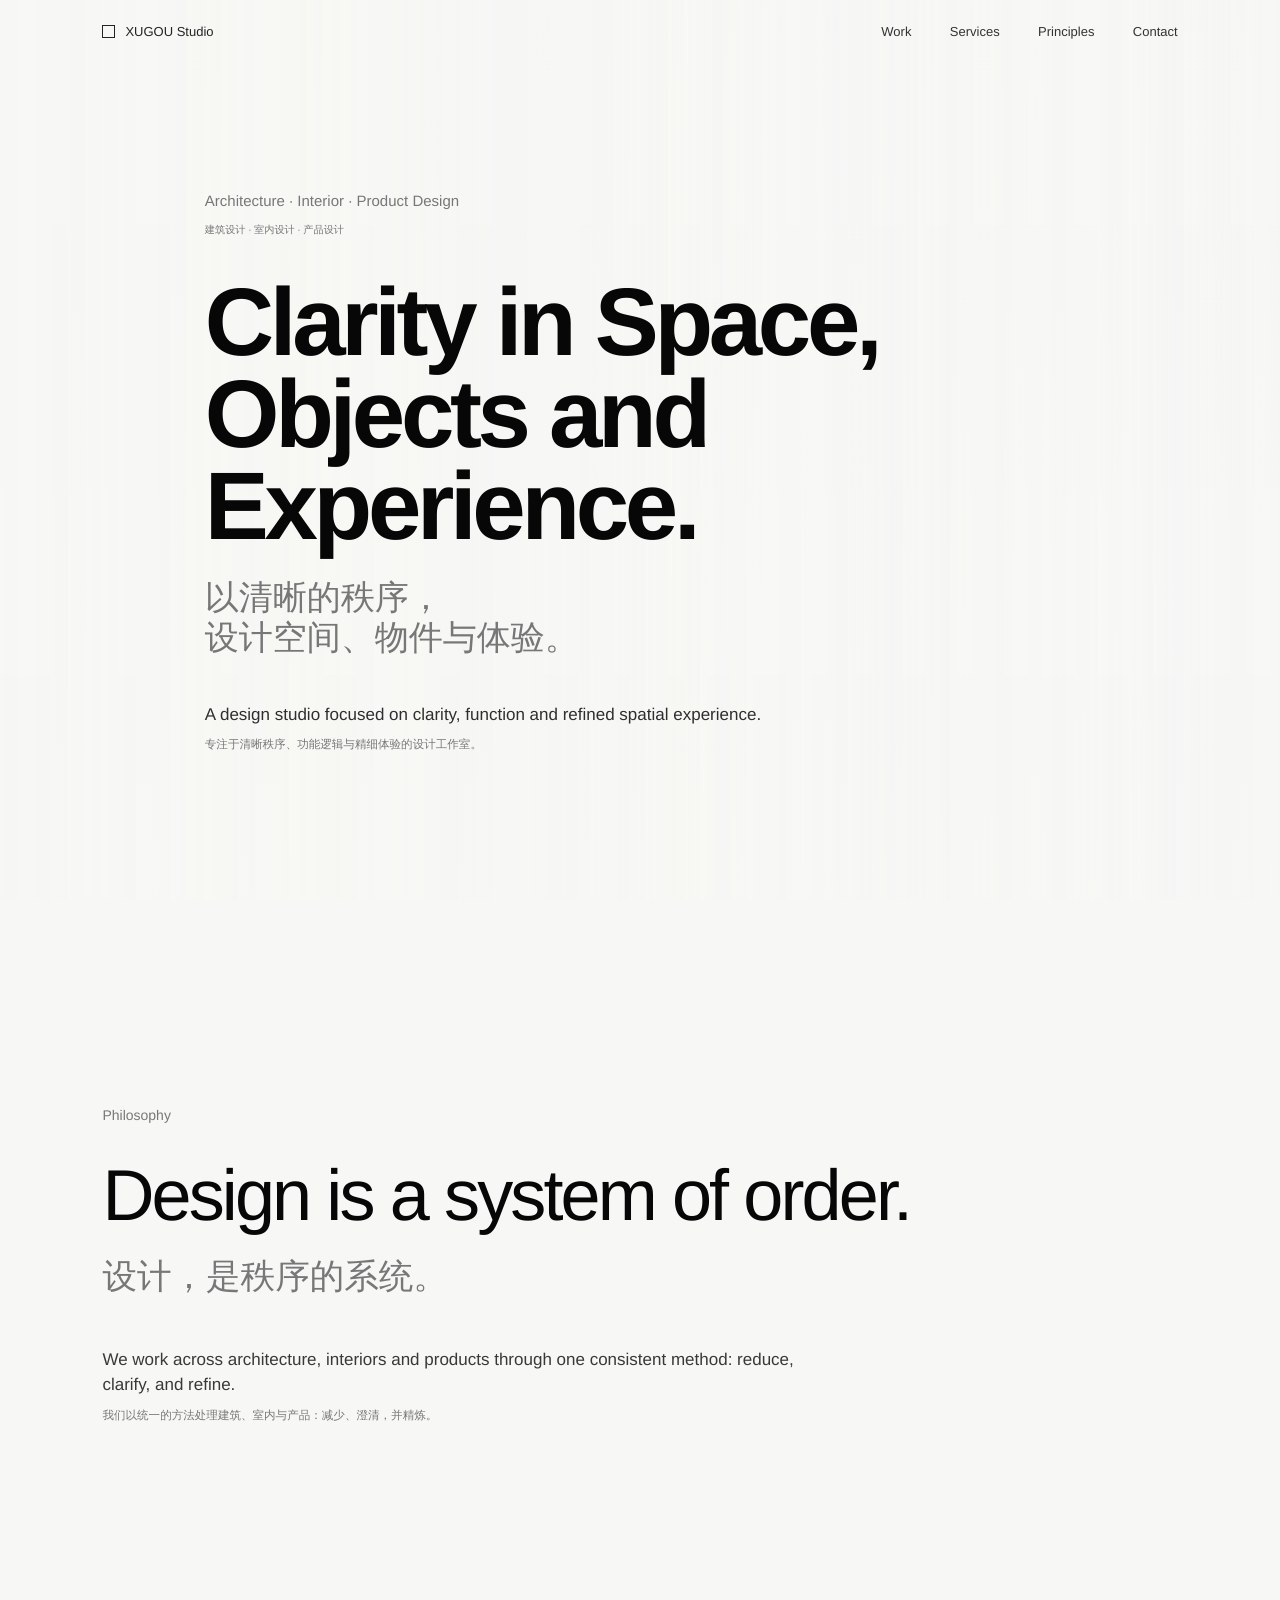
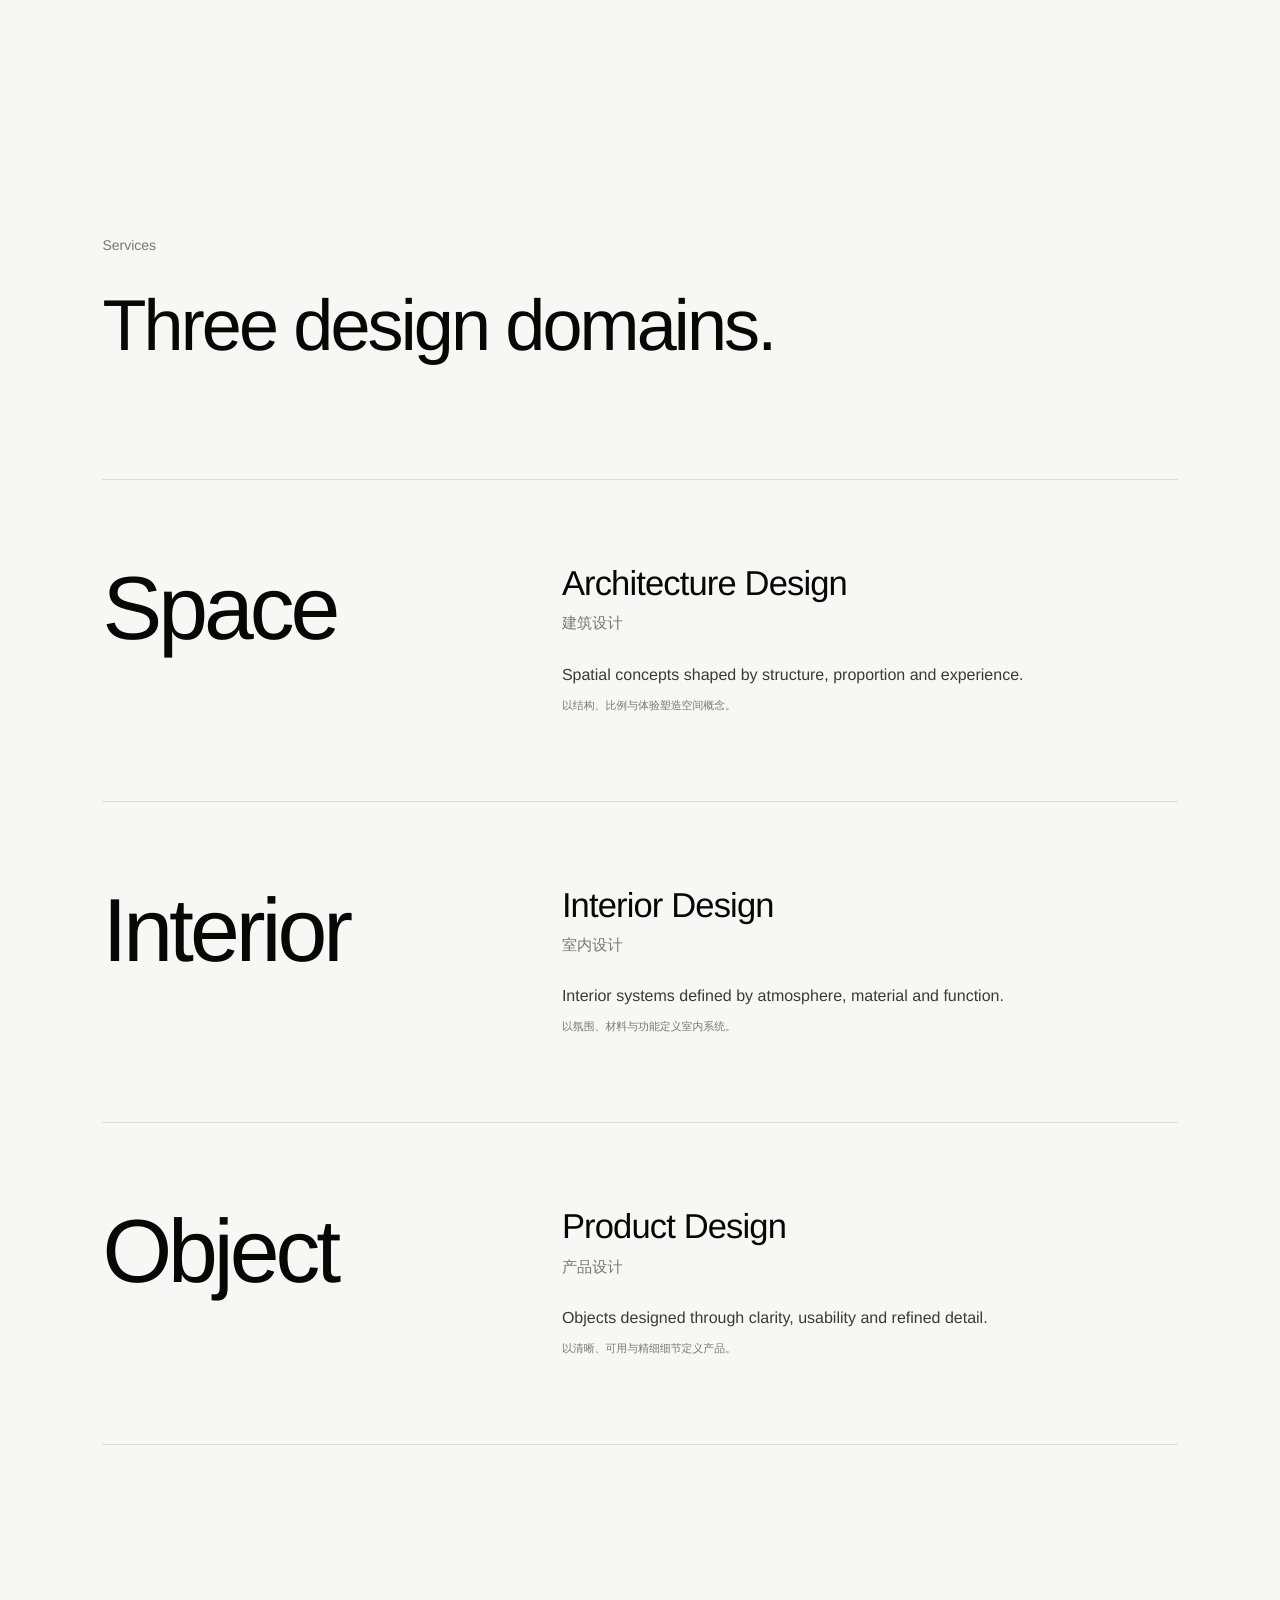
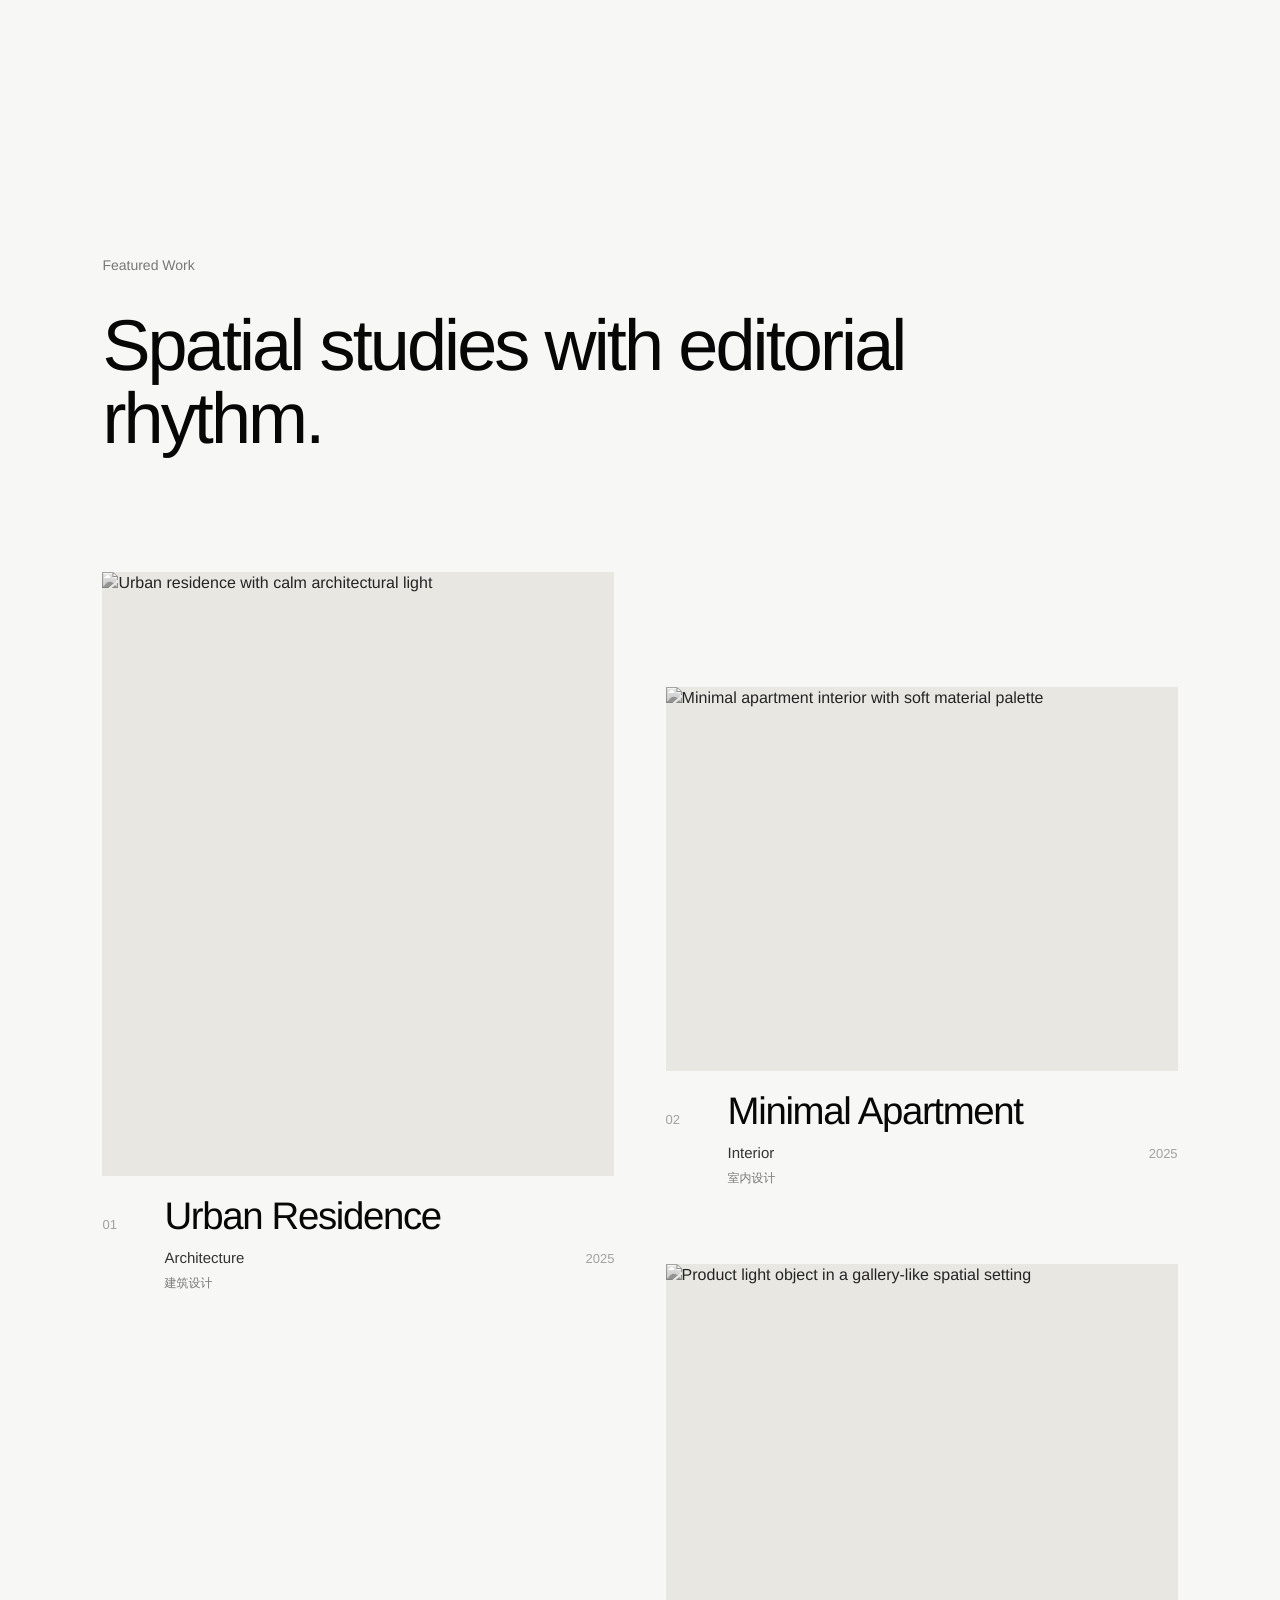
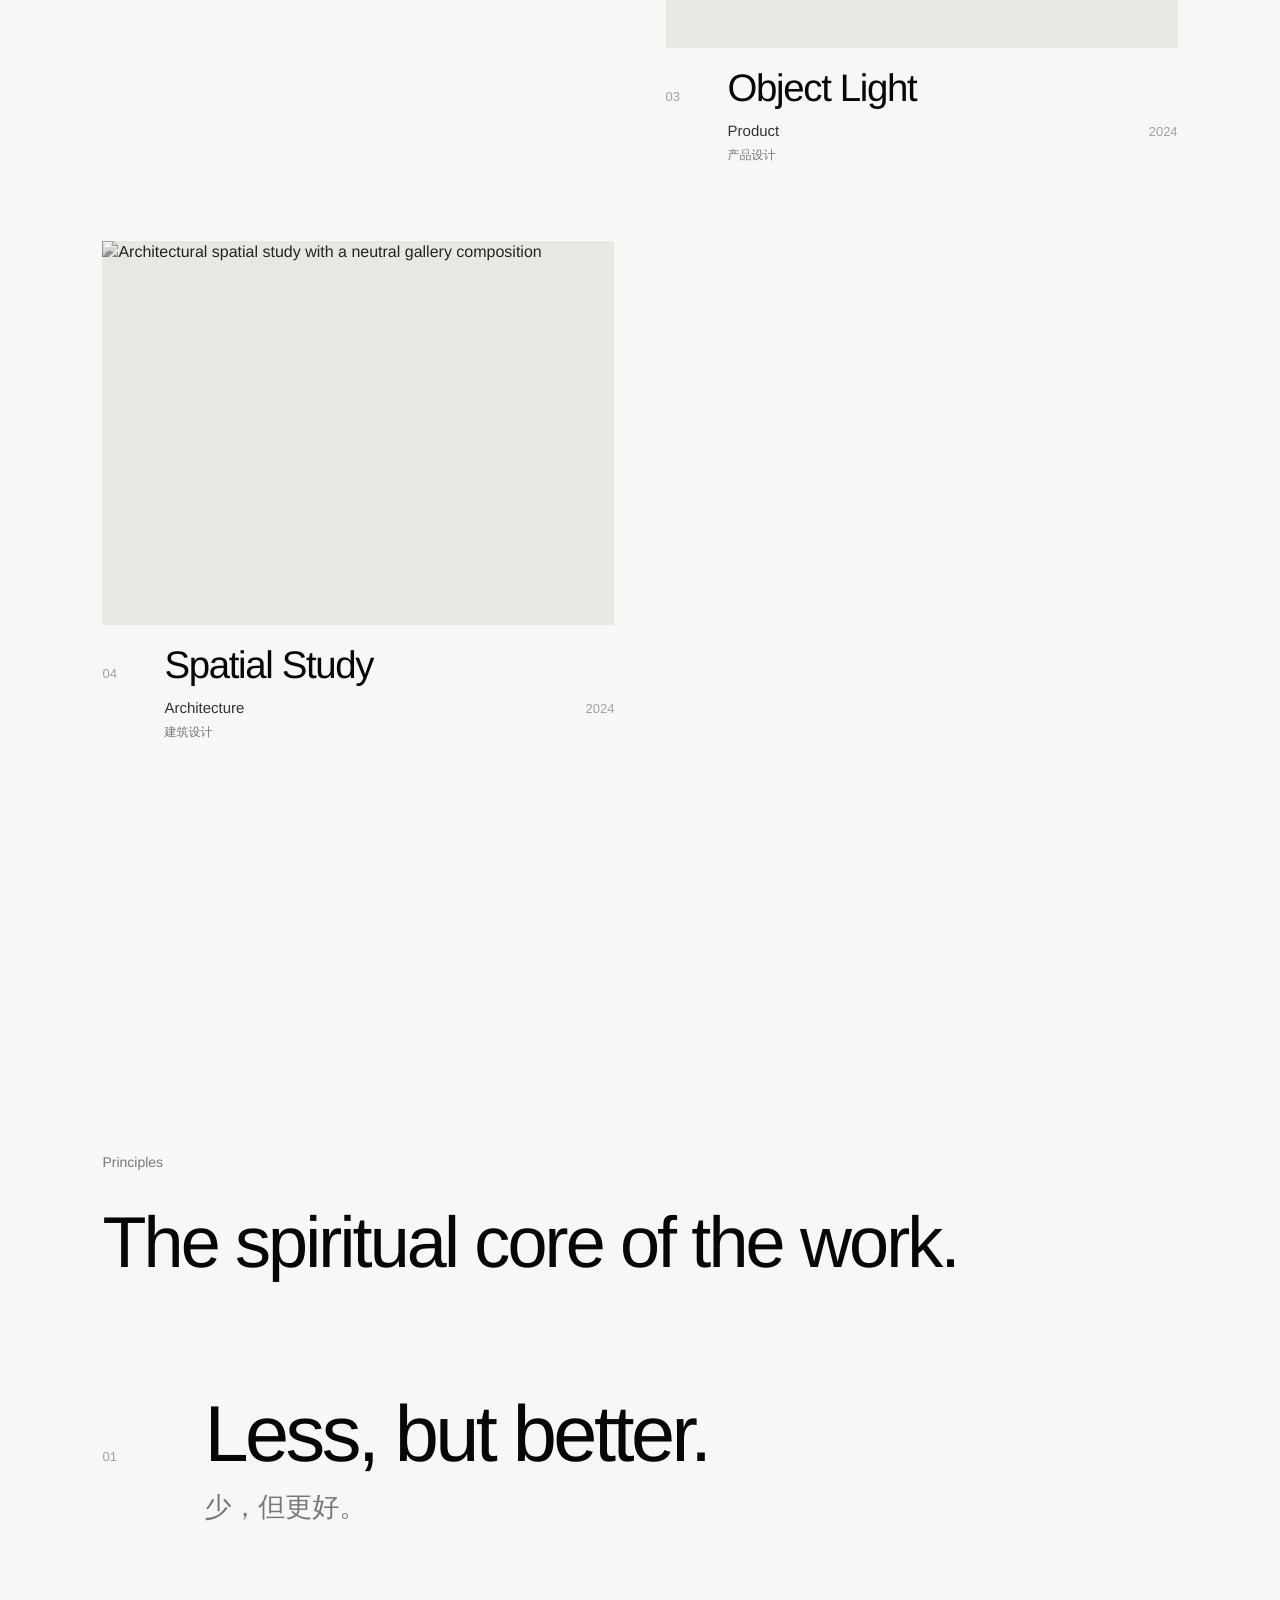
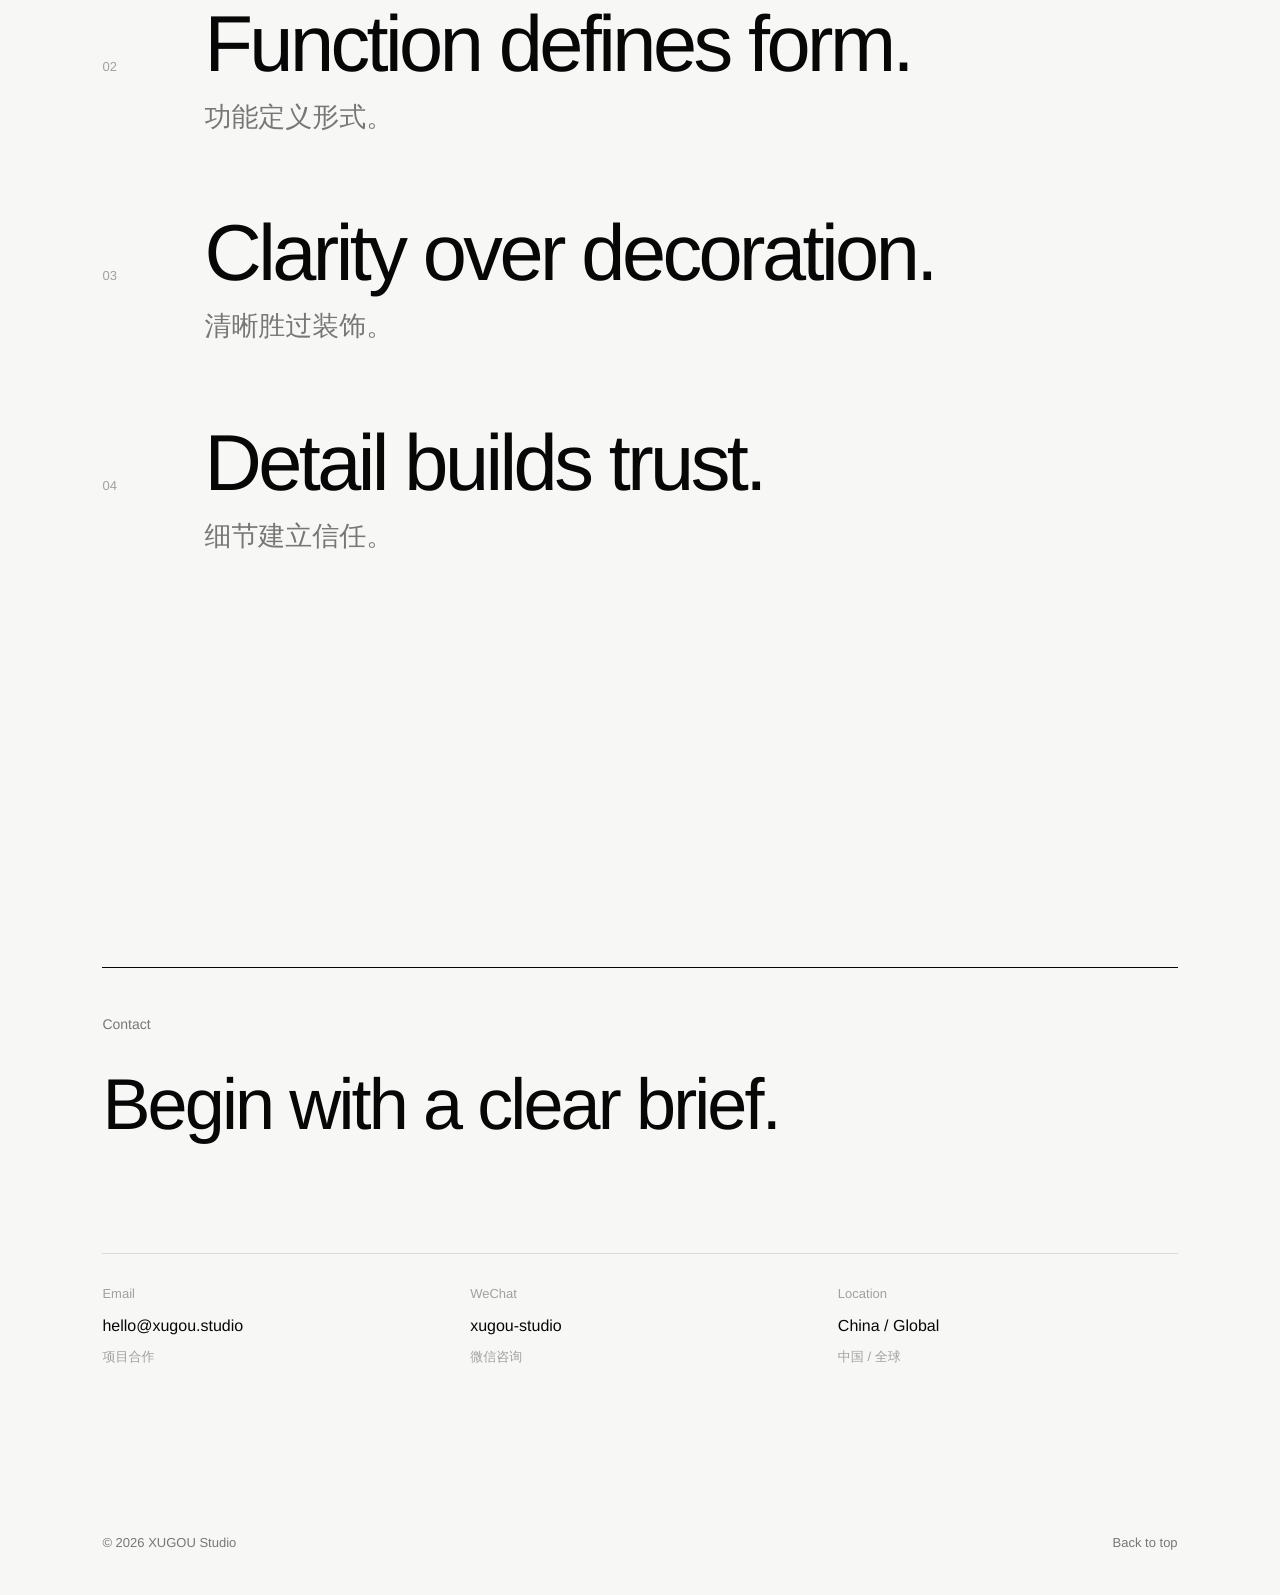
==== commit c1fa9ba5: "v13-apple-spatial-narrative-edition" ====
--- a/index.html
+++ b/index.html
@@ -3,12 +3,12 @@
 <head>
   <meta charset="UTF-8">
   <meta name="viewport" content="width=device-width, initial-scale=1.0">
-  <meta name="description" content="XUGOU Studio is an architectural portfolio website for spatial design, interiors and gallery-like residential work.">
-  <title>XUGOU Studio | Architectural Portfolio</title>
+  <meta name="description" content="XUGOU Studio is a premium spatial design studio for architecture, interiors and product design.">
+  <title>XUGOU Studio | Apple Spatial Narrative Edition</title>
   <link rel="stylesheet" href="style.css">
 </head>
 <body>
-  <div class="ambient-layer" aria-hidden="true"></div>
+  <div class="ambient-image" aria-hidden="true"></div>
 
   <header class="site-header" data-header>
     <a class="brand" href="#top" aria-label="XUGOU Studio home">
@@ -17,145 +17,207 @@
     </a>
     <nav class="site-nav" aria-label="Primary navigation">
       <a href="#work">Work</a>
-      <a href="#studio">Studio</a>
-      <a href="#process">Process</a>
+      <a href="#services">Services</a>
+      <a href="#principles">Principles</a>
       <a href="#contact">Contact</a>
     </nav>
   </header>
 
   <main id="top">
     <section class="hero" aria-labelledby="hero-title">
-      <div class="hero-bg" data-parallax aria-hidden="true"></div>
-      <div class="hero-content reveal">
-        <p class="eyebrow">Architecture · Interiors · Spatial Direction</p>
-        <h1 id="hero-title">Quiet spaces with precise emotional weight.</h1>
-        <p class="hero-copy">
-          XUGOU Studio designs residential, cultural and commercial interiors with a restrained architectural language.
+      <div class="hero-media" data-parallax aria-hidden="true"></div>
+      <div class="hero-inner reveal">
+        <p class="hero-subtitle">
+          <span class="en">Architecture · Interior · Product Design</span>
+          <span class="zh">建筑设计 · 室内设计 · 产品设计</span>
         </p>
-      </div>
-      <a class="scroll-cue" href="#work" aria-label="Scroll to selected work">
-        <span>View work</span>
-      </a>
-    </section>
-
-    <section class="intro section-pad" id="studio">
-      <div class="intro-grid">
-        <p class="section-kicker reveal">Studio</p>
-        <div class="intro-copy reveal">
-          <h2>We shape space through proportion, light, material and silence.</h2>
-          <p>
-            Our work removes excess until the atmosphere becomes legible. Every project is built as a spatial system: a sequence of thresholds, surfaces and daily rituals.
-          </p>
-        </div>
-      </div>
-    </section>
-
-    <section class="work section-pad" id="work" aria-labelledby="work-title">
-      <div class="section-head reveal">
-        <p class="section-kicker">Selected Work</p>
-        <h2 id="work-title">Portfolio</h2>
+        <h1 id="hero-title">
+          <span class="en">Clarity in Space,<br>Objects and Experience.</span>
+          <span class="zh">以清晰的秩序，<br>设计空间、物件与体验。</span>
+        </h1>
+        <p class="hero-description">
+          <span class="en">A design studio focused on clarity, function and refined spatial experience.</span>
+          <span class="zh">专注于清晰秩序、功能逻辑与精细体验的设计工作室。</span>
+        </p>
+      </div>
+    </section>
+
+    <section class="chapter philosophy" aria-labelledby="philosophy-title">
+      <div class="chapter-inner narrow reveal">
+        <p class="chapter-label">Philosophy</p>
+        <h2 id="philosophy-title">
+          <span class="en">Design is a system of order.</span>
+          <span class="zh">设计，是秩序的系统。</span>
+        </h2>
+        <p class="chapter-text">
+          <span class="en">We work across architecture, interiors and products through one consistent method: reduce, clarify, and refine.</span>
+          <span class="zh">我们以统一的方法处理建筑、室内与产品：减少、澄清，并精炼。</span>
+        </p>
+      </div>
+    </section>
+
+    <section class="chapter services" id="services" aria-labelledby="services-title">
+      <div class="chapter-head reveal">
+        <p class="chapter-label">Services</p>
+        <h2 id="services-title">Three design domains.</h2>
+      </div>
+
+      <div class="domain-list">
+        <article class="domain-item reveal">
+          <p class="domain-word">Space</p>
+          <div>
+            <h3>
+              <span class="en">Architecture Design</span>
+              <span class="zh">建筑设计</span>
+            </h3>
+            <p>
+              <span class="en">Spatial concepts shaped by structure, proportion and experience.</span>
+              <span class="zh">以结构、比例与体验塑造空间概念。</span>
+            </p>
+          </div>
+        </article>
+
+        <article class="domain-item reveal">
+          <p class="domain-word">Interior</p>
+          <div>
+            <h3>
+              <span class="en">Interior Design</span>
+              <span class="zh">室内设计</span>
+            </h3>
+            <p>
+              <span class="en">Interior systems defined by atmosphere, material and function.</span>
+              <span class="zh">以氛围、材料与功能定义室内系统。</span>
+            </p>
+          </div>
+        </article>
+
+        <article class="domain-item reveal">
+          <p class="domain-word">Object</p>
+          <div>
+            <h3>
+              <span class="en">Product Design</span>
+              <span class="zh">产品设计</span>
+            </h3>
+            <p>
+              <span class="en">Objects designed through clarity, usability and refined detail.</span>
+              <span class="zh">以清晰、可用与精细细节定义产品。</span>
+            </p>
+          </div>
+        </article>
+      </div>
+    </section>
+
+    <section class="chapter work" id="work" aria-labelledby="work-title">
+      <div class="chapter-head reveal">
+        <p class="chapter-label">Featured Work</p>
+        <h2 id="work-title">Spatial studies with editorial rhythm.</h2>
       </div>
 
       <div class="project-grid">
+        <article class="project-card project-card-large reveal">
+          <a href="#contact" aria-label="Discuss Urban Residence">
+            <figure>
+              <img src="https://placehold.co/800x600/eeeeeb/141414?text=Urban+Residence" alt="Urban residence with calm architectural light">
+            </figure>
+            <div class="project-info">
+              <span class="project-no">01</span>
+              <h3>Urban Residence</h3>
+              <p><span class="en">Architecture</span><span class="zh">建筑设计</span></p>
+              <span class="project-year">2025</span>
+            </div>
+          </a>
+        </article>
+
         <article class="project-card reveal">
-          <a href="#contact" aria-label="View project Atria House">
-            <figure>
-              <img src="https://placehold.co/800x600/f1f1ef/151515?text=Atria+House" alt="Minimal architectural residence with soft courtyard light">
-            </figure>
-            <div class="project-meta">
-              <span>01</span>
-              <h3>Atria House</h3>
-              <p>Residential Architecture · 2026</p>
+          <a href="#contact" aria-label="Discuss Minimal Apartment">
+            <figure>
+              <img src="https://placehold.co/800x600/e4e3df/141414?text=Minimal+Apartment" alt="Minimal apartment interior with soft material palette">
+            </figure>
+            <div class="project-info">
+              <span class="project-no">02</span>
+              <h3>Minimal Apartment</h3>
+              <p><span class="en">Interior</span><span class="zh">室内设计</span></p>
+              <span class="project-year">2025</span>
             </div>
           </a>
         </article>
 
         <article class="project-card reveal">
-          <a href="#contact" aria-label="View project Stone Gallery">
-            <figure>
-              <img src="https://placehold.co/800x600/e6e4df/151515?text=Stone+Gallery" alt="Gallery interior with stone volume and controlled daylight">
-            </figure>
-            <div class="project-meta">
-              <span>02</span>
-              <h3>Stone Gallery</h3>
-              <p>Cultural Interior · 2025</p>
+          <a href="#contact" aria-label="Discuss Object Light">
+            <figure>
+              <img src="https://placehold.co/800x600/f5f5f2/141414?text=Object+Light" alt="Product light object in a gallery-like spatial setting">
+            </figure>
+            <div class="project-info">
+              <span class="project-no">03</span>
+              <h3>Object Light</h3>
+              <p><span class="en">Product</span><span class="zh">产品设计</span></p>
+              <span class="project-year">2024</span>
             </div>
           </a>
         </article>
 
         <article class="project-card reveal">
-          <a href="#contact" aria-label="View project Ridge Apartment">
-            <figure>
-              <img src="https://placehold.co/800x600/dededa/151515?text=Ridge+Apartment" alt="Editorial apartment interior with warm gray material palette">
-            </figure>
-            <div class="project-meta">
-              <span>03</span>
-              <h3>Ridge Apartment</h3>
-              <p>Private Interior · 2025</p>
-            </div>
-          </a>
-        </article>
-
-        <article class="project-card reveal">
-          <a href="#contact" aria-label="View project Object Room">
-            <figure>
-              <img src="https://placehold.co/800x600/f5f5f3/151515?text=Object+Room" alt="Spatial showroom with product display and architectural light">
-            </figure>
-            <div class="project-meta">
-              <span>04</span>
-              <h3>Object Room</h3>
-              <p>Retail Environment · 2024</p>
-            </div>
-          </a>
-        </article>
-      </div>
-    </section>
-
-    <section class="feature section-pad">
-      <div class="feature-image reveal">
-        <img src="https://placehold.co/1920x1080/e9e8e4/151515?text=Spatial+Study" alt="Large architectural study image with calm gallery composition">
-      </div>
-      <div class="feature-copy reveal">
-        <p class="section-kicker">Spatial Study</p>
-        <h2>Light is treated as structure, not decoration.</h2>
-        <p>
-          Each space is developed through a slow reading of volume, circulation and shadow, allowing the experience to feel resolved before it feels styled.
-        </p>
-      </div>
-    </section>
-
-    <section class="process section-pad" id="process">
-      <div class="section-head reveal">
-        <p class="section-kicker">Process</p>
-        <h2>From brief to atmosphere.</h2>
-      </div>
-      <div class="process-list">
-        <article class="process-item reveal">
+          <a href="#contact" aria-label="Discuss Spatial Study">
+            <figure>
+              <img src="https://placehold.co/800x600/deddd8/141414?text=Spatial+Study" alt="Architectural spatial study with a neutral gallery composition">
+            </figure>
+            <div class="project-info">
+              <span class="project-no">04</span>
+              <h3>Spatial Study</h3>
+              <p><span class="en">Architecture</span><span class="zh">建筑设计</span></p>
+              <span class="project-year">2024</span>
+            </div>
+          </a>
+        </article>
+      </div>
+    </section>
+
+    <section class="chapter principles" id="principles" aria-labelledby="principles-title">
+      <div class="chapter-head reveal">
+        <p class="chapter-label">Principles</p>
+        <h2 id="principles-title">The spiritual core of the work.</h2>
+      </div>
+
+      <div class="principle-list">
+        <article class="principle-item reveal">
           <span>01</span>
-          <h3>Spatial Strategy</h3>
-          <p>We clarify the role of the site, users, constraints and emotional direction before form is introduced.</p>
-        </article>
-        <article class="process-item reveal">
+          <h3><span class="en">Less, but better.</span><span class="zh">少，但更好。</span></h3>
+        </article>
+        <article class="principle-item reveal">
           <span>02</span>
-          <h3>Material System</h3>
-          <p>Surfaces, edges and junctions are composed as one quiet language across the project.</p>
-        </article>
-        <article class="process-item reveal">
+          <h3><span class="en">Function defines form.</span><span class="zh">功能定义形式。</span></h3>
+        </article>
+        <article class="principle-item reveal">
           <span>03</span>
-          <h3>Detail Control</h3>
-          <p>The final experience is refined through proportion, lighting rhythm and construction-level decisions.</p>
-        </article>
-      </div>
-    </section>
-
-    <section class="contact section-pad" id="contact">
+          <h3><span class="en">Clarity over decoration.</span><span class="zh">清晰胜过装饰。</span></h3>
+        </article>
+        <article class="principle-item reveal">
+          <span>04</span>
+          <h3><span class="en">Detail builds trust.</span><span class="zh">细节建立信任。</span></h3>
+        </article>
+      </div>
+    </section>
+
+    <section class="chapter contact" id="contact" aria-labelledby="contact-title">
       <div class="contact-inner reveal">
-        <p class="section-kicker">Contact</p>
-        <h2>Start a spatial commission.</h2>
-        <div class="contact-row">
-          <a href="mailto:hello@xugou.studio">hello@xugou.studio</a>
-          <span>China / Global</span>
-          <span>WeChat: xugou-studio</span>
+        <p class="chapter-label">Contact</p>
+        <h2 id="contact-title">Begin with a clear brief.</h2>
+        <div class="contact-list">
+          <a href="mailto:hello@xugou.studio">
+            <span>Email</span>
+            <strong>hello@xugou.studio</strong>
+            <small>项目合作</small>
+          </a>
+          <a href="tel:+862160880126">
+            <span>WeChat</span>
+            <strong>xugou-studio</strong>
+            <small>微信咨询</small>
+          </a>
+          <div>
+            <span>Location</span>
+            <strong>China / Global</strong>
+            <small>中国 / 全球</small>
+          </div>
         </div>
       </div>
     </section>
--- a/style.css
+++ b/style.css
@@ -1,12 +1,14 @@
 :root {
   --bg: #f7f7f5;
-  --ink: #090909;
-  --text: #262626;
-  --muted: #767676;
-  --line: rgba(9, 9, 9, 0.12);
-  --glass: rgba(247, 247, 245, 0.74);
-  --page-x: clamp(22px, 5.8vw, 96px);
-  --max: 1320px;
+  --paper: #ffffff;
+  --ink: #070707;
+  --text: #242424;
+  --muted: #777777;
+  --quiet: #a1a1a1;
+  --line: rgba(7, 7, 7, 0.11);
+  --glass: rgba(247, 247, 245, 0.76);
+  --page-x: clamp(24px, 8vw, 112px);
+  --max: 1200px;
   --ease: cubic-bezier(0.2, 0.8, 0.2, 1);
 }
 
@@ -23,16 +25,16 @@
   min-width: 320px;
   background: var(--bg);
   color: var(--text);
-  font-family: -apple-system, BlinkMacSystemFont, "SF Pro Display", "Inter", "Helvetica Neue", Arial, "Noto Sans SC", sans-serif;
+  font-family: -apple-system, BlinkMacSystemFont, "Helvetica Neue", Arial, Inter, "Noto Sans SC", "PingFang SC", sans-serif;
   line-height: 1.5;
   letter-spacing: 0;
   text-rendering: geometricPrecision;
   opacity: 0;
-  animation: pageIn 1s var(--ease) forwards;
+  animation: pageFade 1s var(--ease) forwards;
 }
 
 body::selection {
-  background: #111111;
+  background: var(--ink);
   color: #ffffff;
 }
 
@@ -54,21 +56,36 @@
   margin: 0;
 }
 
-.ambient-layer {
+.en,
+.zh {
+  display: block;
+}
+
+.zh {
+  display: block;
+  margin-top: 10px;
+  color: #777777;
+  font-size: 0.68em;
+  font-weight: 400;
+  letter-spacing: 0;
+  line-height: 1.55;
+}
+
+.ambient-image {
   position: fixed;
   inset: 0;
-  z-index: -2;
-  background-image: linear-gradient(rgba(247, 247, 245, 0.88), rgba(247, 247, 245, 0.94)), url("https://placehold.co/1920x1080/e6e6e2/151515?text=Architectural+Background");
+  z-index: -3;
+  background-image: linear-gradient(rgba(247, 247, 245, 0.9), rgba(247, 247, 245, 0.94)), url("https://placehold.co/1920x1080/e7e6e1/141414?text=Spatial+Background");
   background-size: cover;
   background-position: center;
-  opacity: 0.22;
+  opacity: 0.2;
   pointer-events: none;
 }
 
 .site-header {
   position: fixed;
   inset: 0 0 auto;
-  z-index: 10;
+  z-index: 20;
   display: grid;
   grid-template-columns: 1fr auto;
   align-items: center;
@@ -105,20 +122,20 @@
 
 .site-nav {
   display: flex;
-  gap: clamp(18px, 3vw, 42px);
-  color: #343434;
+  gap: clamp(18px, 3vw, 44px);
+  color: #333333;
 }
 
 .site-nav a,
 .site-footer a,
-.contact-row a {
+.contact-list a {
   transition: transform 1s var(--ease), color 1s var(--ease);
 }
 
 .site-nav a:hover,
 .site-footer a:hover,
-.contact-row a:hover {
-  color: #000000;
+.contact-list a:hover {
+  color: var(--ink);
   transform: translateX(5px);
 }
 
@@ -127,123 +144,171 @@
   min-height: 100vh;
   min-height: 100svh;
   display: grid;
-  align-items: end;
+  align-items: center;
   overflow: hidden;
-  padding: 150px var(--page-x) 84px;
-}
-
-.hero-bg {
+  padding: 118px var(--page-x) 72px;
+}
+
+.hero-media {
   position: absolute;
   inset: 0;
-  z-index: -1;
-  background-image: linear-gradient(90deg, rgba(247, 247, 245, 0.94) 0%, rgba(247, 247, 245, 0.76) 46%, rgba(247, 247, 245, 0.32) 100%), url("https://placehold.co/1920x1080/e9e8e4/151515?text=Hero+Architecture");
+  z-index: -2;
+  background-image: linear-gradient(90deg, rgba(247, 247, 245, 0.96), rgba(247, 247, 245, 0.82) 46%, rgba(247, 247, 245, 0.46)), url("https://placehold.co/1920x1080/e9e8e3/141414?text=Clarity+in+Space");
   background-size: cover;
   background-position: center;
+  opacity: 0.86;
   transform: translate3d(0, 0, 0) scale(1.04);
   will-change: transform;
 }
 
-.hero-content {
-  width: min(100%, var(--max));
-  margin: 0 auto;
-}
-
-.eyebrow,
-.section-kicker {
+.hero-inner,
+.chapter,
+.site-footer {
+  width: min(calc(100% - (var(--page-x) * 2)), var(--max));
+  margin-inline: auto;
+}
+
+.hero-subtitle {
+  margin-bottom: 38px;
   color: var(--muted);
-  font-size: 13px;
+  font-size: 15px;
+  font-weight: 400;
+}
+
+h1 {
+  max-width: 920px;
+  color: var(--ink);
+  font-size: clamp(72px, 8.4vw, 96px);
+  font-weight: 560;
+  letter-spacing: -0.045em;
+  line-height: 0.96;
+}
+
+h1 .zh {
+  max-width: 680px;
+  margin-top: 24px;
+  font-size: clamp(24px, 2.7vw, 34px);
+  letter-spacing: 0;
+  line-height: 1.18;
+}
+
+.hero-description {
+  max-width: 620px;
+  margin-top: 44px;
+  color: #2f2f2f;
+  font-size: 17px;
+}
+
+.chapter {
+  padding: clamp(160px, 16vw, 230px) 0;
+}
+
+.chapter-inner.narrow {
+  max-width: 980px;
+}
+
+.chapter-label {
+  margin-bottom: 34px;
+  color: var(--muted);
+  font-size: 14px;
   font-weight: 500;
-  letter-spacing: 0.02em;
-}
-
-h1 {
-  max-width: 980px;
-  margin-top: 30px;
-  color: var(--ink);
-  font-size: clamp(56px, 9vw, 118px);
-  font-weight: 590;
+}
+
+.chapter h2,
+.chapter-inner h2 {
+  color: var(--ink);
+  font-size: clamp(48px, 6vw, 72px);
+  font-weight: 540;
+  letter-spacing: -0.04em;
+  line-height: 1.02;
+}
+
+.chapter h2 .zh,
+.chapter-inner h2 .zh {
+  max-width: 560px;
+  margin-top: 18px;
+  font-size: 0.48em;
+}
+
+.chapter-text {
+  max-width: 700px;
+  margin-top: 42px;
+  color: #393939;
+  font-size: 17px;
+}
+
+.chapter-head {
+  max-width: 880px;
+  margin-bottom: clamp(74px, 9vw, 116px);
+}
+
+.domain-list {
+  display: grid;
+  gap: 0;
+  border-top: 1px solid var(--line);
+}
+
+.domain-item {
+  display: grid;
+  grid-template-columns: minmax(250px, 0.58fr) minmax(0, 1fr);
+  gap: clamp(36px, 8vw, 120px);
+  padding: clamp(52px, 7vw, 86px) 0;
+  border-bottom: 1px solid var(--line);
+}
+
+.domain-word {
+  color: var(--ink);
+  font-size: clamp(54px, 7vw, 92px);
+  font-weight: 540;
   letter-spacing: -0.045em;
-  line-height: 0.92;
-}
-
-.hero-copy {
-  max-width: 620px;
-  margin-top: 34px;
-  color: #303030;
-  font-size: clamp(18px, 1.7vw, 24px);
-  line-height: 1.45;
-}
-
-.scroll-cue {
-  position: absolute;
-  right: var(--page-x);
-  bottom: 84px;
-  color: var(--muted);
-  font-size: 13px;
-  transition: transform 1s var(--ease), color 1s var(--ease);
-}
-
-.scroll-cue:hover {
-  color: var(--ink);
-  transform: translateY(6px);
-}
-
-.section-pad {
-  width: min(calc(100% - (var(--page-x) * 2)), var(--max));
-  margin: 0 auto;
-  padding: clamp(140px, 16vw, 220px) 0;
-}
-
-.intro-grid {
-  display: grid;
-  grid-template-columns: minmax(150px, 0.28fr) 1fr;
-  gap: clamp(32px, 8vw, 132px);
-}
-
-.intro-copy h2,
-.section-head h2,
-.feature-copy h2,
-.contact h2 {
-  color: var(--ink);
-  font-size: clamp(42px, 6.8vw, 92px);
-  font-weight: 580;
-  letter-spacing: -0.045em;
-  line-height: 0.98;
-}
-
-.intro-copy p,
-.feature-copy p {
-  max-width: 720px;
-  margin-top: 34px;
-  color: #383838;
-  font-size: clamp(17px, 1.7vw, 22px);
-}
-
-.section-head {
-  display: grid;
-  grid-template-columns: minmax(150px, 0.28fr) 1fr;
-  gap: clamp(32px, 8vw, 132px);
-  align-items: end;
-  margin-bottom: 84px;
+  line-height: 0.95;
+}
+
+.domain-item h3 {
+  color: var(--ink);
+  font-size: clamp(24px, 2.7vw, 36px);
+  font-weight: 520;
+  letter-spacing: -0.025em;
+  line-height: 1.05;
+}
+
+.domain-item h3 .zh {
+  font-size: 0.44em;
+}
+
+.domain-item p:last-child {
+  max-width: 540px;
+  margin-top: 28px;
+  color: #3a3a3a;
+  font-size: 16px;
 }
 
 .project-grid {
   display: grid;
   grid-template-columns: repeat(2, minmax(0, 1fr));
-  gap: clamp(28px, 4vw, 56px);
+  gap: clamp(48px, 6vw, 86px) clamp(28px, 4vw, 56px);
+  align-items: start;
 }
 
 .project-card {
   min-width: 0;
 }
 
+.project-card:nth-child(2) {
+  margin-top: clamp(70px, 9vw, 140px);
+}
+
+.project-card-large {
+  grid-row: span 2;
+}
+
 .project-card a {
   display: block;
 }
 
 .project-card figure {
   overflow: hidden;
-  background: #e7e7e3;
+  background: #e8e7e2;
 }
 
 .project-card img {
@@ -253,120 +318,122 @@
   transition: transform 1s var(--ease), filter 1s var(--ease), opacity 1s var(--ease);
 }
 
+.project-card-large img {
+  aspect-ratio: 4 / 4.72;
+}
+
 .project-card:hover img {
   transform: scale(1.01);
-  filter: grayscale(0.82);
+  filter: grayscale(0.86);
   opacity: 0.96;
 }
 
-.project-meta {
-  display: grid;
-  grid-template-columns: 42px 1fr;
-  gap: 16px 20px;
+.project-info {
+  display: grid;
+  grid-template-columns: 42px 1fr auto;
+  gap: 12px 20px;
   padding-top: 22px;
-}
-
-.project-meta span {
-  grid-row: span 2;
-  color: var(--muted);
+  align-items: baseline;
+}
+
+.project-no,
+.project-year {
+  color: var(--quiet);
   font-size: 13px;
 }
 
-.project-meta h3 {
-  color: var(--ink);
-  font-size: clamp(24px, 3vw, 42px);
-  font-weight: 560;
+.project-info h3 {
+  color: var(--ink);
+  font-size: clamp(25px, 3vw, 42px);
+  font-weight: 540;
   letter-spacing: -0.035em;
   line-height: 1;
 }
 
-.project-meta p {
-  color: var(--muted);
-  font-size: 14px;
-}
-
-.feature {
-  display: grid;
-  grid-template-columns: minmax(0, 1.15fr) minmax(320px, 0.85fr);
-  gap: clamp(36px, 7vw, 96px);
-  align-items: center;
-}
-
-.feature-image {
-  overflow: hidden;
-  background: #e7e7e3;
-}
-
-.feature-image img {
-  aspect-ratio: 16 / 9;
-  object-fit: cover;
-  filter: grayscale(1);
-}
-
-.process-list {
-  display: grid;
-  grid-template-columns: repeat(3, 1fr);
-  gap: 1px;
-  background: var(--line);
-  border-top: 1px solid var(--line);
-  border-bottom: 1px solid var(--line);
-}
-
-.process-item {
-  min-height: 320px;
-  display: flex;
-  flex-direction: column;
-  justify-content: space-between;
-  background: var(--bg);
-  padding: clamp(28px, 4vw, 48px);
-}
-
-.process-item span {
-  color: var(--muted);
+.project-info p {
+  grid-column: 2 / 3;
+  color: #343434;
+  font-size: 15px;
+}
+
+.project-info p .zh {
+  margin-top: 3px;
+  font-size: 12px;
+}
+
+.principle-list {
+  display: grid;
+  gap: clamp(44px, 6vw, 76px);
+}
+
+.principle-item {
+  display: grid;
+  grid-template-columns: 72px 1fr;
+  gap: 30px;
+  align-items: baseline;
+}
+
+.principle-item > span {
+  color: var(--quiet);
   font-size: 13px;
 }
 
-.process-item h3 {
-  color: var(--ink);
-  font-size: clamp(28px, 3.4vw, 46px);
-  font-weight: 560;
-  letter-spacing: -0.035em;
-  line-height: 1;
-}
-
-.process-item p {
-  color: #3d3d3d;
-  font-size: 15px;
+.principle-item h3 {
+  color: var(--ink);
+  font-size: clamp(42px, 6.2vw, 82px);
+  font-weight: 540;
+  letter-spacing: -0.045em;
+  line-height: 0.98;
+}
+
+.principle-item h3 .zh {
+  margin-top: 14px;
+  font-size: 0.34em;
 }
 
 .contact {
-  padding-bottom: clamp(100px, 11vw, 160px);
+  padding-bottom: clamp(110px, 12vw, 170px);
 }
 
 .contact-inner {
+  padding-top: 46px;
   border-top: 1px solid var(--ink);
-  padding-top: 44px;
 }
 
 .contact h2 {
-  max-width: 860px;
-  margin-top: 34px;
-}
-
-.contact-row {
+  max-width: 760px;
+}
+
+.contact-list {
   display: grid;
   grid-template-columns: repeat(3, 1fr);
   gap: 28px;
-  margin-top: 74px;
-  padding-top: 28px;
+  margin-top: clamp(72px, 9vw, 110px);
+  padding-top: 30px;
   border-top: 1px solid var(--line);
-  color: #2f2f2f;
-  font-size: 15px;
+}
+
+.contact-list > * {
+  min-height: 96px;
+}
+
+.contact-list span,
+.contact-list small {
+  display: block;
+  color: var(--quiet);
+  font-size: 13px;
+  font-weight: 400;
+}
+
+.contact-list strong {
+  display: block;
+  margin: 12px 0 8px;
+  color: var(--ink);
+  font-size: 16px;
+  font-weight: 500;
 }
 
 .site-footer {
-  width: min(calc(100% - (var(--page-x) * 2)), var(--max));
-  margin: 0 auto;
   display: flex;
   justify-content: space-between;
   gap: 24px;
@@ -377,8 +444,9 @@
 
 .reveal {
   opacity: 0;
-  transform: translateY(32px);
+  transform: translateY(28px);
   transition: opacity 1s var(--ease), transform 1s var(--ease);
+  transition-delay: var(--delay, 0ms);
 }
 
 .reveal.is-visible {
@@ -386,7 +454,7 @@
   transform: translateY(0);
 }
 
-@keyframes pageIn {
+@keyframes pageFade {
   from {
     opacity: 0;
   }
@@ -395,14 +463,22 @@
   }
 }
 
-@media (max-width: 860px) {
+@media (max-width: 760px) {
+  :root {
+    --page-x: 24px;
+  }
+
   .site-header {
     padding: 20px var(--page-x);
   }
 
+  .brand,
+  .site-nav {
+    font-size: 12px;
+  }
+
   .site-nav {
     gap: 18px;
-    font-size: 12px;
   }
 
   .site-nav a:nth-child(2),
@@ -412,80 +488,157 @@
 
   .hero {
     min-height: 100svh;
-    padding-top: 116px;
-    padding-bottom: 56px;
-  }
-
-  .hero-bg {
-    background-image: linear-gradient(rgba(247, 247, 245, 0.88), rgba(247, 247, 245, 0.76)), url("https://placehold.co/1920x1080/e9e8e4/151515?text=Hero+Architecture");
+    padding-top: 104px;
+    padding-bottom: 54px;
+  }
+
+  .hero-media {
+    background-image: linear-gradient(rgba(247, 247, 245, 0.92), rgba(247, 247, 245, 0.76)), url("https://placehold.co/1920x1080/e9e8e3/141414?text=Clarity+in+Space");
     background-position: 58% center;
   }
 
+  .hero-inner,
+  .chapter,
+  .site-footer {
+    width: calc(100% - (var(--page-x) * 2));
+  }
+
+  .hero-subtitle {
+    margin-bottom: 30px;
+    font-size: 14px;
+  }
+
   h1 {
-    font-size: clamp(48px, 15vw, 72px);
-    line-height: 0.96;
-  }
-
-  .hero-copy {
-    font-size: 17px;
-  }
-
-  .scroll-cue {
-    left: var(--page-x);
-    right: auto;
-    bottom: 36px;
-  }
-
-  .section-pad {
-    width: calc(100% - (var(--page-x) * 2));
-    padding: 104px 0;
-  }
-
-  .intro-grid,
-  .section-head,
-  .feature,
-  .contact-row {
+    font-size: clamp(40px, 12vw, 50px);
+    letter-spacing: -0.035em;
+    line-height: 1.02;
+  }
+
+  h1 .zh {
+    margin-top: 18px;
+    font-size: clamp(18px, 5.4vw, 22px);
+    line-height: 1.32;
+  }
+
+  .hero-description {
+    margin-top: 34px;
+    font-size: 16px;
+  }
+
+  .hero-description .zh,
+  .chapter-text .zh,
+  .domain-item p:last-child .zh {
+    font-size: 0.82em;
+  }
+
+  .chapter {
+    padding: 100px 0;
+  }
+
+  .chapter-label {
+    margin-bottom: 24px;
+  }
+
+  .chapter h2,
+  .chapter-inner h2 {
+    font-size: clamp(34px, 10.8vw, 44px);
+    letter-spacing: -0.035em;
+  }
+
+  .chapter h2 .zh,
+  .chapter-inner h2 .zh {
+    font-size: 0.52em;
+  }
+
+  .chapter-text {
+    margin-top: 32px;
+    font-size: 16px;
+  }
+
+  .chapter-head {
+    margin-bottom: 48px;
+  }
+
+  .domain-item {
     grid-template-columns: 1fr;
-  }
-
-  .section-head {
+    gap: 24px;
+    padding: 46px 0;
+  }
+
+  .domain-word {
+    font-size: 52px;
+  }
+
+  .domain-item h3 {
+    font-size: 28px;
+  }
+
+  .project-grid {
+    grid-template-columns: 1fr;
+    gap: 64px;
+  }
+
+  .project-card:nth-child(2) {
+    margin-top: 0;
+  }
+
+  .project-card-large {
+    grid-row: auto;
+  }
+
+  .project-card-large img {
+    aspect-ratio: 4 / 3;
+  }
+
+  .project-info {
+    grid-template-columns: 34px 1fr auto;
+    gap: 10px 16px;
+  }
+
+  .project-info h3 {
+    font-size: 30px;
+  }
+
+  .principle-list {
+    gap: 40px;
+  }
+
+  .principle-item {
+    grid-template-columns: 1fr;
+    gap: 10px;
+  }
+
+  .principle-item h3 {
+    font-size: 38px;
+    line-height: 1.04;
+  }
+
+  .principle-item h3 .zh {
+    font-size: 0.48em;
+  }
+
+  .contact-list {
+    grid-template-columns: 1fr;
     gap: 18px;
-    margin-bottom: 48px;
-  }
-
-  .intro-copy h2,
-  .section-head h2,
-  .feature-copy h2,
-  .contact h2 {
-    font-size: clamp(38px, 11vw, 54px);
-  }
-
-  .project-grid,
-  .process-list {
-    grid-template-columns: 1fr;
-  }
-
-  .project-meta {
-    grid-template-columns: 34px 1fr;
-  }
-
-  .feature {
-    gap: 40px;
-  }
-
-  .process-item {
-    min-height: 260px;
+  }
+
+  .contact-list > * {
+    min-height: 78px;
   }
 
   .site-footer {
     flex-direction: column;
-    width: calc(100% - (var(--page-x) * 2));
   }
 
   .site-nav a:hover,
   .site-footer a:hover,
-  .contact-row a:hover {
+  .contact-list a:hover,
+  .project-card:hover img {
     transform: none;
+  }
+
+  .reveal {
+    transform: translateY(18px);
   }
 }
 
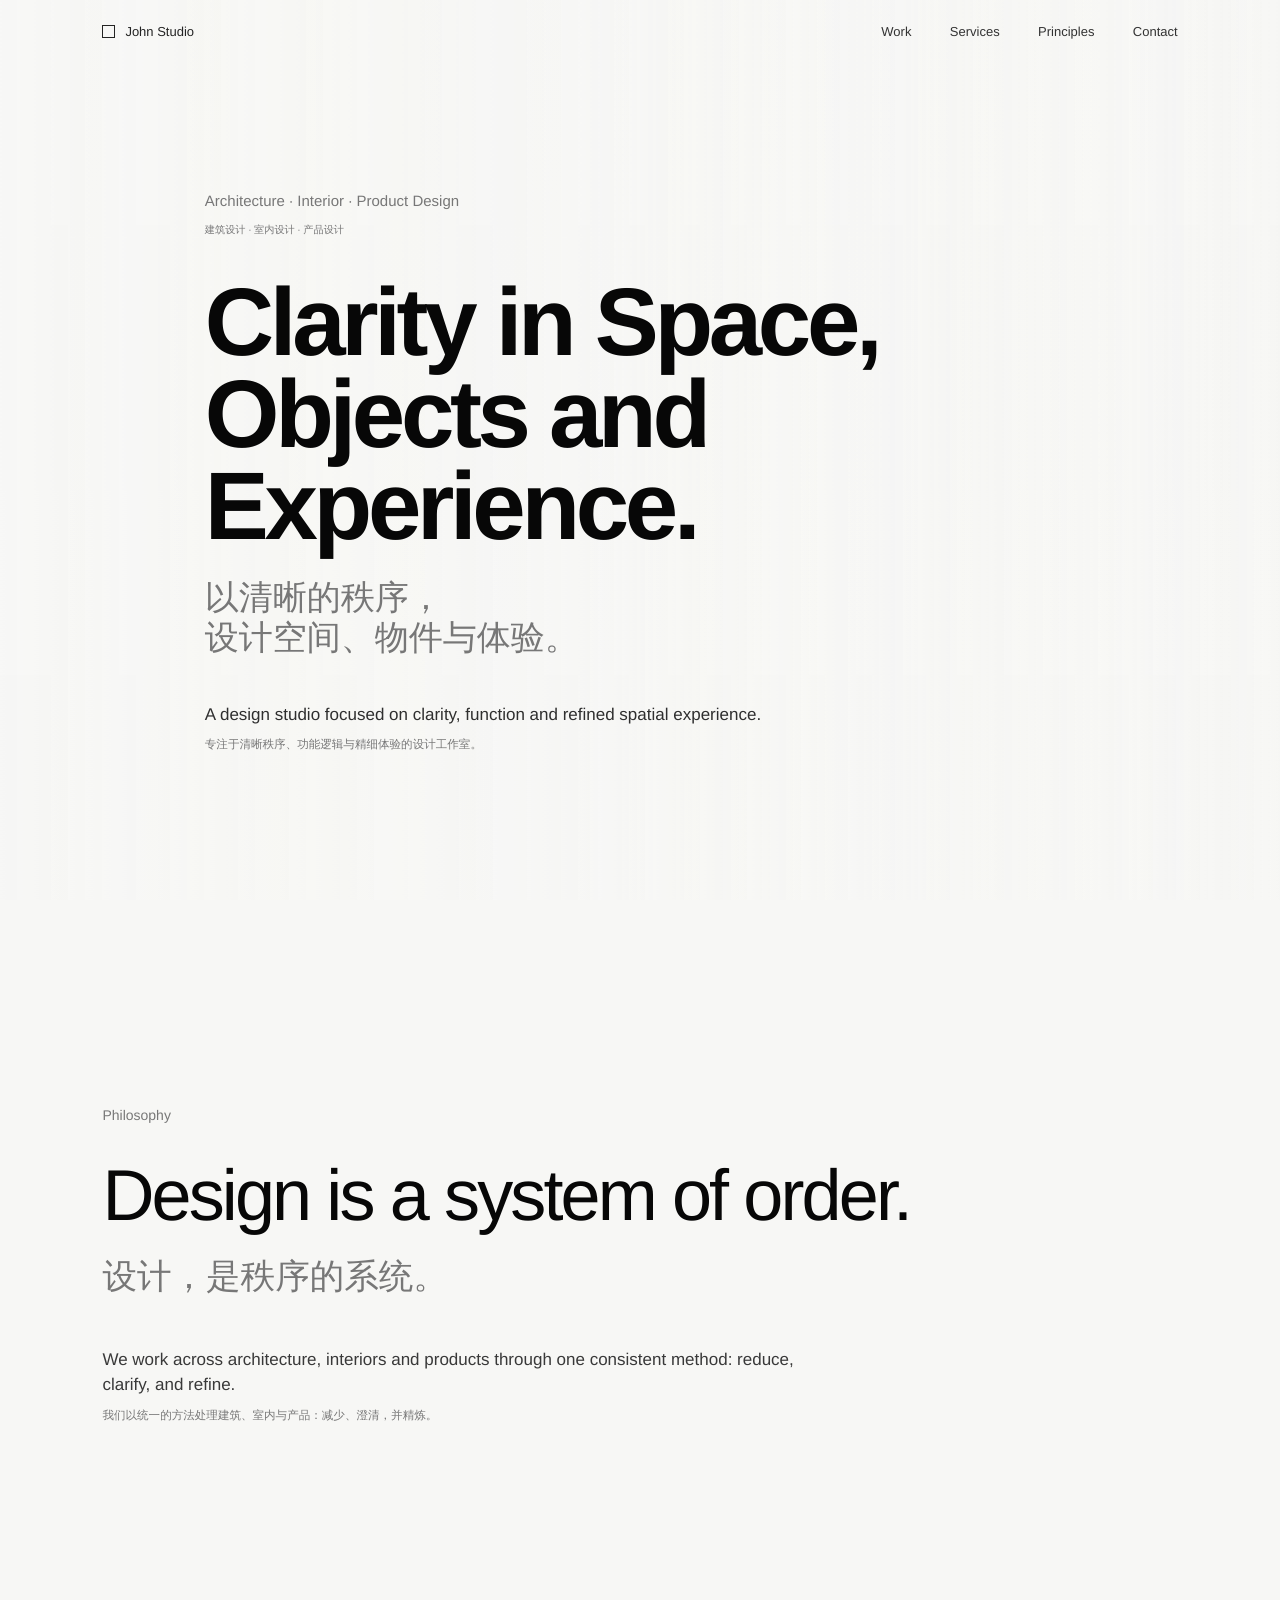
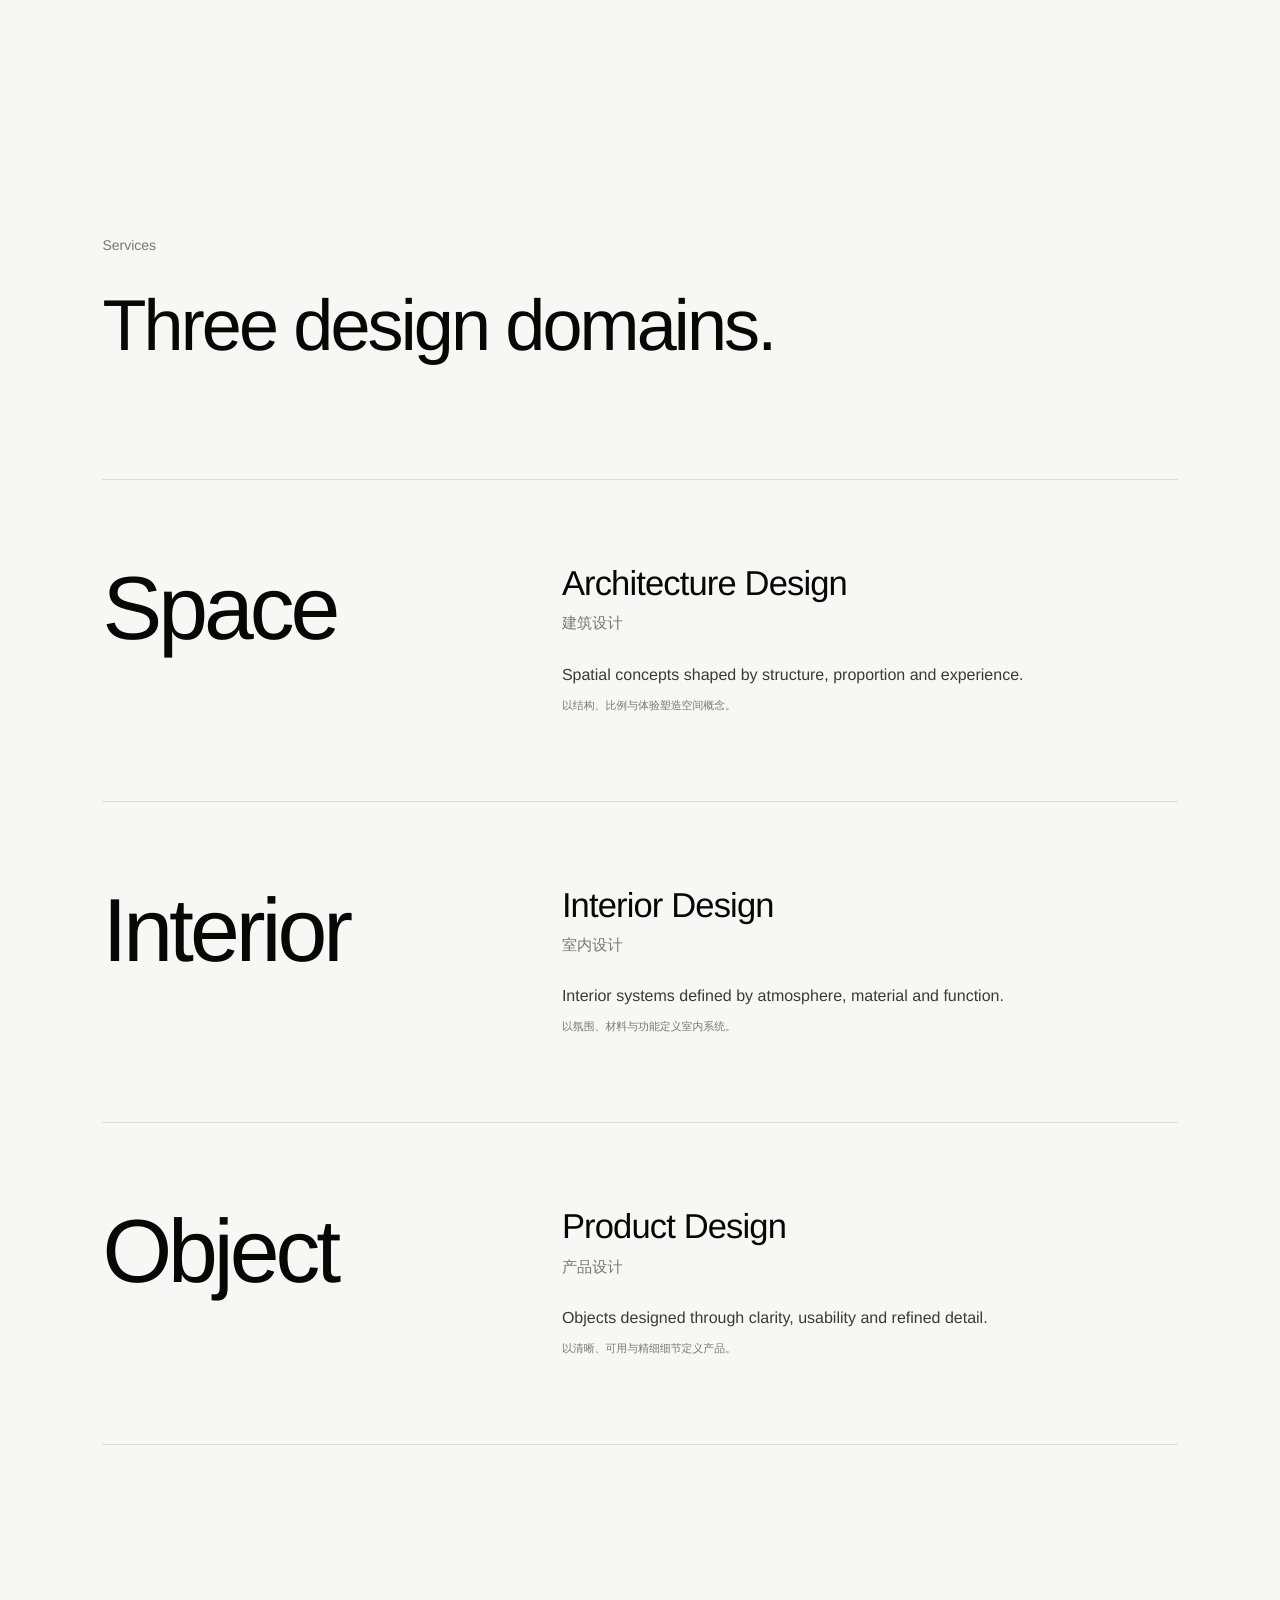
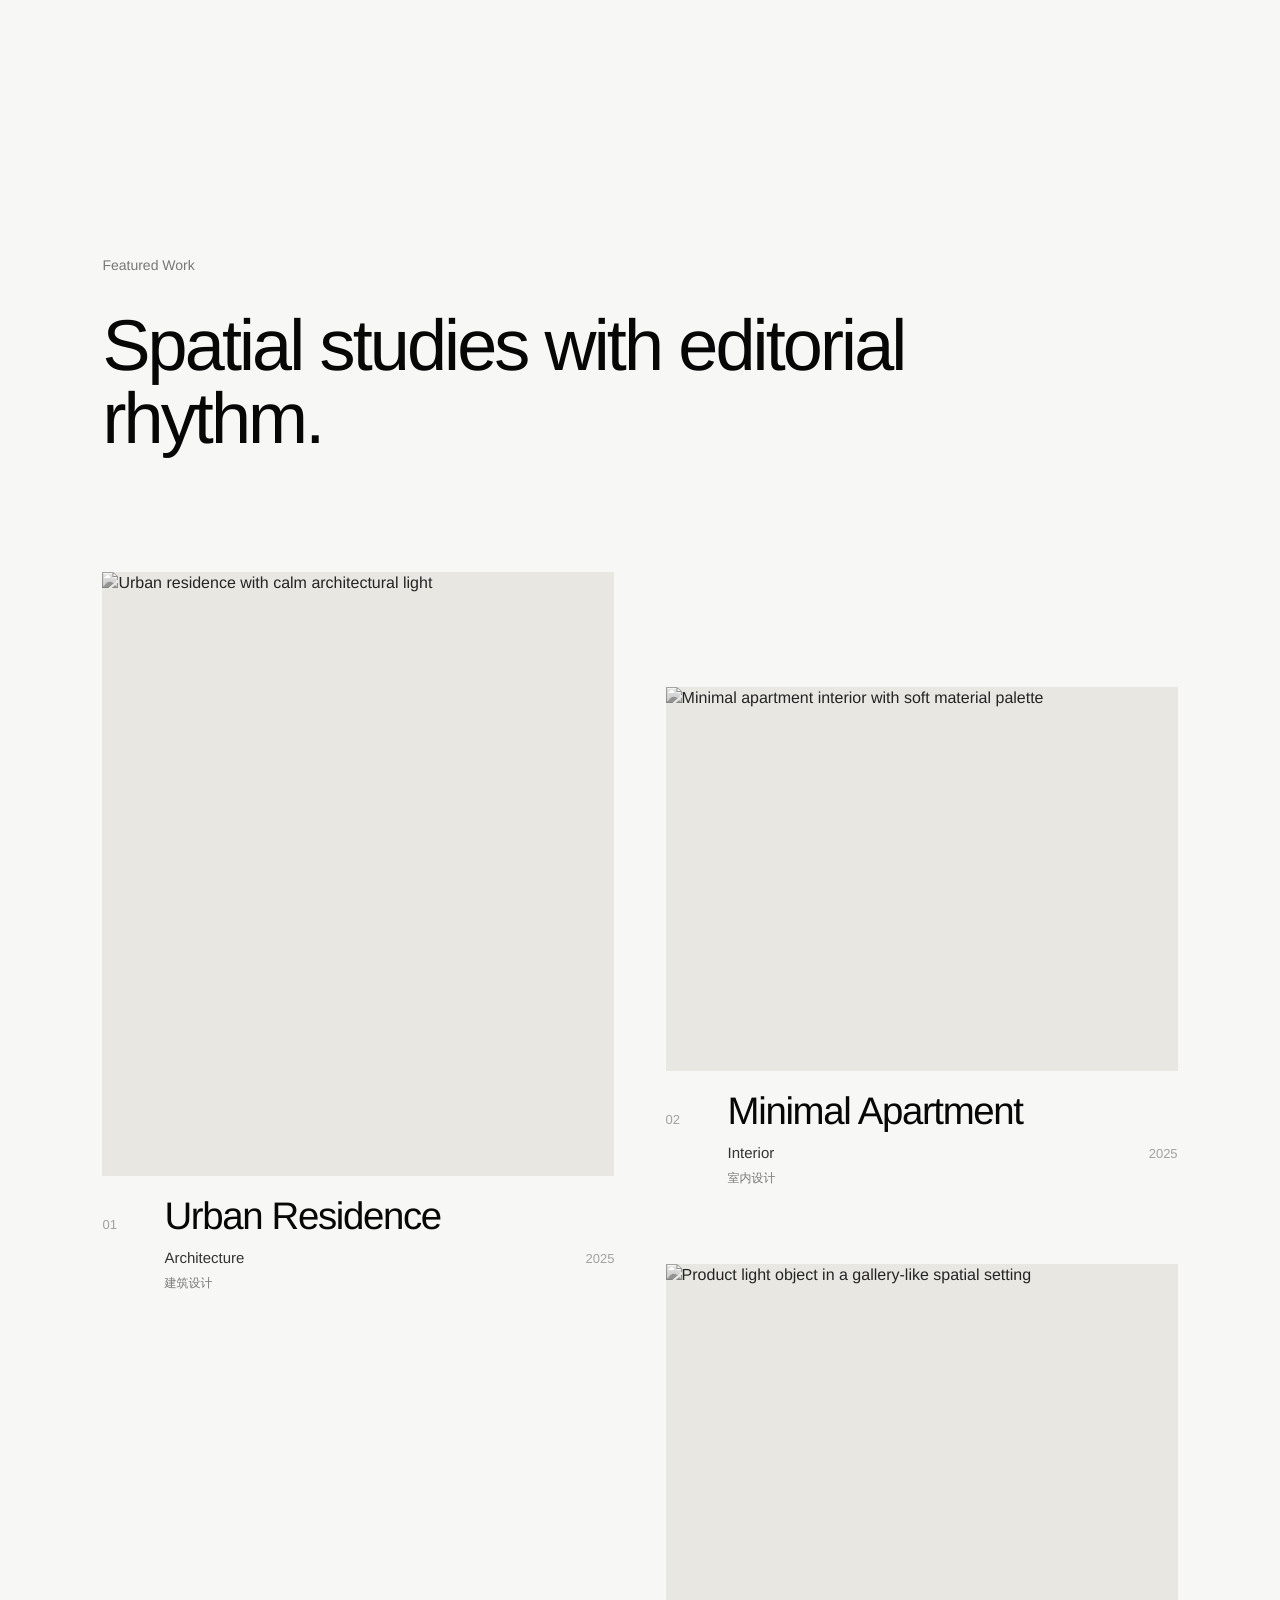
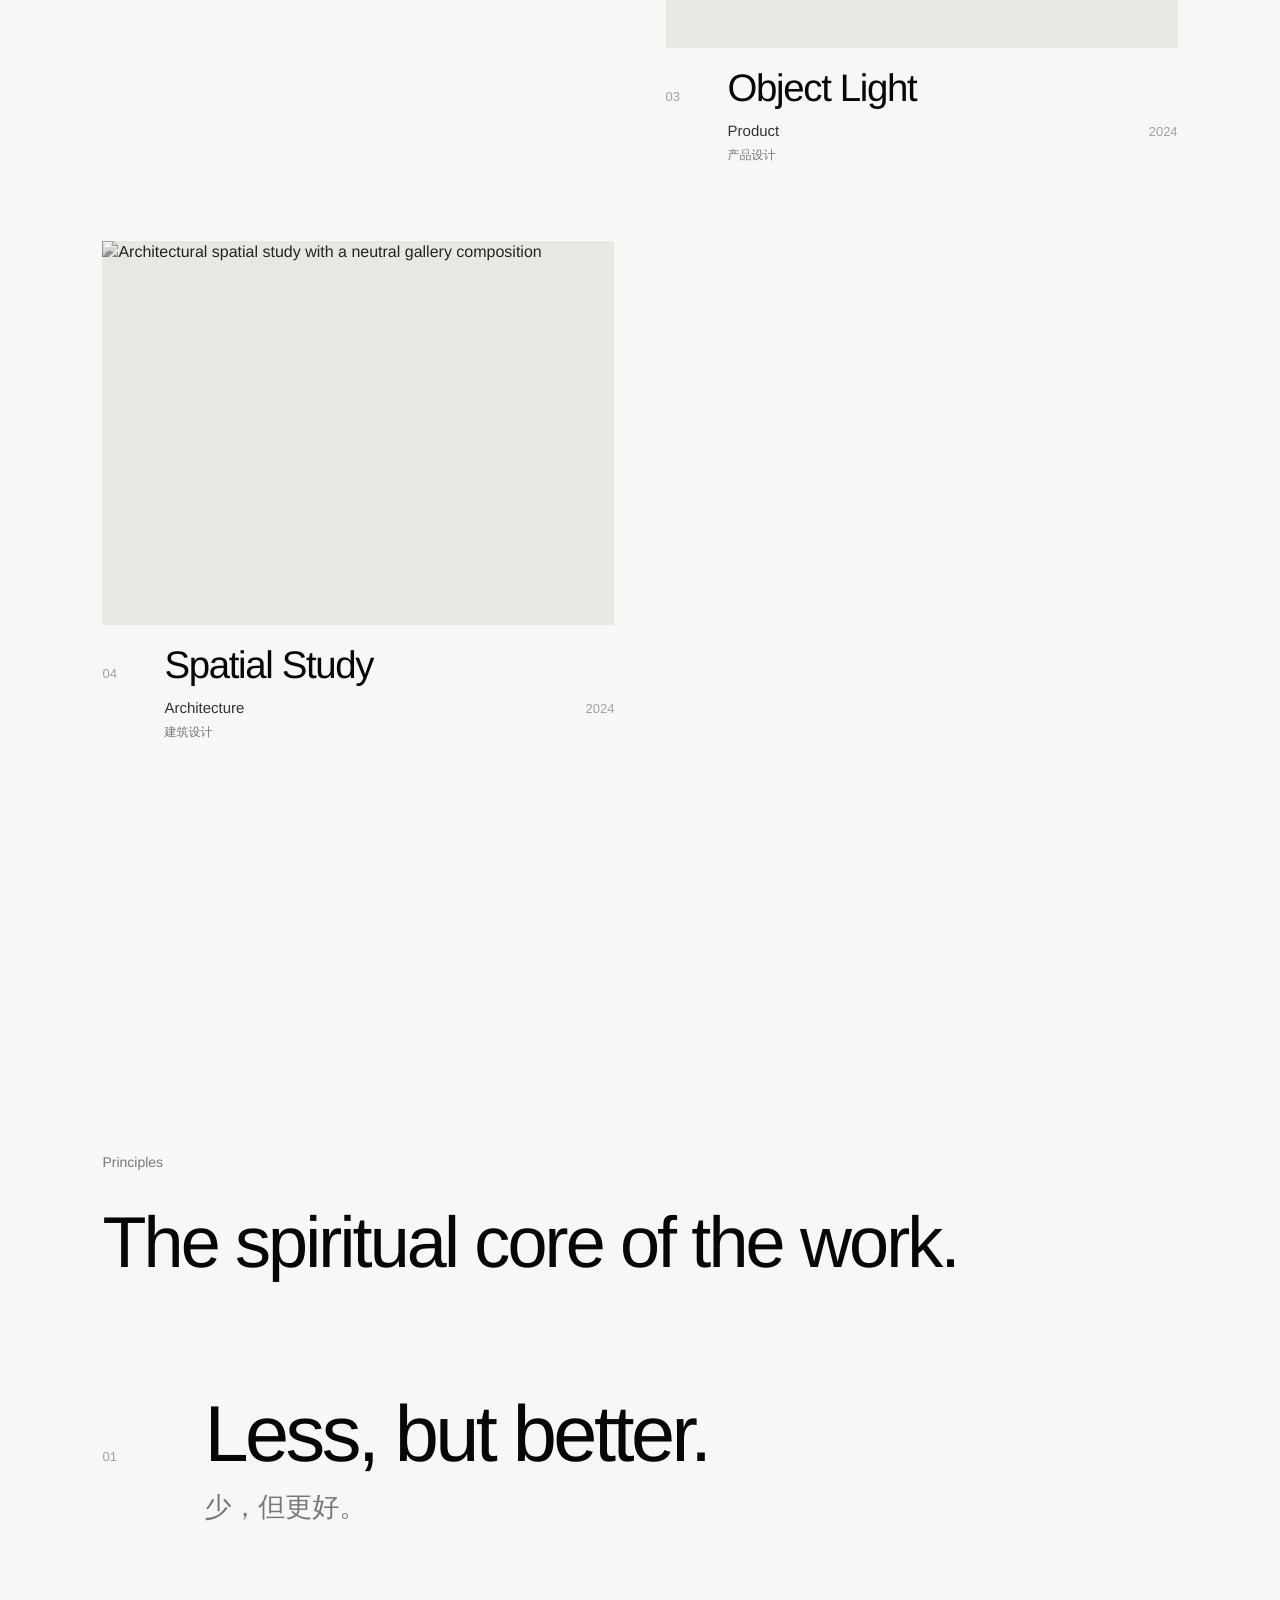
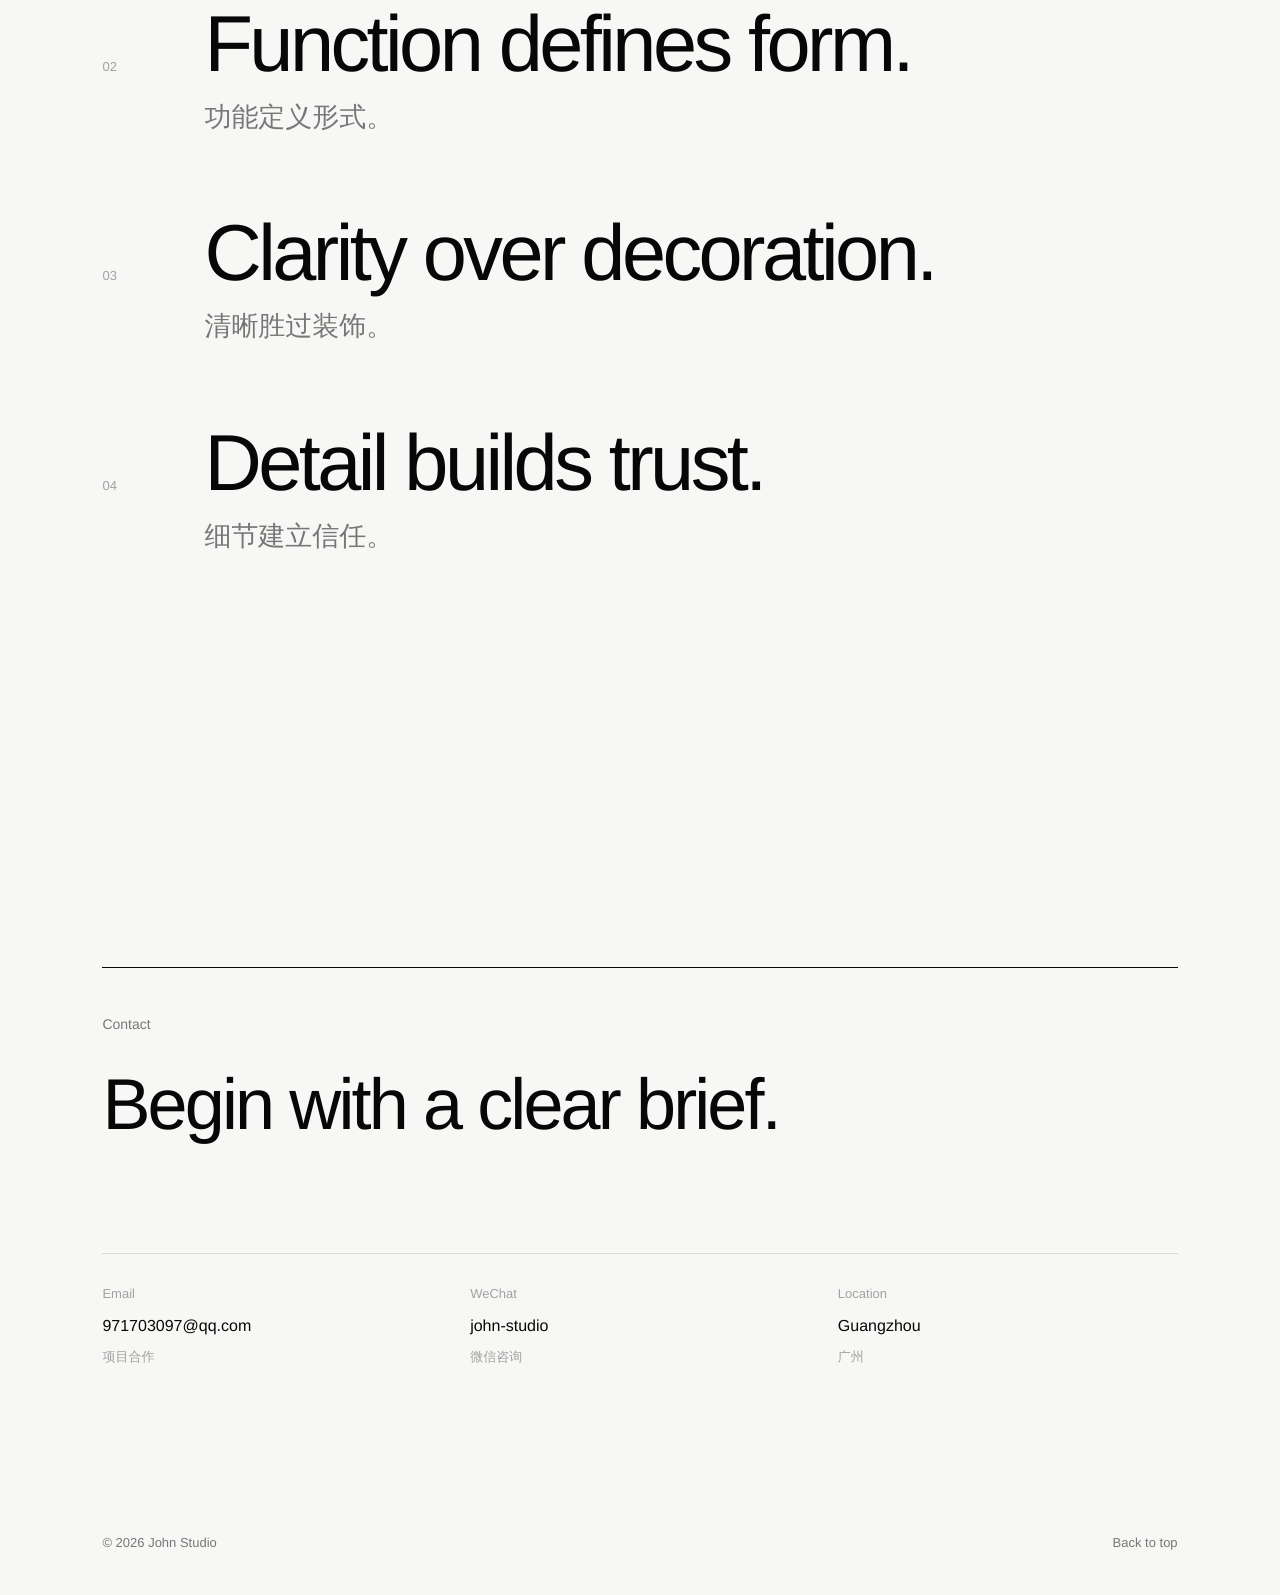
==== commit 2c920731: "update-studio-contact-info" ====
--- a/index.html
+++ b/index.html
@@ -3,17 +3,17 @@
 <head>
   <meta charset="UTF-8">
   <meta name="viewport" content="width=device-width, initial-scale=1.0">
-  <meta name="description" content="XUGOU Studio is a premium spatial design studio for architecture, interiors and product design.">
-  <title>XUGOU Studio | Apple Spatial Narrative Edition</title>
+  <meta name="description" content="John Studio is a premium spatial design studio for architecture, interiors and product design.">
+  <title>John Studio | Apple Spatial Narrative Edition</title>
   <link rel="stylesheet" href="style.css">
 </head>
 <body>
   <div class="ambient-image" aria-hidden="true"></div>
 
   <header class="site-header" data-header>
-    <a class="brand" href="#top" aria-label="XUGOU Studio home">
+    <a class="brand" href="#top" aria-label="John Studio home">
       <span class="brand-mark"></span>
-      <span>XUGOU Studio</span>
+      <span>John Studio</span>
     </a>
     <nav class="site-nav" aria-label="Primary navigation">
       <a href="#work">Work</a>
@@ -203,20 +203,20 @@
         <p class="chapter-label">Contact</p>
         <h2 id="contact-title">Begin with a clear brief.</h2>
         <div class="contact-list">
-          <a href="mailto:hello@xugou.studio">
+          <a href="mailto:971703097@qq.com">
             <span>Email</span>
-            <strong>hello@xugou.studio</strong>
+            <strong>971703097@qq.com</strong>
             <small>项目合作</small>
           </a>
           <a href="tel:+862160880126">
             <span>WeChat</span>
-            <strong>xugou-studio</strong>
+            <strong>john-studio</strong>
             <small>微信咨询</small>
           </a>
           <div>
             <span>Location</span>
-            <strong>China / Global</strong>
-            <small>中国 / 全球</small>
+            <strong>Guangzhou</strong>
+            <small>广州</small>
           </div>
         </div>
       </div>
@@ -224,7 +224,7 @@
   </main>
 
   <footer class="site-footer">
-    <span>© 2026 XUGOU Studio</span>
+    <span>© 2026 John Studio</span>
     <a href="#top">Back to top</a>
   </footer>
 
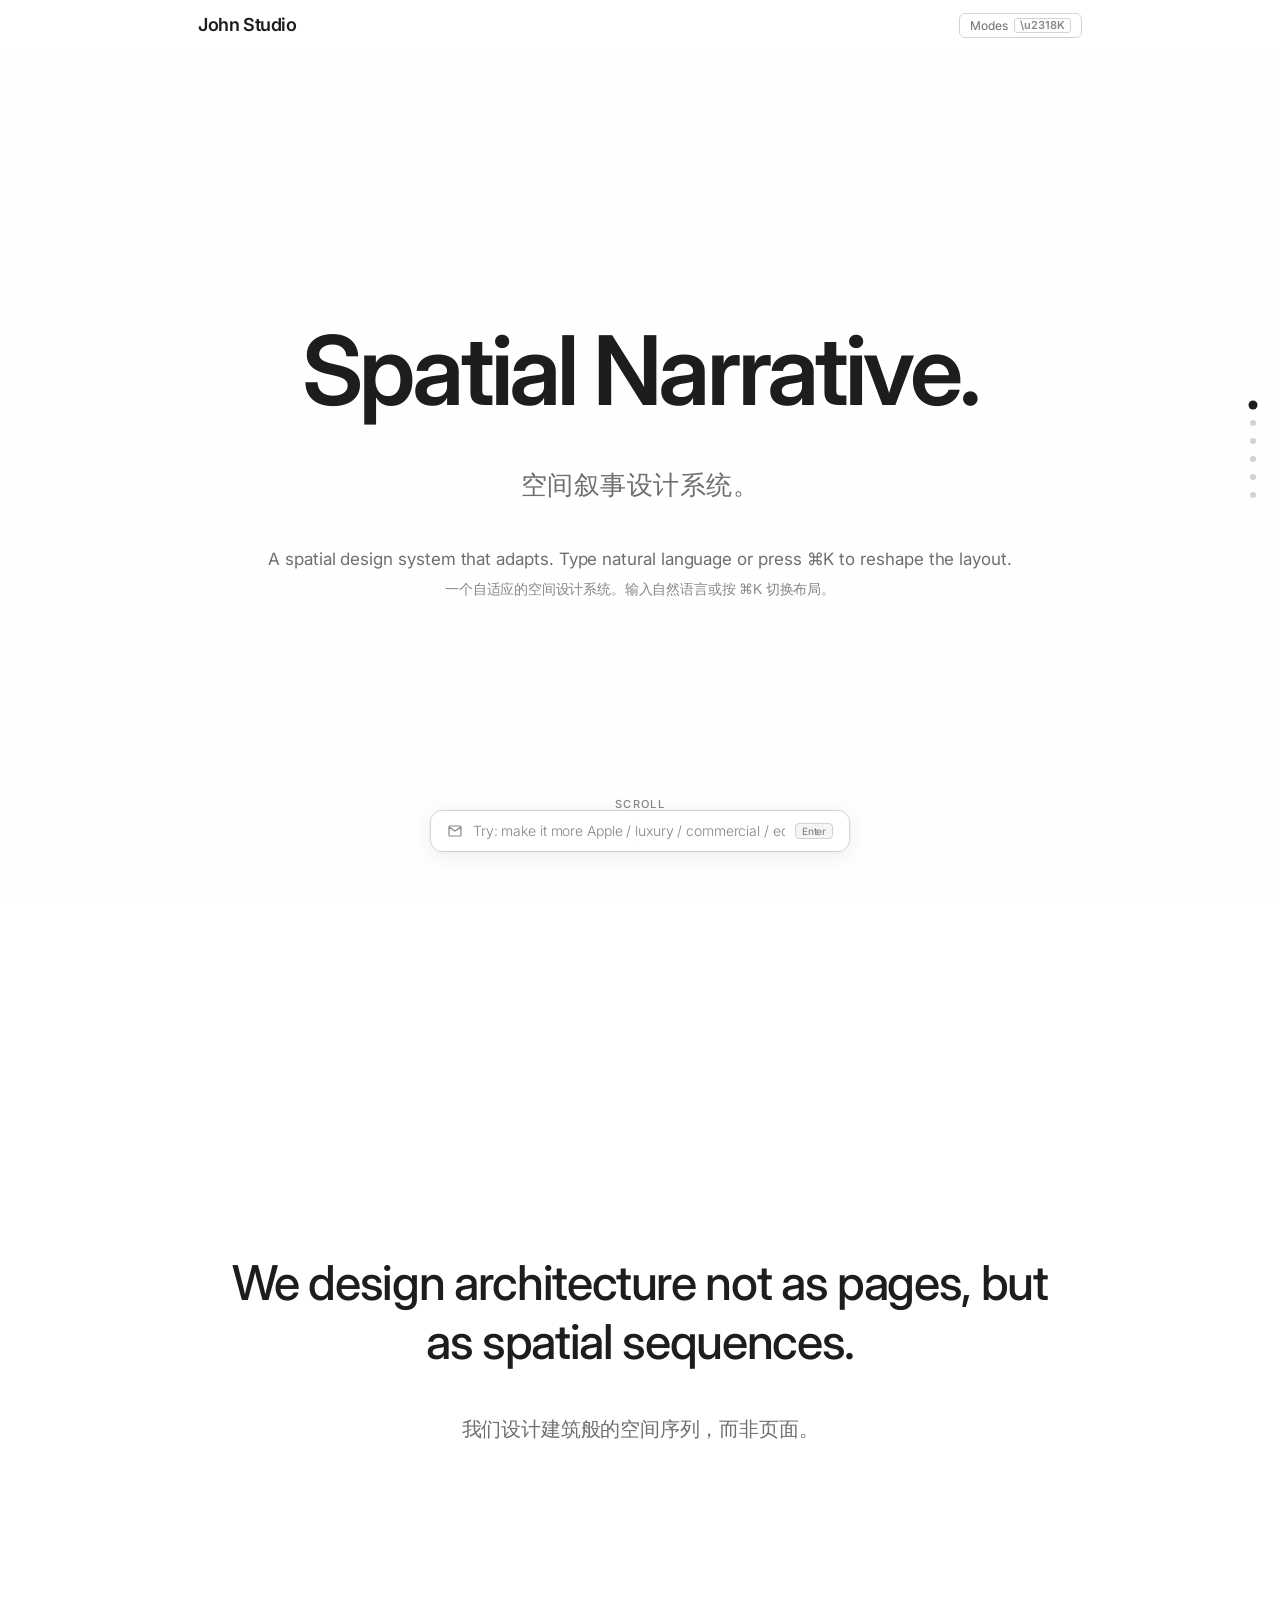
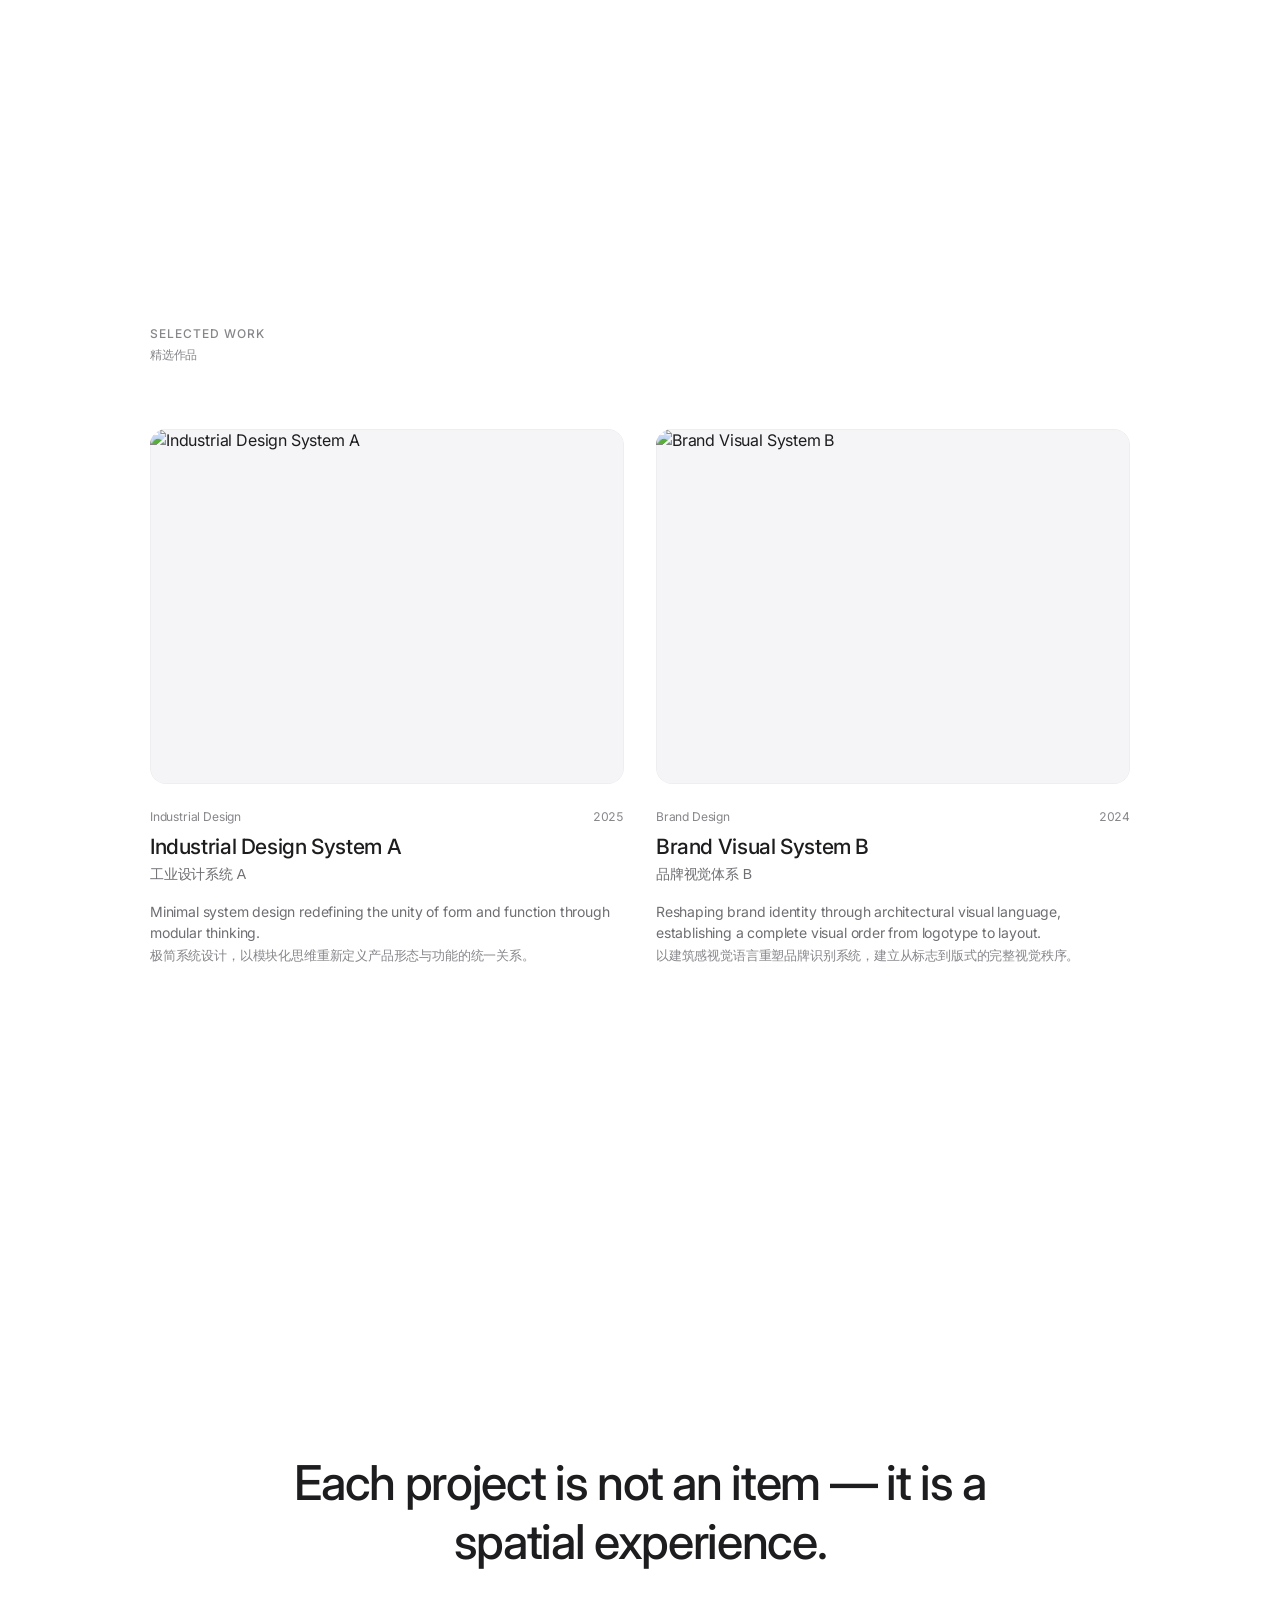
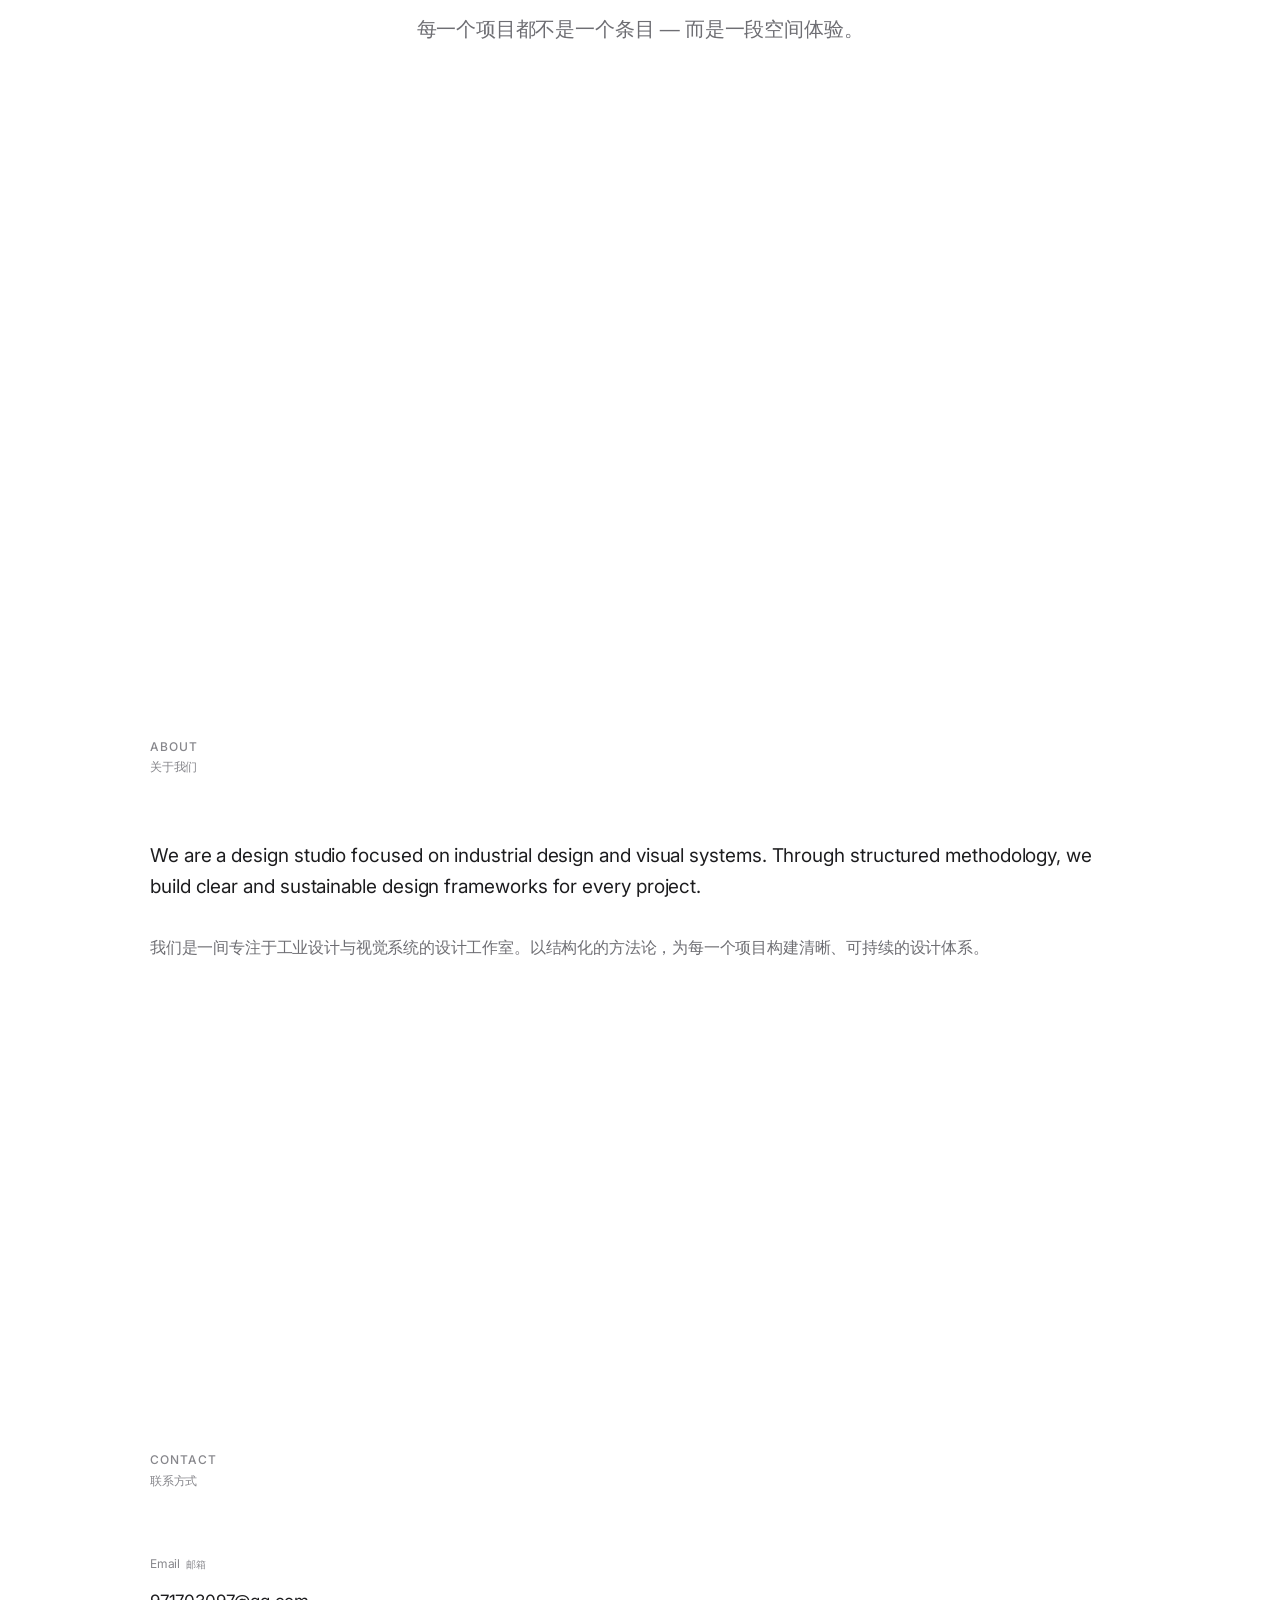
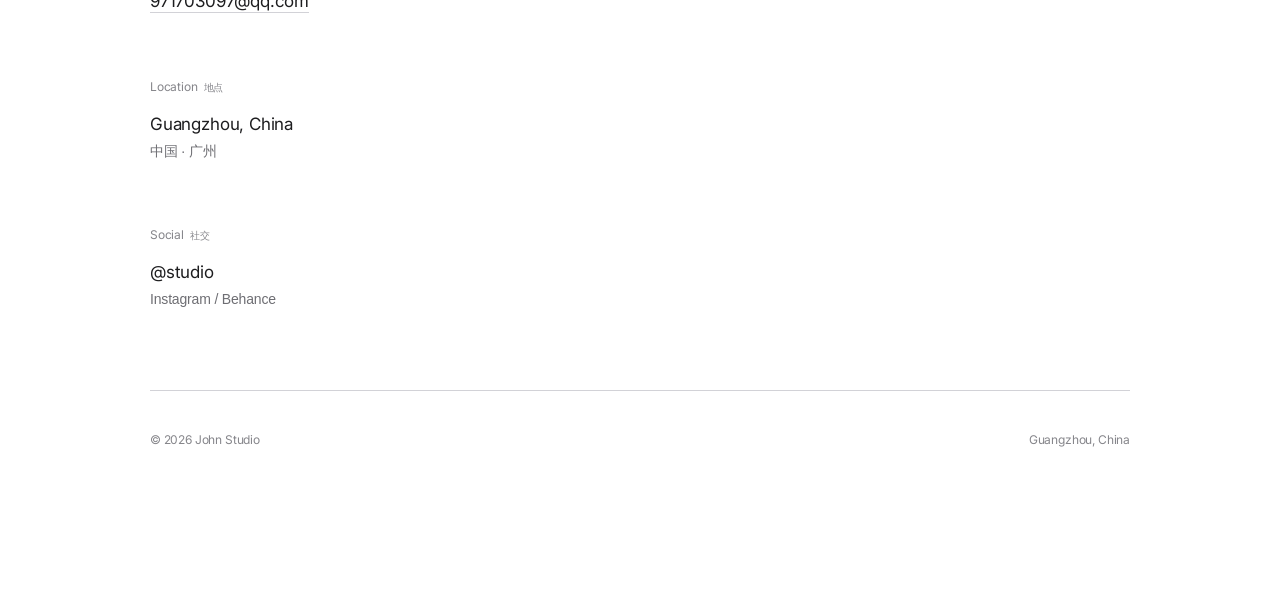
==== commit 66a1bf5d: "restore-sprightly-layout-update-info" ====
--- a/index.html
+++ b/index.html
@@ -1,233 +1,122 @@
 <!DOCTYPE html>
 <html lang="en">
 <head>
-  <meta charset="UTF-8">
-  <meta name="viewport" content="width=device-width, initial-scale=1.0">
-  <meta name="description" content="John Studio is a premium spatial design studio for architecture, interiors and product design.">
-  <title>John Studio | Apple Spatial Narrative Edition</title>
-  <link rel="stylesheet" href="style.css">
+<meta charset="UTF-8">
+<meta name="viewport" content="width=device-width, initial-scale=1.0">
+<title>Studio — Spatial Narrative</title>
+<meta name="description" content="We design architecture not as pages, but as spatial sequences.">
+<link rel="preconnect" href="https://fonts.googleapis.com">
+<link rel="preconnect" href="https://fonts.gstatic.com" crossorigin>
+<link href="https://fonts.googleapis.com/css2?family=DM+Serif+Display:ital@0;1&family=Inter:wght@300;400;500;600&display=swap" rel="stylesheet">
+<link rel="stylesheet" href="style.css">
 </head>
-<body>
-  <div class="ambient-image" aria-hidden="true"></div>
+<body data-mode="minimal">
 
-  <header class="site-header" data-header>
-    <a class="brand" href="#top" aria-label="John Studio home">
-      <span class="brand-mark"></span>
-      <span>John Studio</span>
-    </a>
-    <nav class="site-nav" aria-label="Primary navigation">
-      <a href="#work">Work</a>
-      <a href="#services">Services</a>
-      <a href="#principles">Principles</a>
-      <a href="#contact">Contact</a>
+<!-- Background Layer -->
+<div class="bg-layer" id="bgLayer"></div>
+
+<!-- Scene Progress -->
+<nav class="scene-progress" id="sceneProgress"></nav>
+
+<!-- Mode Indicator -->
+<div class="mode-indicator" id="modeIndicator">
+  <span class="mode-dot"></span>
+  <span class="mode-name" id="modeName">Minimal</span>
+</div>
+
+<!-- Command Palette -->
+<div class="cmd-overlay" id="cmdOverlay">
+  <div class="cmd-dialog">
+    <div class="cmd-input-wrap">
+      <svg class="cmd-icon" width="16" height="16" viewBox="0 0 16 16" fill="none">
+        <path d="M11.5 11.5L14.5 14.5M13 7.5a5.5 5.5 0 11-11 0 5.5 5.5 0 0111 0z" stroke="currentColor" stroke-width="1.2" stroke-linecap="round"/>
+      </svg>
+      <input class="cmd-input" id="cmdInput" type="text" placeholder="Type a mode \u2014 minimal, editorial, compact..." autocomplete="off" spellcheck="false">
+      <kbd class="cmd-kbd">esc</kbd>
+    </div>
+    <div class="cmd-results" id="cmdResults"></div>
+  </div>
+</div>
+
+<!-- Header -->
+<header class="hd" id="hd">
+  <div class="hd-inner">
+    <a class='hd-logo' href='/' id='hdLogo'></a>
+    <nav class="hd-nav" id="hdNav">
+      <button class="cmd-trigger" id="cmdTrigger" title="Open command palette">
+        <span class="cmd-trigger-label">Modes</span>
+        <kbd class="cmd-trigger-kbd">\u2318K</kbd>
+      </button>
     </nav>
-  </header>
+  </div>
+</header>
 
-  <main id="top">
-    <section class="hero" aria-labelledby="hero-title">
-      <div class="hero-media" data-parallax aria-hidden="true"></div>
-      <div class="hero-inner reveal">
-        <p class="hero-subtitle">
-          <span class="en">Architecture · Interior · Product Design</span>
-          <span class="zh">建筑设计 · 室内设计 · 产品设计</span>
-        </p>
-        <h1 id="hero-title">
-          <span class="en">Clarity in Space,<br>Objects and Experience.</span>
-          <span class="zh">以清晰的秩序，<br>设计空间、物件与体验。</span>
-        </h1>
-        <p class="hero-description">
-          <span class="en">A design studio focused on clarity, function and refined spatial experience.</span>
-          <span class="zh">专注于清晰秩序、功能逻辑与精细体验的设计工作室。</span>
-        </p>
-      </div>
-    </section>
+<!-- Scene 1: Hero -->
+<section class="scene scene-hero" id="hero" data-scene="hero">
+  <div class="hero-parallax" id="heroParallax"></div>
+  <div class="scene-inner">
+    <h1 class="hero-h" id="heroH"></h1>
+    <p class="hero-sub" id="heroSub"></p>
+  </div>
+  <div class="scene-scroll">
+    <span>Scroll</span>
+  </div>
+</section>
 
-    <section class="chapter philosophy" aria-labelledby="philosophy-title">
-      <div class="chapter-inner narrow reveal">
-        <p class="chapter-label">Philosophy</p>
-        <h2 id="philosophy-title">
-          <span class="en">Design is a system of order.</span>
-          <span class="zh">设计，是秩序的系统。</span>
-        </h2>
-        <p class="chapter-text">
-          <span class="en">We work across architecture, interiors and products through one consistent method: reduce, clarify, and refine.</span>
-          <span class="zh">我们以统一的方法处理建筑、室内与产品：减少、澄清，并精炼。</span>
-        </p>
-      </div>
-    </section>
+<!-- Scene 2: Opening Statement -->
+<section class="scene scene-statement" id="opening" data-scene="opening">
+  <div class="scene-inner">
+    <blockquote class="statement-lg" id="openingStatement"></blockquote>
+  </div>
+</section>
 
-    <section class="chapter services" id="services" aria-labelledby="services-title">
-      <div class="chapter-head reveal">
-        <p class="chapter-label">Services</p>
-        <h2 id="services-title">Three design domains.</h2>
-      </div>
+<!-- Scene 3: Works -->
+<section class="scene scene-works" id="works" data-scene="works">
+  <div class="scene-inner">
+    <div class="sec-head" id="worksHead"></div>
+    <div class="works-grid" id="workGrid"></div>
+  </div>
+</section>
 
-      <div class="domain-list">
-        <article class="domain-item reveal">
-          <p class="domain-word">Space</p>
-          <div>
-            <h3>
-              <span class="en">Architecture Design</span>
-              <span class="zh">建筑设计</span>
-            </h3>
-            <p>
-              <span class="en">Spatial concepts shaped by structure, proportion and experience.</span>
-              <span class="zh">以结构、比例与体验塑造空间概念。</span>
-            </p>
-          </div>
-        </article>
+<!-- Scene 4: Philosophy -->
+<section class="scene scene-statement scene-philosophy" id="philosophy" data-scene="philosophy">
+  <div class="scene-inner">
+    <blockquote class="statement-lg" id="philosophyStatement"></blockquote>
+  </div>
+</section>
 
-        <article class="domain-item reveal">
-          <p class="domain-word">Interior</p>
-          <div>
-            <h3>
-              <span class="en">Interior Design</span>
-              <span class="zh">室内设计</span>
-            </h3>
-            <p>
-              <span class="en">Interior systems defined by atmosphere, material and function.</span>
-              <span class="zh">以氛围、材料与功能定义室内系统。</span>
-            </p>
-          </div>
-        </article>
+<!-- Scene 5: About -->
+<section class="scene scene-about" id="about" data-scene="about">
+  <div class="scene-inner">
+    <div class="sec-head" id="aboutHead"></div>
+    <div class="about-body" id="aboutBody"></div>
+  </div>
+</section>
 
-        <article class="domain-item reveal">
-          <p class="domain-word">Object</p>
-          <div>
-            <h3>
-              <span class="en">Product Design</span>
-              <span class="zh">产品设计</span>
-            </h3>
-            <p>
-              <span class="en">Objects designed through clarity, usability and refined detail.</span>
-              <span class="zh">以清晰、可用与精细细节定义产品。</span>
-            </p>
-          </div>
-        </article>
-      </div>
-    </section>
+<!-- Scene 6: Contact -->
+<section class="scene scene-contact" id="contact" data-scene="contact">
+  <div class="scene-inner">
+    <div class="sec-head" id="contactHead"></div>
+    <div class="contact-grid" id="contactGrid"></div>
+    <footer class="scene-ft">
+      <span id="ftLeft"></span>
+      <span id="ftRight"></span>
+    </footer>
+  </div>
+</section>
 
-    <section class="chapter work" id="work" aria-labelledby="work-title">
-      <div class="chapter-head reveal">
-        <p class="chapter-label">Featured Work</p>
-        <h2 id="work-title">Spatial studies with editorial rhythm.</h2>
-      </div>
+<!-- AI Command Bar -->
+<div class="ai-bar" id="aiBar">
+  <div class="ai-bar-inner">
+    <svg class="ai-bar-icon" width="16" height="16" viewBox="0 0 16 16" fill="none">
+      <path d="M2 4l6 4 6-4M2 4v8a1 1 0 001 1h10a1 1 0 001-1V4M2 4a1 1 0 011-1h10a1 1 0 011 1" stroke="currentColor" stroke-width="1.2" stroke-linecap="round" stroke-linejoin="round"/>
+    </svg>
+    <input class="ai-bar-input" id="aiInput" type="text" autocomplete="off" spellcheck="false">
+    <kbd class="ai-bar-kbd">Enter</kbd>
+  </div>
+  <div class="ai-bar-toast" id="aiToast"></div>
+</div>
 
-      <div class="project-grid">
-        <article class="project-card project-card-large reveal">
-          <a href="#contact" aria-label="Discuss Urban Residence">
-            <figure>
-              <img src="https://placehold.co/800x600/eeeeeb/141414?text=Urban+Residence" alt="Urban residence with calm architectural light">
-            </figure>
-            <div class="project-info">
-              <span class="project-no">01</span>
-              <h3>Urban Residence</h3>
-              <p><span class="en">Architecture</span><span class="zh">建筑设计</span></p>
-              <span class="project-year">2025</span>
-            </div>
-          </a>
-        </article>
-
-        <article class="project-card reveal">
-          <a href="#contact" aria-label="Discuss Minimal Apartment">
-            <figure>
-              <img src="https://placehold.co/800x600/e4e3df/141414?text=Minimal+Apartment" alt="Minimal apartment interior with soft material palette">
-            </figure>
-            <div class="project-info">
-              <span class="project-no">02</span>
-              <h3>Minimal Apartment</h3>
-              <p><span class="en">Interior</span><span class="zh">室内设计</span></p>
-              <span class="project-year">2025</span>
-            </div>
-          </a>
-        </article>
-
-        <article class="project-card reveal">
-          <a href="#contact" aria-label="Discuss Object Light">
-            <figure>
-              <img src="https://placehold.co/800x600/f5f5f2/141414?text=Object+Light" alt="Product light object in a gallery-like spatial setting">
-            </figure>
-            <div class="project-info">
-              <span class="project-no">03</span>
-              <h3>Object Light</h3>
-              <p><span class="en">Product</span><span class="zh">产品设计</span></p>
-              <span class="project-year">2024</span>
-            </div>
-          </a>
-        </article>
-
-        <article class="project-card reveal">
-          <a href="#contact" aria-label="Discuss Spatial Study">
-            <figure>
-              <img src="https://placehold.co/800x600/deddd8/141414?text=Spatial+Study" alt="Architectural spatial study with a neutral gallery composition">
-            </figure>
-            <div class="project-info">
-              <span class="project-no">04</span>
-              <h3>Spatial Study</h3>
-              <p><span class="en">Architecture</span><span class="zh">建筑设计</span></p>
-              <span class="project-year">2024</span>
-            </div>
-          </a>
-        </article>
-      </div>
-    </section>
-
-    <section class="chapter principles" id="principles" aria-labelledby="principles-title">
-      <div class="chapter-head reveal">
-        <p class="chapter-label">Principles</p>
-        <h2 id="principles-title">The spiritual core of the work.</h2>
-      </div>
-
-      <div class="principle-list">
-        <article class="principle-item reveal">
-          <span>01</span>
-          <h3><span class="en">Less, but better.</span><span class="zh">少，但更好。</span></h3>
-        </article>
-        <article class="principle-item reveal">
-          <span>02</span>
-          <h3><span class="en">Function defines form.</span><span class="zh">功能定义形式。</span></h3>
-        </article>
-        <article class="principle-item reveal">
-          <span>03</span>
-          <h3><span class="en">Clarity over decoration.</span><span class="zh">清晰胜过装饰。</span></h3>
-        </article>
-        <article class="principle-item reveal">
-          <span>04</span>
-          <h3><span class="en">Detail builds trust.</span><span class="zh">细节建立信任。</span></h3>
-        </article>
-      </div>
-    </section>
-
-    <section class="chapter contact" id="contact" aria-labelledby="contact-title">
-      <div class="contact-inner reveal">
-        <p class="chapter-label">Contact</p>
-        <h2 id="contact-title">Begin with a clear brief.</h2>
-        <div class="contact-list">
-          <a href="mailto:971703097@qq.com">
-            <span>Email</span>
-            <strong>971703097@qq.com</strong>
-            <small>项目合作</small>
-          </a>
-          <a href="tel:+862160880126">
-            <span>WeChat</span>
-            <strong>john-studio</strong>
-            <small>微信咨询</small>
-          </a>
-          <div>
-            <span>Location</span>
-            <strong>Guangzhou</strong>
-            <small>广州</small>
-          </div>
-        </div>
-      </div>
-    </section>
-  </main>
-
-  <footer class="site-footer">
-    <span>© 2026 John Studio</span>
-    <a href="#top">Back to top</a>
-  </footer>
-
-  <script src="script.js"></script>
+<script src="script.js"></script>
 </body>
 </html>
--- a/style.css
+++ b/style.css
@@ -1,667 +1,859 @@
+/* ═══════════════════════════════════════════════════════════
+   V15 — Spatial Narrative Engine
+   Full-viewport scenes · Cmd+K modes · Parallax · Progress
+   Inter + DM Serif Display · EN primary
+   ═══════════════════════════════════════════════════════════ */
+
+*, *::before, *::after { margin: 0; padding: 0; box-sizing: border-box; }
+
 :root {
-  --bg: #f7f7f5;
-  --paper: #ffffff;
-  --ink: #070707;
-  --text: #242424;
-  --muted: #777777;
-  --quiet: #a1a1a1;
-  --line: rgba(7, 7, 7, 0.11);
-  --glass: rgba(247, 247, 245, 0.76);
-  --page-x: clamp(24px, 8vw, 112px);
-  --max: 1200px;
-  --ease: cubic-bezier(0.2, 0.8, 0.2, 1);
-}
-
-* {
-  box-sizing: border-box;
-}
+  --white: #ffffff;
+  --black: #1d1d1f;
+  --g1: #6e6e73;
+  --g2: #86868b;
+  --g3: #d2d2d7;
+  --g4: #f5f5f7;
+  --accent: #0071e3;
+
+  --s1: 8px; --s2: 16px; --s3: 24px; --s4: 32px;
+  --s5: 40px; --s6: 48px; --s8: 64px; --s10: 80px;
+
+  --font: "Inter", -apple-system, BlinkMacSystemFont, "Segoe UI",
+           "Helvetica Neue", Arial, sans-serif;
+  --font-serif: "DM Serif Display", Georgia, serif;
+  --font-cn: "PingFang SC", "Noto Sans SC", "Microsoft YaHei", sans-serif;
+
+  --ease: cubic-bezier(0.25, 0.1, 0.25, 1);
+  --ease-out: cubic-bezier(0.16, 1, 0.3, 1);
+  --ease-scene: cubic-bezier(0.2, 0.8, 0.2, 1);
+  --dur: 1s;
+  --dur-fast: 0.4s;
+  --dur-mode: 1s var(--ease);
+
+  /* Mode defaults */
+  --mode-grid-cols: repeat(2, 1fr);
+  --mode-grid-gap: 32px;
+  --mode-card-radius: 16px;
+  --mode-card-ratio: 4 / 3;
+  --mode-card-border: 0;
+  --mode-card-shadow: none;
+  --mode-card-filter: none;
+  --mode-hero-font: var(--font);
+  --mode-hero-weight: 600;
+  --mode-hero-italic: normal;
+  --mode-hero-tracking: -0.04em;
+  --mode-hero-size: clamp(52px, 8vw, 96px);
+  --mode-statement-font: var(--font);
+  --mode-statement-weight: 500;
+  --mode-statement-italic: normal;
+  --mode-statement-size: clamp(28px, 4vw, 48px);
+  --mode-body-size: 19px;
+  --mode-max: 980px;
+  --mode-contact-cols: 3;
+  --mode-header-h: 52px;
+}
+
+@import url("https://fonts.googleapis.com/css2?family=DM+Serif+Display:ital@0;1&family=Inter:wght@300;400;500;600&family=Noto+Sans+SC:wght@300;400;500&display=swap");
 
 html {
+  font-size: 16px;
   scroll-behavior: smooth;
+  -webkit-font-smoothing: antialiased;
+  -moz-osx-font-smoothing: grayscale;
+  text-rendering: optimizeLegibility;
 }
 
 body {
-  margin: 0;
-  min-width: 320px;
-  background: var(--bg);
-  color: var(--text);
-  font-family: -apple-system, BlinkMacSystemFont, "Helvetica Neue", Arial, Inter, "Noto Sans SC", "PingFang SC", sans-serif;
-  line-height: 1.5;
-  letter-spacing: 0;
-  text-rendering: geometricPrecision;
+  font-family: var(--font);
+  color: var(--black);
+  background: var(--white);
+  line-height: 1.47;
+  font-weight: 400;
+  letter-spacing: -0.011em;
+  overflow-x: hidden;
+  transition: background 1s var(--ease), color 1s var(--ease);
+}
+
+/* ═══════════════════════════════════
+   Mode Variants
+   ═══════════════════════════════════ */
+body[data-mode="minimal"] {
+  --mode-grid-cols: repeat(2, 1fr);
+  --mode-grid-gap: 32px;
+  --mode-card-radius: 16px;
+  --mode-card-ratio: 4 / 3;
+  --mode-card-border: 0;
+  --mode-card-shadow: none;
+  --mode-card-filter: none;
+  --mode-hero-font: var(--font);
+  --mode-hero-weight: 600;
+  --mode-hero-italic: normal;
+  --mode-hero-size: clamp(52px, 8vw, 96px);
+  --mode-statement-font: var(--font);
+  --mode-statement-weight: 500;
+  --mode-statement-italic: normal;
+  --mode-statement-size: clamp(28px, 4vw, 48px);
+  --mode-body-size: 19px;
+  --mode-max: 980px;
+  --mode-contact-cols: 3;
+  --mode-header-h: 52px;
+}
+
+body[data-mode="editorial"] {
+  --mode-grid-cols: 1fr;
+  --mode-grid-gap: 56px;
+  --mode-card-radius: 4px;
+  --mode-card-ratio: 16 / 9;
+  --mode-card-border: 0.5px solid var(--g3);
+  --mode-card-shadow: none;
+  --mode-card-filter: grayscale(0.25);
+  --mode-hero-font: var(--font-serif);
+  --mode-hero-weight: 400;
+  --mode-hero-italic: italic;
+  --mode-hero-size: clamp(44px, 6vw, 80px);
+  --mode-statement-font: var(--font-serif);
+  --mode-statement-weight: 400;
+  --mode-statement-italic: italic;
+  --mode-statement-size: clamp(28px, 4.5vw, 56px);
+  --mode-body-size: 18px;
+  --mode-max: 760px;
+  --mode-contact-cols: 1;
+  --mode-header-h: 56px;
+}
+
+body[data-mode="compact"] {
+  --mode-grid-cols: repeat(3, 1fr);
+  --mode-grid-gap: 16px;
+  --mode-card-radius: 8px;
+  --mode-card-ratio: 1 / 1;
+  --mode-card-border: 0;
+  --mode-card-shadow: 0 1px 3px rgba(0,0,0,0.06);
+  --mode-card-filter: none;
+  --mode-hero-font: var(--font);
+  --mode-hero-weight: 600;
+  --mode-hero-italic: normal;
+  --mode-hero-size: clamp(40px, 5.5vw, 64px);
+  --mode-statement-font: var(--font);
+  --mode-statement-weight: 500;
+  --mode-statement-italic: normal;
+  --mode-statement-size: clamp(22px, 3vw, 36px);
+  --mode-body-size: 16px;
+  --mode-max: 1100px;
+  --mode-contact-cols: 3;
+  --mode-header-h: 48px;
+}
+
+body[data-mode="luxury"] {
+  --mode-grid-cols: 1fr;
+  --mode-grid-gap: 72px;
+  --mode-card-radius: 2px;
+  --mode-card-ratio: 21 / 9;
+  --mode-card-border: 0.5px solid rgba(180,160,120,0.3);
+  --mode-card-shadow: 0 8px 40px rgba(0,0,0,0.06);
+  --mode-card-filter: sepia(0.08) contrast(1.02);
+  --mode-hero-font: var(--font-serif);
+  --mode-hero-weight: 400;
+  --mode-hero-italic: normal;
+  --mode-hero-tracking: -0.02em;
+  --mode-hero-size: clamp(48px, 7vw, 88px);
+  --mode-statement-font: var(--font-serif);
+  --mode-statement-weight: 400;
+  --mode-statement-italic: normal;
+  --mode-statement-size: clamp(30px, 5vw, 60px);
+  --mode-body-size: 18px;
+  --mode-max: 860px;
+  --mode-contact-cols: 2;
+  --mode-header-h: 60px;
+}
+
+body[data-mode="structured"] {
+  --mode-grid-cols: repeat(2, 1fr);
+  --mode-grid-gap: 2px;
+  --mode-card-radius: 0;
+  --mode-card-ratio: 3 / 2;
+  --mode-card-border: 1px solid var(--g3);
+  --mode-card-shadow: none;
+  --mode-card-filter: grayscale(0.15);
+  --mode-hero-font: "SF Mono", "Fira Code", "Consolas", monospace;
+  --mode-hero-weight: 500;
+  --mode-hero-italic: normal;
+  --mode-hero-tracking: -0.02em;
+  --mode-hero-size: clamp(36px, 5vw, 56px);
+  --mode-statement-font: var(--font);
+  --mode-statement-weight: 600;
+  --mode-statement-italic: normal;
+  --mode-statement-size: clamp(22px, 3.2vw, 38px);
+  --mode-body-size: 15px;
+  --mode-max: 1060px;
+  --mode-contact-cols: 4;
+  --mode-header-h: 44px;
+}
+
+/* ═══════════════════════════════════
+   Background Layer
+   ═══════════════════════════════════ */
+.bg-layer {
+  position: fixed; inset: 0; z-index: -1;
+  opacity: 0.025;
+  background-size: cover; background-position: center;
+  pointer-events: none;
+}
+
+/* ═══════════════════════════════════
+   Bilingual Type
+   ═══════════════════════════════════ */
+.en { font-family: var(--font); display: block; line-height: 1.47; }
+.cn {
+  font-family: var(--font-cn); display: block;
+  color: var(--g2); font-weight: 300; line-height: 1.6; margin-top: 4px;
+}
+.cn-inline {
+  font-family: var(--font-cn); display: inline;
+  color: var(--g2); font-weight: 300; margin-left: 8px; font-size: 0.85em;
+}
+
+/* ═══════════════════════════════════
+   Scene Progress — Right edge dots
+   ═══════════════════════════════════ */
+.scene-progress {
+  position: fixed;
+  right: 24px;
+  top: 50%;
+  transform: translateY(-50%);
+  z-index: 800;
+  display: flex;
+  flex-direction: column;
+  gap: 12px;
+  align-items: center;
+}
+
+.scene-dot {
+  width: 6px;
+  height: 6px;
+  border-radius: 50%;
+  background: var(--g3);
+  transition: all 0.5s var(--ease);
+  cursor: pointer;
+  position: relative;
+}
+
+.scene-dot::after {
+  content: attr(data-label);
+  position: absolute;
+  right: 18px;
+  top: 50%;
+  transform: translateY(-50%);
+  font-size: 11px;
+  font-weight: 500;
+  letter-spacing: 0.04em;
+  text-transform: uppercase;
+  color: var(--g2);
+  white-space: nowrap;
   opacity: 0;
-  animation: pageFade 1s var(--ease) forwards;
-}
-
-body::selection {
-  background: var(--ink);
-  color: #ffffff;
-}
-
-a {
-  color: inherit;
-  text-decoration: none;
-}
-
-img {
-  display: block;
-  width: 100%;
-}
-
-h1,
-h2,
-h3,
-p,
-figure {
-  margin: 0;
-}
-
-.en,
-.zh {
-  display: block;
-}
-
-.zh {
-  display: block;
-  margin-top: 10px;
-  color: #777777;
-  font-size: 0.68em;
-  font-weight: 400;
-  letter-spacing: 0;
-  line-height: 1.55;
-}
-
-.ambient-image {
-  position: fixed;
-  inset: 0;
-  z-index: -3;
-  background-image: linear-gradient(rgba(247, 247, 245, 0.9), rgba(247, 247, 245, 0.94)), url("https://placehold.co/1920x1080/e7e6e1/141414?text=Spatial+Background");
-  background-size: cover;
-  background-position: center;
-  opacity: 0.2;
+  transition: opacity 0.3s var(--ease);
   pointer-events: none;
 }
 
-.site-header {
-  position: fixed;
-  inset: 0 0 auto;
-  z-index: 20;
-  display: grid;
-  grid-template-columns: 1fr auto;
+.scene-dot:hover::after { opacity: 1; }
+
+.scene-dot.is-active {
+  background: var(--black);
+  transform: scale(1.5);
+}
+
+/* ═══════════════════════════════════
+   Mode Indicator
+   ═══════════════════════════════════ */
+.mode-indicator {
+  position: fixed; bottom: 24px; left: 24px; z-index: 900;
+  display: flex; align-items: center; gap: 8px;
+  padding: 8px 14px;
+  background: rgba(255,255,255,0.85);
+  backdrop-filter: blur(12px); -webkit-backdrop-filter: blur(12px);
+  border: 0.5px solid var(--g3); border-radius: 20px;
+  font-size: 11px; font-weight: 500;
+  letter-spacing: 0.04em; text-transform: uppercase; color: var(--g1);
+  opacity: 0; transform: translateY(8px);
+  transition: all var(--dur-fast) var(--ease);
+  pointer-events: none;
+}
+.mode-indicator.is-visible { opacity: 1; transform: translateY(0); }
+.mode-dot {
+  width: 6px; height: 6px; border-radius: 50%;
+  background: var(--accent);
+  transition: background var(--dur-fast) var(--ease);
+}
+body[data-mode="editorial"] .mode-dot { background: var(--black); }
+body[data-mode="compact"] .mode-dot { background: #ff6b35; }
+body[data-mode="luxury"] .mode-dot { background: #b49a6e; }
+body[data-mode="structured"] .mode-dot { background: #2563eb; }
+
+/* Luxury background transition */
+body[data-mode="luxury"] { background: #fdfcfa; }
+body[data-mode="structured"] { background: #fafafa; }
+
+/* ═══════════════════════════════════
+   Command Palette
+   ═══════════════════════════════════ */
+.cmd-overlay {
+  position: fixed; inset: 0; z-index: 2000;
+  display: flex; justify-content: center; padding-top: 18vh;
+  background: rgba(0,0,0,0.18);
+  backdrop-filter: blur(2px); -webkit-backdrop-filter: blur(2px);
+  opacity: 0; visibility: hidden;
+  transition: opacity 0.25s var(--ease), visibility 0.25s;
+}
+.cmd-overlay.is-open { opacity: 1; visibility: visible; }
+
+.cmd-dialog {
+  width: 520px; max-width: calc(100vw - 48px);
+  background: var(--white); border-radius: 14px;
+  box-shadow: 0 20px 60px rgba(0,0,0,0.15), 0 0 0 0.5px rgba(0,0,0,0.06);
+  overflow: hidden;
+  transform: scale(0.96) translateY(-8px);
+  transition: transform 0.25s var(--ease-out);
+}
+.cmd-overlay.is-open .cmd-dialog { transform: scale(1) translateY(0); }
+
+.cmd-input-wrap {
+  display: flex; align-items: center; gap: 10px;
+  padding: 16px 18px; border-bottom: 0.5px solid var(--g3);
+}
+.cmd-icon { flex-shrink: 0; color: var(--g2); }
+.cmd-input {
+  flex: 1; border: 0; outline: 0;
+  font-family: var(--font); font-size: 16px; font-weight: 400;
+  color: var(--black); background: transparent; letter-spacing: -0.011em;
+}
+.cmd-input::placeholder { color: var(--g2); font-weight: 300; }
+.cmd-kbd {
+  font-family: var(--font); font-size: 11px; font-weight: 500;
+  color: var(--g2); background: var(--g4);
+  border: 0.5px solid var(--g3); border-radius: 4px;
+  padding: 2px 6px; line-height: 1;
+}
+
+.cmd-results { padding: 6px; max-height: 320px; overflow-y: auto; }
+
+.cmd-result {
+  display: flex; align-items: center; justify-content: space-between;
+  padding: 10px 12px; border-radius: 8px; cursor: pointer;
+  transition: background 0.15s var(--ease);
+}
+.cmd-result:hover, .cmd-result.is-active { background: var(--g4); }
+.cmd-result-main { display: flex; flex-direction: column; gap: 2px; }
+.cmd-result-name { font-size: 14px; font-weight: 500; color: var(--black); letter-spacing: -0.008em; }
+.cmd-result-desc { font-size: 12px; font-weight: 400; color: var(--g2); }
+.cmd-result-badge {
+  font-size: 11px; font-weight: 500; color: var(--g2);
+  background: var(--g4); border: 0.5px solid var(--g3);
+  border-radius: 4px; padding: 2px 8px; letter-spacing: 0.02em;
+}
+.cmd-result.is-active .cmd-result-badge {
+  background: var(--accent); border-color: var(--accent); color: white;
+}
+.cmd-empty { padding: 20px; text-align: center; font-size: 13px; color: var(--g2); }
+
+.cmd-trigger {
+  display: flex; align-items: center; gap: 6px;
+  background: none; border: 0.5px solid var(--g3); border-radius: 6px;
+  padding: 4px 10px; cursor: pointer; font-family: var(--font);
+  transition: all var(--dur-fast) var(--ease);
+}
+.cmd-trigger:hover { background: var(--g4); border-color: var(--g2); }
+.cmd-trigger-label { font-size: 12px; font-weight: 400; color: var(--g1); }
+.cmd-trigger-kbd {
+  font-family: var(--font); font-size: 11px; font-weight: 600;
+  color: var(--g2); background: var(--white);
+  border: 0.5px solid var(--g3); border-radius: 3px;
+  padding: 1px 5px; line-height: 1;
+}
+
+/* ═══════════════════════════════════
+   Header
+   ═══════════════════════════════════ */
+.hd {
+  position: fixed; top: 0; left: 0; right: 0; z-index: 1000;
+  height: var(--mode-header-h);
+  background: rgba(255,255,255,0.72);
+  backdrop-filter: saturate(180%) blur(20px);
+  -webkit-backdrop-filter: saturate(180%) blur(20px);
+  border-bottom: 0.5px solid transparent;
+  transition: border-color 0.5s var(--ease), background 0.5s var(--ease), height var(--dur-mode);
+}
+.hd.is-scrolled { border-bottom-color: var(--g3); background: rgba(255,255,255,0.88); }
+
+.hd-inner {
+  display: flex; justify-content: space-between; align-items: center;
+  height: 100%; max-width: var(--mode-max);
+  margin: 0 auto; padding: 0 var(--s6);
+  transition: max-width var(--dur-mode);
+}
+.hd-logo {
+  font-size: 18px; font-weight: 600; letter-spacing: -0.022em;
+  color: var(--black); text-decoration: none;
+  transition: opacity var(--dur-fast) var(--ease);
+}
+.hd-logo:hover { opacity: 0.6; }
+.hd-nav { display: flex; align-items: center; gap: var(--s5); }
+.hd-nav a {
+  font-size: 12px; font-weight: 400; color: var(--black);
+  text-decoration: none; opacity: 0.8;
+  transition: opacity var(--dur-fast) var(--ease);
+}
+.hd-nav a:hover { opacity: 0.4; }
+
+/* ═══════════════════════════════════
+   Scene System — Full Viewport
+   ═══════════════════════════════════ */
+.scene {
+  min-height: 100vh;
+  display: flex;
+  flex-direction: column;
+  justify-content: center;
   align-items: center;
-  padding: 22px var(--page-x);
-  transition: background 1s var(--ease), border-color 1s var(--ease), padding 1s var(--ease);
-}
-
-.site-header.is-scrolled {
-  padding-top: 16px;
-  padding-bottom: 16px;
-  background: var(--glass);
-  border-bottom: 1px solid var(--line);
-  backdrop-filter: blur(24px);
-}
-
-.brand,
-.site-nav {
-  font-size: 13px;
-  font-weight: 500;
-}
-
-.brand {
-  display: inline-flex;
-  align-items: center;
-  gap: 10px;
-  width: fit-content;
-}
-
-.brand-mark {
-  width: 13px;
-  height: 13px;
-  border: 1.5px solid currentColor;
-}
-
-.site-nav {
-  display: flex;
-  gap: clamp(18px, 3vw, 44px);
-  color: #333333;
-}
-
-.site-nav a,
-.site-footer a,
-.contact-list a {
-  transition: transform 1s var(--ease), color 1s var(--ease);
-}
-
-.site-nav a:hover,
-.site-footer a:hover,
-.contact-list a:hover {
-  color: var(--ink);
-  transform: translateX(5px);
-}
-
-.hero {
   position: relative;
-  min-height: 100vh;
-  min-height: 100svh;
-  display: grid;
-  align-items: center;
-  overflow: hidden;
-  padding: 118px var(--page-x) 72px;
-}
-
-.hero-media {
-  position: absolute;
-  inset: 0;
-  z-index: -2;
-  background-image: linear-gradient(90deg, rgba(247, 247, 245, 0.96), rgba(247, 247, 245, 0.82) 46%, rgba(247, 247, 245, 0.46)), url("https://placehold.co/1920x1080/e9e8e3/141414?text=Clarity+in+Space");
-  background-size: cover;
-  background-position: center;
-  opacity: 0.86;
-  transform: translate3d(0, 0, 0) scale(1.04);
-  will-change: transform;
-}
-
-.hero-inner,
-.chapter,
-.site-footer {
-  width: min(calc(100% - (var(--page-x) * 2)), var(--max));
-  margin-inline: auto;
-}
-
-.hero-subtitle {
-  margin-bottom: 38px;
-  color: var(--muted);
-  font-size: 15px;
-  font-weight: 400;
-}
-
-h1 {
-  max-width: 920px;
-  color: var(--ink);
-  font-size: clamp(72px, 8.4vw, 96px);
-  font-weight: 560;
-  letter-spacing: -0.045em;
-  line-height: 0.96;
-}
-
-h1 .zh {
-  max-width: 680px;
-  margin-top: 24px;
-  font-size: clamp(24px, 2.7vw, 34px);
-  letter-spacing: 0;
-  line-height: 1.18;
-}
-
-.hero-description {
-  max-width: 620px;
-  margin-top: 44px;
-  color: #2f2f2f;
-  font-size: 17px;
-}
-
-.chapter {
-  padding: clamp(160px, 16vw, 230px) 0;
-}
-
-.chapter-inner.narrow {
-  max-width: 980px;
-}
-
-.chapter-label {
-  margin-bottom: 34px;
-  color: var(--muted);
-  font-size: 14px;
-  font-weight: 500;
-}
-
-.chapter h2,
-.chapter-inner h2 {
-  color: var(--ink);
-  font-size: clamp(48px, 6vw, 72px);
-  font-weight: 540;
-  letter-spacing: -0.04em;
-  line-height: 1.02;
-}
-
-.chapter h2 .zh,
-.chapter-inner h2 .zh {
-  max-width: 560px;
-  margin-top: 18px;
-  font-size: 0.48em;
-}
-
-.chapter-text {
-  max-width: 700px;
-  margin-top: 42px;
-  color: #393939;
-  font-size: 17px;
-}
-
-.chapter-head {
-  max-width: 880px;
-  margin-bottom: clamp(74px, 9vw, 116px);
-}
-
-.domain-list {
-  display: grid;
-  gap: 0;
-  border-top: 1px solid var(--line);
-}
-
-.domain-item {
-  display: grid;
-  grid-template-columns: minmax(250px, 0.58fr) minmax(0, 1fr);
-  gap: clamp(36px, 8vw, 120px);
-  padding: clamp(52px, 7vw, 86px) 0;
-  border-bottom: 1px solid var(--line);
-}
-
-.domain-word {
-  color: var(--ink);
-  font-size: clamp(54px, 7vw, 92px);
-  font-weight: 540;
-  letter-spacing: -0.045em;
-  line-height: 0.95;
-}
-
-.domain-item h3 {
-  color: var(--ink);
-  font-size: clamp(24px, 2.7vw, 36px);
-  font-weight: 520;
-  letter-spacing: -0.025em;
-  line-height: 1.05;
-}
-
-.domain-item h3 .zh {
-  font-size: 0.44em;
-}
-
-.domain-item p:last-child {
-  max-width: 540px;
-  margin-top: 28px;
-  color: #3a3a3a;
-  font-size: 16px;
-}
-
-.project-grid {
-  display: grid;
-  grid-template-columns: repeat(2, minmax(0, 1fr));
-  gap: clamp(48px, 6vw, 86px) clamp(28px, 4vw, 56px);
-  align-items: start;
-}
-
-.project-card {
-  min-width: 0;
-}
-
-.project-card:nth-child(2) {
-  margin-top: clamp(70px, 9vw, 140px);
-}
-
-.project-card-large {
-  grid-row: span 2;
-}
-
-.project-card a {
-  display: block;
-}
-
-.project-card figure {
-  overflow: hidden;
-  background: #e8e7e2;
-}
-
-.project-card img {
-  aspect-ratio: 4 / 3;
-  object-fit: cover;
-  filter: grayscale(1);
-  transition: transform 1s var(--ease), filter 1s var(--ease), opacity 1s var(--ease);
-}
-
-.project-card-large img {
-  aspect-ratio: 4 / 4.72;
-}
-
-.project-card:hover img {
-  transform: scale(1.01);
-  filter: grayscale(0.86);
-  opacity: 0.96;
-}
-
-.project-info {
-  display: grid;
-  grid-template-columns: 42px 1fr auto;
-  gap: 12px 20px;
-  padding-top: 22px;
-  align-items: baseline;
-}
-
-.project-no,
-.project-year {
-  color: var(--quiet);
-  font-size: 13px;
-}
-
-.project-info h3 {
-  color: var(--ink);
-  font-size: clamp(25px, 3vw, 42px);
-  font-weight: 540;
-  letter-spacing: -0.035em;
-  line-height: 1;
-}
-
-.project-info p {
-  grid-column: 2 / 3;
-  color: #343434;
-  font-size: 15px;
-}
-
-.project-info p .zh {
-  margin-top: 3px;
-  font-size: 12px;
-}
-
-.principle-list {
-  display: grid;
-  gap: clamp(44px, 6vw, 76px);
-}
-
-.principle-item {
-  display: grid;
-  grid-template-columns: 72px 1fr;
-  gap: 30px;
-  align-items: baseline;
-}
-
-.principle-item > span {
-  color: var(--quiet);
-  font-size: 13px;
-}
-
-.principle-item h3 {
-  color: var(--ink);
-  font-size: clamp(42px, 6.2vw, 82px);
-  font-weight: 540;
-  letter-spacing: -0.045em;
-  line-height: 0.98;
-}
-
-.principle-item h3 .zh {
-  margin-top: 14px;
-  font-size: 0.34em;
-}
-
-.contact {
-  padding-bottom: clamp(110px, 12vw, 170px);
-}
-
-.contact-inner {
-  padding-top: 46px;
-  border-top: 1px solid var(--ink);
-}
-
-.contact h2 {
-  max-width: 760px;
-}
-
-.contact-list {
-  display: grid;
-  grid-template-columns: repeat(3, 1fr);
-  gap: 28px;
-  margin-top: clamp(72px, 9vw, 110px);
-  padding-top: 30px;
-  border-top: 1px solid var(--line);
-}
-
-.contact-list > * {
-  min-height: 96px;
-}
-
-.contact-list span,
-.contact-list small {
-  display: block;
-  color: var(--quiet);
-  font-size: 13px;
-  font-weight: 400;
-}
-
-.contact-list strong {
-  display: block;
-  margin: 12px 0 8px;
-  color: var(--ink);
-  font-size: 16px;
-  font-weight: 500;
-}
-
-.site-footer {
-  display: flex;
-  justify-content: space-between;
-  gap: 24px;
-  padding: 0 0 42px;
-  color: var(--muted);
-  font-size: 13px;
-}
-
-.reveal {
+  padding: 120px 60px;
   opacity: 0;
-  transform: translateY(28px);
-  transition: opacity 1s var(--ease), transform 1s var(--ease);
-  transition-delay: var(--delay, 0ms);
-}
-
-.reveal.is-visible {
+  transform: translateY(60px);
+  transition: opacity 1.2s var(--ease-scene),
+              transform 1.2s var(--ease-scene);
+}
+
+.scene.is-visible {
   opacity: 1;
   transform: translateY(0);
 }
 
-@keyframes pageFade {
-  from {
-    opacity: 0;
-  }
-  to {
-    opacity: 1;
-  }
-}
-
-@media (max-width: 760px) {
-  :root {
-    --page-x: 24px;
-  }
-
-  .site-header {
-    padding: 20px var(--page-x);
-  }
-
-  .brand,
-  .site-nav {
-    font-size: 12px;
-  }
-
-  .site-nav {
-    gap: 18px;
-  }
-
-  .site-nav a:nth-child(2),
-  .site-nav a:nth-child(3) {
-    display: none;
-  }
-
-  .hero {
-    min-height: 100svh;
-    padding-top: 104px;
-    padding-bottom: 54px;
-  }
-
-  .hero-media {
-    background-image: linear-gradient(rgba(247, 247, 245, 0.92), rgba(247, 247, 245, 0.76)), url("https://placehold.co/1920x1080/e9e8e3/141414?text=Clarity+in+Space");
-    background-position: 58% center;
-  }
-
-  .hero-inner,
-  .chapter,
-  .site-footer {
-    width: calc(100% - (var(--page-x) * 2));
-  }
-
-  .hero-subtitle {
-    margin-bottom: 30px;
-    font-size: 14px;
-  }
-
-  h1 {
-    font-size: clamp(40px, 12vw, 50px);
-    letter-spacing: -0.035em;
-    line-height: 1.02;
-  }
-
-  h1 .zh {
-    margin-top: 18px;
-    font-size: clamp(18px, 5.4vw, 22px);
-    line-height: 1.32;
-  }
-
-  .hero-description {
-    margin-top: 34px;
-    font-size: 16px;
-  }
-
-  .hero-description .zh,
-  .chapter-text .zh,
-  .domain-item p:last-child .zh {
-    font-size: 0.82em;
-  }
-
-  .chapter {
-    padding: 100px 0;
-  }
-
-  .chapter-label {
-    margin-bottom: 24px;
-  }
-
-  .chapter h2,
-  .chapter-inner h2 {
-    font-size: clamp(34px, 10.8vw, 44px);
-    letter-spacing: -0.035em;
-  }
-
-  .chapter h2 .zh,
-  .chapter-inner h2 .zh {
-    font-size: 0.52em;
-  }
-
-  .chapter-text {
-    margin-top: 32px;
-    font-size: 16px;
-  }
-
-  .chapter-head {
-    margin-bottom: 48px;
-  }
-
-  .domain-item {
-    grid-template-columns: 1fr;
-    gap: 24px;
-    padding: 46px 0;
-  }
-
-  .domain-word {
-    font-size: 52px;
-  }
-
-  .domain-item h3 {
-    font-size: 28px;
-  }
-
-  .project-grid {
-    grid-template-columns: 1fr;
-    gap: 64px;
-  }
-
-  .project-card:nth-child(2) {
-    margin-top: 0;
-  }
-
-  .project-card-large {
-    grid-row: auto;
-  }
-
-  .project-card-large img {
-    aspect-ratio: 4 / 3;
-  }
-
-  .project-info {
-    grid-template-columns: 34px 1fr auto;
-    gap: 10px 16px;
-  }
-
-  .project-info h3 {
-    font-size: 30px;
-  }
-
-  .principle-list {
-    gap: 40px;
-  }
-
-  .principle-item {
-    grid-template-columns: 1fr;
-    gap: 10px;
-  }
-
-  .principle-item h3 {
-    font-size: 38px;
-    line-height: 1.04;
-  }
-
-  .principle-item h3 .zh {
-    font-size: 0.48em;
-  }
-
-  .contact-list {
-    grid-template-columns: 1fr;
-    gap: 18px;
-  }
-
-  .contact-list > * {
-    min-height: 78px;
-  }
-
-  .site-footer {
-    flex-direction: column;
-  }
-
-  .site-nav a:hover,
-  .site-footer a:hover,
-  .contact-list a:hover,
-  .project-card:hover img {
-    transform: none;
-  }
-
-  .reveal {
-    transform: translateY(18px);
-  }
-}
-
-@media (prefers-reduced-motion: reduce) {
-  html {
-    scroll-behavior: auto;
-  }
-
-  body {
-    opacity: 1;
-    animation: none;
-  }
-
-  *,
-  *::before,
-  *::after {
-    transition-duration: 1ms !important;
-    animation-duration: 1ms !important;
-    animation-iteration-count: 1 !important;
-  }
-
-  .reveal {
-    opacity: 1;
-    transform: none;
-  }
-}
+.scene-inner {
+  width: 100%;
+  max-width: var(--mode-max);
+  transition: max-width var(--dur-mode);
+}
+
+/* ═══════════════════════════════════
+   Scene: Hero
+   ═══════════════════════════════════ */
+.scene-hero {
+  overflow: hidden;
+  text-align: center;
+}
+
+.hero-parallax {
+  position: absolute; inset: -15%;
+  background-size: cover; background-position: center;
+  will-change: transform; z-index: 0;
+}
+
+.scene-hero::after {
+  content: ""; position: absolute; inset: 0; z-index: 1;
+  background: linear-gradient(to bottom,
+    rgba(255,255,255,0) 0%, rgba(255,255,255,0.5) 60%, rgba(255,255,255,1) 100%);
+  pointer-events: none;
+}
+
+.scene-hero .scene-inner {
+  position: relative; z-index: 2;
+}
+
+.hero-h {
+  font-family: var(--mode-hero-font);
+  font-size: var(--mode-hero-size);
+  font-weight: var(--mode-hero-weight);
+  font-style: var(--mode-hero-italic);
+  letter-spacing: var(--mode-hero-tracking);
+  line-height: 1.06;
+  color: var(--black);
+  transition: font-family var(--dur-mode), font-size var(--dur-mode),
+              font-weight var(--dur-mode), font-style var(--dur-mode),
+              letter-spacing var(--dur-mode);
+}
+
+.hero-h .cn {
+  font-size: clamp(18px, 2.5vw, 26px);
+  font-weight: 300; font-style: normal;
+  color: var(--g1); margin-top: var(--s3); letter-spacing: 0.02em;
+}
+
+.hero-sub { margin-top: var(--s5); }
+.hero-sub .en {
+  font-size: 17px; font-weight: 400; color: var(--g1); letter-spacing: -0.004em;
+}
+.hero-sub .cn { font-size: 14px; color: var(--g2); margin-top: 6px; }
+
+.scene-scroll {
+  position: absolute; bottom: var(--s6); left: 50%;
+  transform: translateX(-50%); z-index: 3; text-align: center;
+}
+.scene-scroll span {
+  font-size: 11px; font-weight: 500; letter-spacing: 0.12em;
+  text-transform: uppercase; color: var(--g2); display: block;
+}
+.scene-scroll::after {
+  content: ""; display: block; width: 1px; height: 32px;
+  background: var(--g3); margin: var(--s1) auto 0;
+  animation: scrollPulse 2s var(--ease) infinite;
+}
+@keyframes scrollPulse {
+  0%, 100% { opacity: 0.3; transform: scaleY(0.6); }
+  50% { opacity: 1; transform: scaleY(1); }
+}
+
+/* ═══════════════════════════════════
+   Scene: Statement
+   ═══════════════════════════════════ */
+.scene-statement { text-align: center; }
+
+.statement-lg {
+  max-width: 820px; margin: 0 auto; font-style: normal;
+}
+
+.statement-lg .en {
+  font-family: var(--mode-statement-font);
+  font-size: var(--mode-statement-size);
+  font-weight: var(--mode-statement-weight);
+  font-style: var(--mode-statement-italic);
+  letter-spacing: -0.028em; line-height: 1.22; color: var(--black);
+  transition: font-family var(--dur-mode), font-size var(--dur-mode),
+              font-weight var(--dur-mode), font-style var(--dur-mode);
+}
+
+.statement-lg .cn {
+  font-size: clamp(15px, 2vw, 20px);
+  font-weight: 300; font-style: normal;
+  color: var(--g1); margin-top: var(--s5); line-height: 1.7;
+}
+
+/* ═══════════════════════════════════
+   Scene: Works
+   ═══════════════════════════════════ */
+.sec-head { margin-bottom: var(--s8); }
+.sec-head .en {
+  font-size: 12px; font-weight: 500;
+  letter-spacing: 0.08em; text-transform: uppercase; color: var(--g2);
+}
+.sec-head .cn { font-size: 12px; font-weight: 400; color: var(--g2); margin-top: 3px; }
+
+.works-grid {
+  display: grid;
+  grid-template-columns: var(--mode-grid-cols);
+  gap: var(--mode-grid-gap);
+  transition: grid-template-columns var(--dur-mode), gap var(--dur-mode);
+}
+
+.card {
+  display: block; text-decoration: none; color: inherit;
+  transition: transform var(--dur-fast) var(--ease-out);
+}
+.card:hover { transform: translateY(-4px); }
+
+.card-img-wrap {
+  overflow: hidden; border-radius: var(--mode-card-radius);
+  background: var(--g4); position: relative;
+  border: var(--mode-card-border); box-shadow: var(--mode-card-shadow);
+  transition: border-radius var(--dur-mode), border var(--dur-mode), box-shadow var(--dur-mode);
+}
+.card-img-wrap::after {
+  content: ""; position: absolute; inset: 0;
+  border-radius: var(--mode-card-radius);
+  box-shadow: inset 0 0 0 0.5px rgba(0,0,0,0.06);
+  pointer-events: none; transition: border-radius var(--dur-mode);
+}
+
+.card-img {
+  width: 100%; aspect-ratio: var(--mode-card-ratio);
+  object-fit: cover; display: block;
+  filter: var(--mode-card-filter);
+  transition: transform 0.8s var(--ease-out), aspect-ratio var(--dur-mode), filter var(--dur-mode);
+}
+.card:hover .card-img { transform: scale(1.04); }
+
+.card-info { padding: var(--s3) 0 var(--s1); }
+.card-meta {
+  display: flex; justify-content: space-between;
+  align-items: baseline; margin-bottom: var(--s1);
+}
+.card-cat, .card-year { font-size: 12px; font-weight: 400; color: var(--g2); }
+.card-year { font-variant-numeric: tabular-nums; }
+
+.card-title .en {
+  font-size: 21px; font-weight: 500; letter-spacing: -0.018em;
+  line-height: 1.24; color: var(--black);
+}
+.card-title .cn { font-size: 14px; font-weight: 300; color: var(--g1); margin-top: 3px; }
+.card-desc { margin-top: var(--s2); }
+.card-desc .en { font-size: 14px; font-weight: 400; color: var(--g1); line-height: 1.5; }
+.card-desc .cn { font-size: 13px; color: var(--g2); margin-top: 3px; }
+
+/* Editorial card overrides */
+body[data-mode="editorial"] .card-info { text-align: center; padding: var(--s4) var(--s8); }
+body[data-mode="editorial"] .card-meta { justify-content: center; gap: var(--s4); }
+body[data-mode="editorial"] .card-title .en {
+  font-family: var(--font-serif); font-size: 28px;
+  font-weight: 400; letter-spacing: -0.015em;
+}
+
+/* Compact card overrides */
+body[data-mode="compact"] .card-info { padding: var(--s2) 0 0; }
+body[data-mode="compact"] .card-title .en { font-size: 16px; }
+body[data-mode="compact"] .card-desc { display: none; }
+
+/* Luxury card overrides */
+body[data-mode="luxury"] .card-img-wrap {
+  border-radius: 2px;
+  background: #f9f7f4;
+}
+body[data-mode="luxury"] .card-info { padding: var(--s5) 0 var(--s2); text-align: center; }
+body[data-mode="luxury"] .card-title .en {
+  font-family: var(--font-serif); font-size: 28px;
+  font-weight: 400; letter-spacing: -0.02em;
+}
+body[data-mode="luxury"] .card-desc .en { font-size: 15px; color: var(--g1); }
+body[data-mode="luxury"] .card-meta { justify-content: center; gap: var(--s5); }
+body[data-mode="luxury"] .card:hover { transform: translateY(-2px); }
+body[data-mode="luxury"] .card:hover .card-img { transform: scale(1.02); }
+body[data-mode="luxury"] .scene { padding: 180px 80px; }
+
+/* Structured card overrides */
+body[data-mode="structured"] .card-img-wrap {
+  border-radius: 0;
+  background: var(--g4);
+  border: 1px solid var(--g3);
+}
+body[data-mode="structured"] .card-info { padding: var(--s2) 0 0; }
+body[data-mode="structured"] .card-title .en {
+  font-family: "SF Mono", "Fira Code", "Consolas", monospace;
+  font-size: 14px; font-weight: 500;
+  letter-spacing: -0.005em; text-transform: uppercase;
+}
+body[data-mode="structured"] .card-desc .en { font-size: 12px; color: var(--g2); }
+body[data-mode="structured"] .card-meta {
+  font-family: "SF Mono", "Fira Code", "Consolas", monospace;
+  font-size: 10px; text-transform: uppercase; letter-spacing: 0.08em;
+}
+body[data-mode="structured"] .card:hover { transform: none; }
+body[data-mode="structured"] .card:hover .card-img { transform: none; filter: grayscale(0); }
+body[data-mode="structured"] .scene { padding: 100px 40px; }
+body[data-mode="structured"] .sec-head .en {
+  font-family: "SF Mono", "Fira Code", "Consolas", monospace;
+  font-size: 10px; letter-spacing: 0.12em;
+}
+
+/* ═══════════════════════════════════
+   AI Command Bar — Fixed Bottom
+   ═══════════════════════════════════ */
+.ai-bar {
+  position: fixed; bottom: 28px; left: 50%;
+  transform: translateX(-50%); z-index: 950;
+  display: flex; flex-direction: column; align-items: center; gap: 8px;
+}
+
+.ai-bar-inner {
+  display: flex; align-items: center; gap: 10px;
+  width: 420px; max-width: calc(100vw - 48px);
+  padding: 10px 16px;
+  background: rgba(255,255,255,0.92);
+  backdrop-filter: blur(20px) saturate(180%);
+  -webkit-backdrop-filter: blur(20px) saturate(180%);
+  border: 0.5px solid var(--g3);
+  border-radius: 12px;
+  box-shadow: 0 4px 24px rgba(0,0,0,0.08), 0 0 0 0.5px rgba(0,0,0,0.04);
+  transition: all 0.3s var(--ease);
+}
+.ai-bar-inner:focus-within {
+  border-color: var(--black);
+  box-shadow: 0 8px 40px rgba(0,0,0,0.12), 0 0 0 1px rgba(0,0,0,0.08);
+  width: 480px;
+}
+
+.ai-bar-icon { flex-shrink: 0; color: var(--g2); }
+
+.ai-bar-input {
+  flex: 1; border: 0; outline: 0;
+  font-family: var(--font); font-size: 14px; font-weight: 400;
+  color: var(--black); background: transparent;
+  letter-spacing: -0.008em; line-height: 1.4;
+}
+.ai-bar-input::placeholder { color: var(--g2); font-weight: 300; }
+
+.ai-bar-kbd {
+  font-family: var(--font); font-size: 10px; font-weight: 500;
+  color: var(--g2); background: var(--g4);
+  border: 0.5px solid var(--g3); border-radius: 4px;
+  padding: 2px 6px; line-height: 1; white-space: nowrap;
+}
+
+.ai-bar-toast {
+  font-size: 12px; font-weight: 500; color: var(--white);
+  background: var(--black); padding: 6px 14px;
+  border-radius: 8px; letter-spacing: -0.004em;
+  opacity: 0; transform: translateY(4px);
+  transition: opacity 0.3s var(--ease), transform 0.3s var(--ease);
+  pointer-events: none;
+}
+.ai-bar-toast.is-visible {
+  opacity: 1; transform: translateY(0);
+}
+
+/* ═══════════════════════════════════
+   Scene: About
+   ═══════════════════════════════════ */
+.about-body .en {
+  font-size: var(--mode-body-size); font-weight: 400;
+  line-height: 1.58; letter-spacing: -0.004em; color: var(--black);
+  transition: font-size var(--dur-mode);
+}
+.about-body .cn {
+  font-size: 16px; font-weight: 300; color: var(--g1);
+  line-height: 1.8; margin-top: var(--s4);
+}
+
+/* ═══════════════════════════════════
+   Scene: Contact
+   ═══════════════════════════════════ */
+.contact-grid {
+  display: grid;
+  grid-template-columns: var(--mode-contact-cols);
+  gap: var(--s8);
+  transition: grid-template-columns var(--dur-mode);
+}
+.contact-label {
+  font-size: 12px; font-weight: 400; color: var(--g2); margin-bottom: var(--s2);
+}
+.contact-label .cn-inline { margin-left: 6px; }
+.contact-val .en { font-size: 17px; font-weight: 400; color: var(--black); letter-spacing: -0.011em; }
+.contact-val .cn { font-size: 14px; color: var(--g1); margin-top: 3px; }
+.contact-val a {
+  color: var(--black); text-decoration: none;
+  border-bottom: 0.5px solid var(--g3); padding-bottom: 1px;
+  transition: border-color var(--dur-fast) var(--ease);
+}
+.contact-val a:hover { border-color: var(--black); }
+
+.scene-ft {
+  display: flex; justify-content: space-between; align-items: center;
+  margin-top: var(--s10); padding-top: var(--s5);
+  border-top: 0.5px solid var(--g3);
+  font-size: 12px; font-weight: 400; color: var(--g2);
+}
+
+/* ═══════════════════════════════════
+   Project Detail
+   ═══════════════════════════════════ */
+.pg {
+  padding-top: calc(var(--mode-header-h) + 128px);
+  padding-bottom: 160px;
+  transition: padding var(--dur-mode);
+}
+.pg-wrap {
+  max-width: var(--mode-max); margin: 0 auto; padding: 0 var(--s6);
+  transition: max-width var(--dur-mode);
+}
+.pg-back {
+  display: inline-flex; align-items: center; gap: 6px;
+  font-size: 15px; font-weight: 400; color: var(--g1);
+  text-decoration: none; letter-spacing: -0.011em;
+  margin-bottom: var(--s10);
+  transition: color var(--dur-fast) var(--ease);
+}
+.pg-back::before {
+  content: "\2190"; font-size: 18px;
+  transition: transform var(--dur-fast) var(--ease);
+}
+.pg-back:hover { color: var(--black); }
+.pg-back:hover::before { transform: translateX(-4px); }
+
+.pg-header { margin-bottom: var(--s10); }
+.pg-meta { display: flex; gap: var(--s4); margin-bottom: var(--s4); }
+.pg-meta span { font-size: 12px; font-weight: 400; color: var(--g2); }
+.pg-meta span:first-child { text-transform: uppercase; letter-spacing: 0.06em; }
+
+.pg-title .en {
+  font-family: var(--mode-hero-font);
+  font-size: clamp(36px, 5.5vw, 64px);
+  font-weight: var(--mode-hero-weight);
+  font-style: var(--mode-hero-italic);
+  letter-spacing: -0.038em; line-height: 1.06; color: var(--black);
+  transition: font-family var(--dur-mode), font-weight var(--dur-mode), font-style var(--dur-mode);
+}
+.pg-title .cn {
+  font-size: clamp(16px, 2vw, 22px);
+  font-weight: 300; font-style: normal;
+  color: var(--g1); margin-top: var(--s2); letter-spacing: 0.02em;
+}
+
+.pg-hero-img {
+  margin: var(--s10) 0; border-radius: var(--mode-card-radius);
+  overflow: hidden; background: var(--g4);
+  transition: border-radius var(--dur-mode);
+}
+.pg-hero-img img { width: 100%; display: block; }
+
+.pg-layout { display: grid; grid-template-columns: 1fr 280px; gap: var(--s10); align-items: start; }
+.pg-body .en {
+  font-size: var(--mode-body-size); font-weight: 400;
+  line-height: 1.65; letter-spacing: -0.004em; color: var(--black);
+  transition: font-size var(--dur-mode);
+}
+.pg-body .cn {
+  font-size: 16px; font-weight: 300; color: var(--g1);
+  line-height: 1.8; margin-top: var(--s5);
+}
+
+.pg-specs { position: sticky; top: calc(var(--mode-header-h) + var(--s8)); }
+.spec-item { padding: var(--s3) 0; border-top: 0.5px solid var(--g3); }
+.spec-item:last-child { border-bottom: 0.5px solid var(--g3); }
+.spec-label {
+  display: block; font-size: 12px; font-weight: 400; color: var(--g2);
+  text-transform: uppercase; letter-spacing: 0.06em; margin-bottom: 4px;
+}
+.spec-value { display: block; font-size: 15px; font-weight: 400; color: var(--black); letter-spacing: -0.008em; }
+
+.ft { padding: var(--s5) 0; border-top: 0.5px solid var(--g3); }
+.ft-inner {
+  max-width: var(--mode-max); margin: 0 auto; padding: 0 var(--s6);
+  display: flex; justify-content: space-between; align-items: center;
+}
+.ft-text { font-size: 12px; font-weight: 400; color: var(--g2); }
+
+/* ═══════════════════════════════════
+   Responsive
+   ═══════════════════════════════════ */
+@media (max-width: 768px) {
+  .scene { padding: 80px var(--s3); min-height: auto; }
+  .scene-hero { min-height: 100vh; }
+  .scene-inner { max-width: 100% !important; }
+
+  .hd { height: 48px !important; }
+  .hd-inner { padding: 0 var(--s3); }
+  .hd-nav { gap: var(--s3); }
+  .cmd-trigger-label { display: none; }
+
+  .hero-h { font-size: 40px !important; }
+  .hero-h .cn { font-size: 18px; margin-top: var(--s2); }
+  .hero-sub .en { font-size: 15px; }
+  .scene-scroll { display: none; }
+
+  .statement-lg .en { font-size: 24px !important; }
+
+  .works-grid { grid-template-columns: 1fr !important; gap: var(--s6) !important; }
+  body[data-mode="editorial"] .card-info { padding: var(--s3) 0; }
+
+  .contact-grid { grid-template-columns: 1fr !important; }
+  .scene-ft { flex-direction: column; gap: var(--s1); text-align: center; }
+
+  .scene-progress { display: none; }
+  .mode-indicator { display: none; }
+  .ai-bar { bottom: 16px; }
+  .ai-bar-inner { width: calc(100vw - 32px); }
+  .ai-bar-inner:focus-within { width: calc(100vw - 32px); }
+
+  .pg { padding-top: calc(48px + var(--s10)) !important; padding-bottom: var(--s10) !important; }
+  .pg-wrap { padding: 0 var(--s3); }
+  .pg-meta { flex-direction: column; gap: var(--s1); }
+  .pg-hero-img { margin: var(--s6) calc(-1 * var(--s3)); border-radius: 0 !important; }
+  .pg-layout { grid-template-columns: 1fr; gap: var(--s6); }
+  .pg-specs { position: static; }
+
+  .ft-inner { flex-direction: column; gap: var(--s1); text-align: center; padding: 0 var(--s3); }
+}
